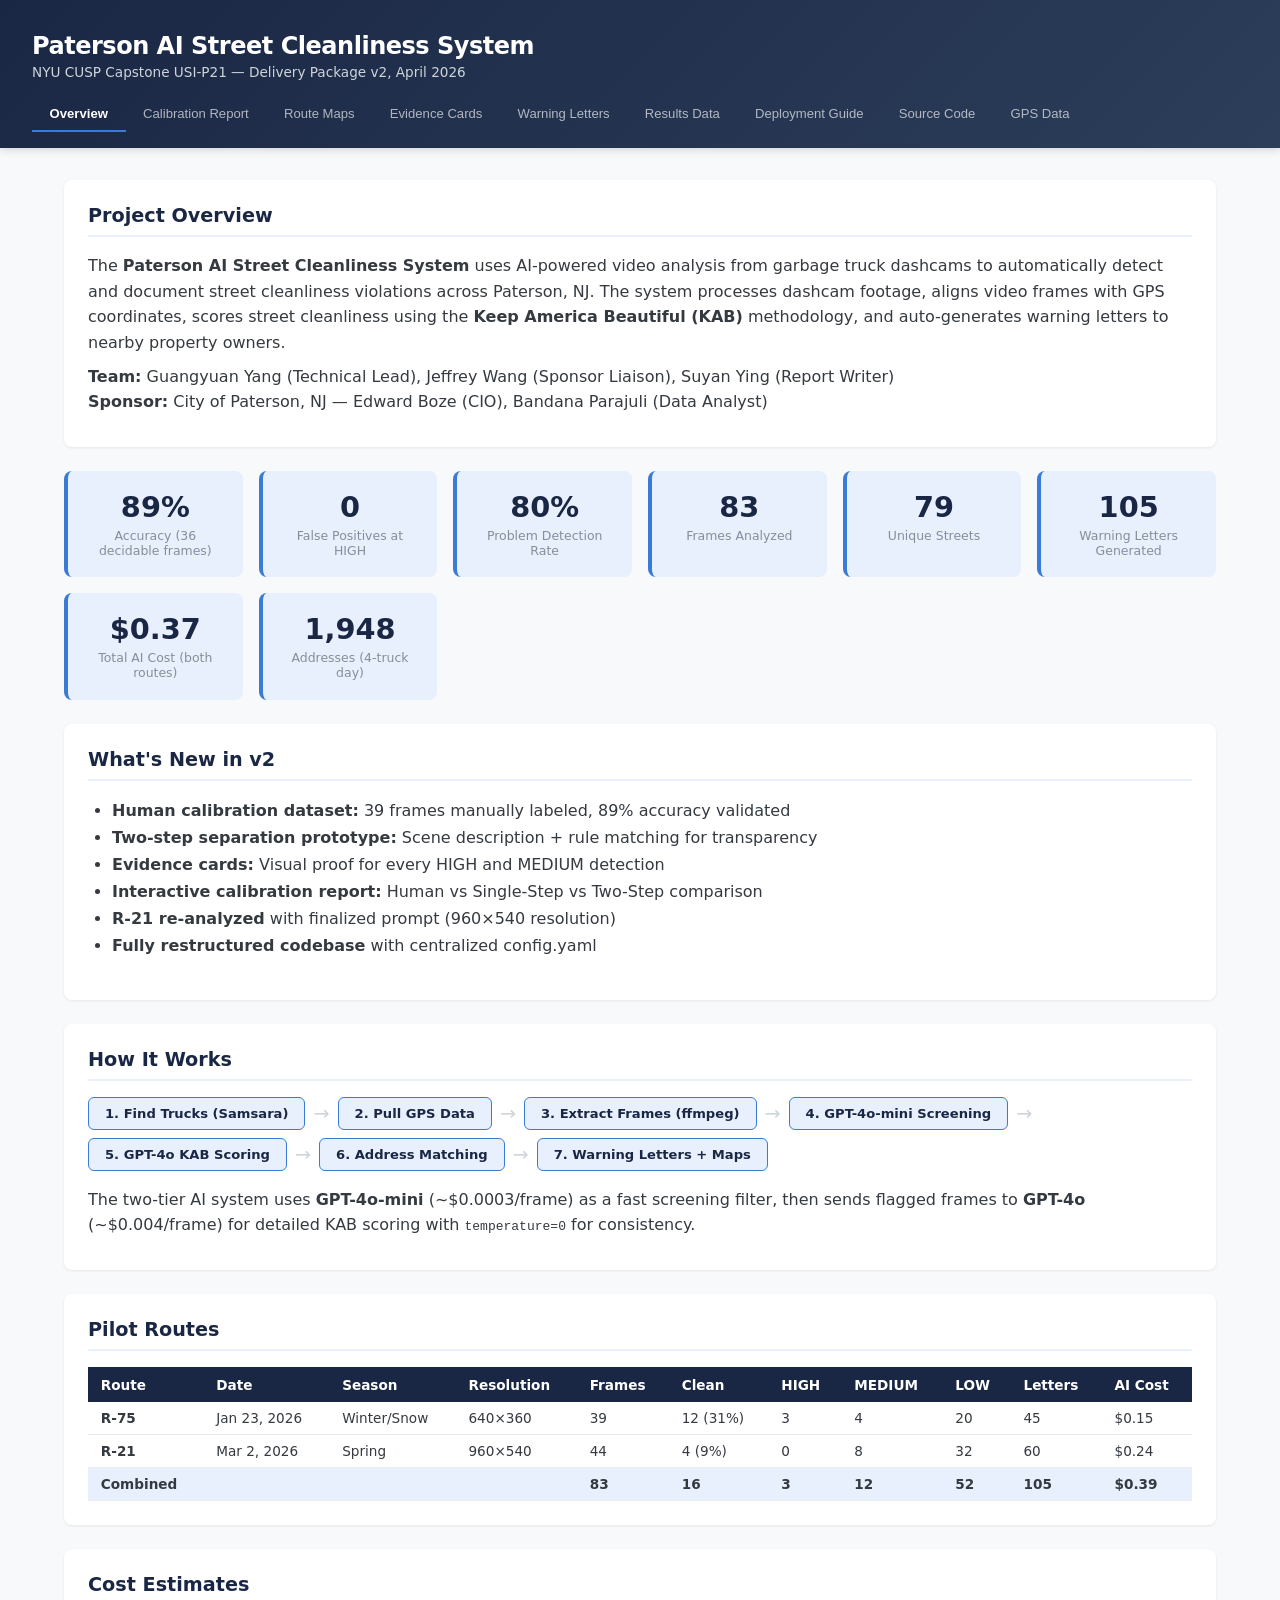
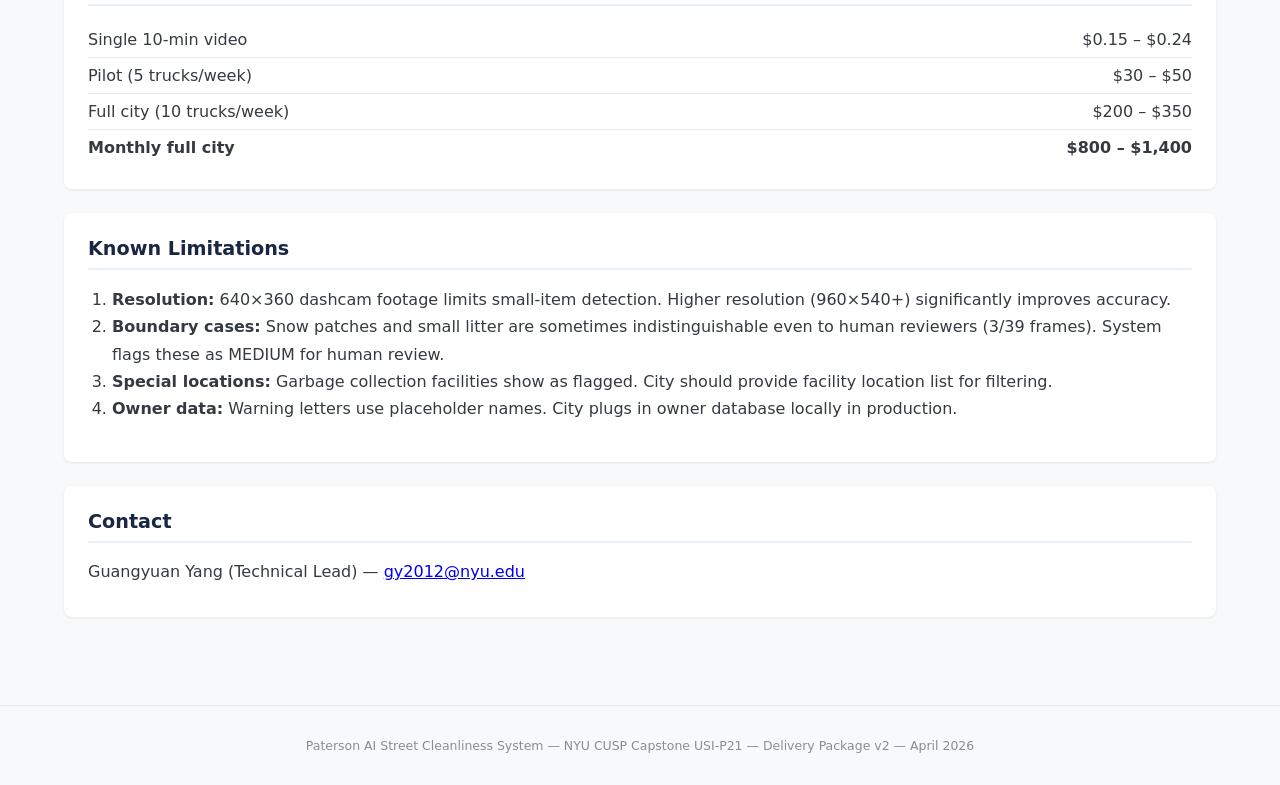
==== index.html @ f8a5c6d2 "v2: Update website with calibration report, evidence cards, restructured codebase, and updated resul" ====
<!DOCTYPE html>
<html lang="en">
<head>
<meta charset="UTF-8">
<meta name="viewport" content="width=device-width, initial-scale=1.0">
<title>Paterson AI Street Cleanliness System — v2</title>
<style>
:root {
  --navy: #1a2744;
  --navy-light: #2c3e5a;
  --blue: #3a7bd5;
  --blue-light: #e8f0fe;
  --gray-50: #f8f9fa;
  --gray-100: #f1f3f5;
  --gray-200: #e9ecef;
  --gray-400: #ced4da;
  --gray-600: #868e96;
  --gray-800: #343a40;
  --red: #c0392b;
  --orange: #e67e22;
  --green: #27ae60;
  --white: #ffffff;
}
* { margin: 0; padding: 0; box-sizing: border-box; }
body { font-family: 'Segoe UI', system-ui, -apple-system, sans-serif; background: var(--gray-50); color: var(--gray-800); }

/* Header */
header {
  background: linear-gradient(135deg, var(--navy) 0%, var(--navy-light) 100%);
  color: var(--white);
  padding: 2rem 2rem 1rem;
  position: sticky; top: 0; z-index: 100;
  box-shadow: 0 2px 8px rgba(0,0,0,0.15);
}
header h1 { font-size: 1.5rem; font-weight: 700; letter-spacing: -0.02em; }
header .subtitle { font-size: 0.85rem; color: var(--gray-400); margin-top: 0.25rem; }

/* Tab Navigation */
nav {
  display: flex; gap: 0; margin-top: 1rem;
  overflow-x: auto; -webkit-overflow-scrolling: touch;
}
nav button {
  background: transparent; border: none; color: rgba(255,255,255,0.65);
  padding: 0.6rem 1.1rem; font-size: 0.82rem; cursor: pointer;
  border-bottom: 2px solid transparent; white-space: nowrap;
  transition: all 0.2s;
}
nav button:hover { color: rgba(255,255,255,0.9); }
nav button.active { color: var(--white); border-bottom-color: var(--blue); font-weight: 600; }

/* Main */
main { max-width: 1200px; margin: 0 auto; padding: 2rem 1.5rem; }
.tab-content { display: none; }
.tab-content.active { display: block; }

/* Cards */
.card {
  background: var(--white); border-radius: 8px;
  box-shadow: 0 1px 3px rgba(0,0,0,0.08);
  padding: 1.5rem; margin-bottom: 1.5rem;
}
.card h2 { font-size: 1.2rem; color: var(--navy); margin-bottom: 1rem; border-bottom: 2px solid var(--blue-light); padding-bottom: 0.5rem; }
.card h3 { font-size: 1rem; color: var(--navy-light); margin: 1rem 0 0.5rem; }
.card p { margin-bottom: 0.5rem; line-height: 1.6; }
.card ul, .card ol { margin: 0.5rem 0 1rem 1.5rem; line-height: 1.7; }

/* Stats Grid */
.stats { display: grid; grid-template-columns: repeat(auto-fit, minmax(160px, 1fr)); gap: 1rem; margin-bottom: 1.5rem; }
.stat {
  background: var(--blue-light); border-radius: 8px; padding: 1.2rem; text-align: center;
  border-left: 4px solid var(--blue);
}
.stat .value { font-size: 1.8rem; font-weight: 700; color: var(--navy); }
.stat .label { font-size: 0.78rem; color: var(--gray-600); margin-top: 0.25rem; }

/* Tables */
table { width: 100%; border-collapse: collapse; font-size: 0.85rem; margin-top: 0.5rem; }
th { background: var(--navy); color: var(--white); padding: 0.6rem 0.8rem; text-align: left; font-weight: 600; position: sticky; top: 0; }
td { padding: 0.5rem 0.8rem; border-bottom: 1px solid var(--gray-200); }
tr:hover td { background: var(--blue-light); }
.table-wrap { overflow-x: auto; max-height: 500px; overflow-y: auto; border-radius: 6px; border: 1px solid var(--gray-200); }

/* Badges */
.badge { display: inline-block; padding: 0.15rem 0.5rem; border-radius: 10px; font-size: 0.72rem; font-weight: 600; }
.badge-high { background: #fde8e8; color: var(--red); }
.badge-medium { background: #fef3e2; color: var(--orange); }
.badge-low { background: #e8f8f0; color: var(--green); }
.badge-clean { background: var(--gray-100); color: var(--gray-600); }

/* Accent badges */
.badge-accent { background: var(--blue-light); color: var(--blue); }
.badge-success { background: #e8f8f0; color: var(--green); }
.badge-danger { background: #fde8e8; color: var(--red); }

/* Letter preview */
.letter-preview {
  background: var(--gray-50); border: 1px solid var(--gray-200);
  border-radius: 6px; padding: 1.5rem; font-family: 'Courier New', monospace;
  font-size: 0.8rem; line-height: 1.6; white-space: pre-wrap; max-height: 400px; overflow-y: auto;
}

/* Map iframe */
.map-frame { width: 100%; height: 550px; border: 1px solid var(--gray-200); border-radius: 6px; }

/* Code block */
.code-block {
  background: var(--gray-800); color: #a8d8a8; padding: 1rem;
  border-radius: 6px; font-family: 'Courier New', monospace; font-size: 0.82rem;
  overflow-x: auto; line-height: 1.6;
}

/* Pipeline */
.pipeline { display: flex; flex-wrap: wrap; gap: 0.5rem; align-items: center; margin: 1rem 0; }
.pipeline .step {
  background: var(--blue-light); border: 1px solid var(--blue);
  border-radius: 6px; padding: 0.5rem 1rem; font-size: 0.82rem; font-weight: 600; color: var(--navy);
}
.pipeline .arrow { color: var(--gray-400); font-size: 1.2rem; }

/* Evidence cards gallery */
.evidence-grid {
  display: grid; grid-template-columns: 1fr; gap: 1rem;
}
.evidence-grid img {
  width: 100%; border-radius: 6px; border: 1px solid var(--gray-200);
  cursor: pointer; transition: transform 0.2s;
}
.evidence-grid img:hover { transform: scale(1.01); box-shadow: 0 4px 12px rgba(0,0,0,0.12); }

/* Lightbox */
.lightbox {
  display: none; position: fixed; top: 0; left: 0; width: 100%; height: 100%;
  background: rgba(0,0,0,0.85); z-index: 1000; justify-content: center; align-items: center;
  cursor: zoom-out;
}
.lightbox.active { display: flex; }
.lightbox img { max-width: 95%; max-height: 95%; border-radius: 8px; }

/* Cost table */
.cost-row { display: flex; justify-content: space-between; padding: 0.5rem 0; border-bottom: 1px solid var(--gray-200); }
.cost-row:last-child { border-bottom: none; font-weight: 700; }

/* Two-column grid for comparison */
.compare-grid { display: grid; grid-template-columns: 1fr 1fr; gap: 1.5rem; }
@media (max-width: 768px) { .compare-grid { grid-template-columns: 1fr; } }

/* Responsive */
@media (max-width: 768px) {
  header { padding: 1rem; }
  header h1 { font-size: 1.2rem; }
  main { padding: 1rem; }
  .stats { grid-template-columns: 1fr 1fr; }
  .map-frame { height: 350px; }
}
</style>
</head>
<body>

<header>
  <h1>Paterson AI Street Cleanliness System</h1>
  <div class="subtitle">NYU CUSP Capstone USI-P21 &mdash; Delivery Package v2, April 2026</div>
  <nav id="tabs">
    <button class="active" data-tab="overview">Overview</button>
    <button data-tab="calibration">Calibration Report</button>
    <button data-tab="maps">Route Maps</button>
    <button data-tab="evidence">Evidence Cards</button>
    <button data-tab="letters">Warning Letters</button>
    <button data-tab="results">Results Data</button>
    <button data-tab="manual">Deployment Guide</button>
    <button data-tab="scripts">Source Code</button>
    <button data-tab="gps">GPS Data</button>
  </nav>
</header>

<main>

<!-- ===== OVERVIEW ===== -->
<section id="tab-overview" class="tab-content active">
  <div class="card">
    <h2>Project Overview</h2>
    <p>The <strong>Paterson AI Street Cleanliness System</strong> uses AI-powered video analysis from garbage truck dashcams to automatically detect and document street cleanliness violations across Paterson, NJ. The system processes dashcam footage, aligns video frames with GPS coordinates, scores street cleanliness using the <strong>Keep America Beautiful (KAB)</strong> methodology, and auto-generates warning letters to nearby property owners.</p>
    <p><strong>Team:</strong> Guangyuan Yang (Technical Lead), Jeffrey Wang (Sponsor Liaison), Suyan Ying (Report Writer)<br>
    <strong>Sponsor:</strong> City of Paterson, NJ &mdash; Edward Boze (CIO), Bandana Parajuli (Data Analyst)</p>
  </div>

  <div class="stats">
    <div class="stat"><div class="value">89%</div><div class="label">Accuracy (36 decidable frames)</div></div>
    <div class="stat"><div class="value">0</div><div class="label">False Positives at HIGH</div></div>
    <div class="stat"><div class="value">80%</div><div class="label">Problem Detection Rate</div></div>
    <div class="stat"><div class="value">83</div><div class="label">Frames Analyzed</div></div>
    <div class="stat"><div class="value">79</div><div class="label">Unique Streets</div></div>
    <div class="stat"><div class="value">105</div><div class="label">Warning Letters Generated</div></div>
    <div class="stat"><div class="value">$0.37</div><div class="label">Total AI Cost (both routes)</div></div>
    <div class="stat"><div class="value">1,948</div><div class="label">Addresses (4-truck day)</div></div>
  </div>

  <div class="card">
    <h2>What's New in v2</h2>
    <ul>
      <li><strong>Human calibration dataset:</strong> 39 frames manually labeled, 89% accuracy validated</li>
      <li><strong>Two-step separation prototype:</strong> Scene description + rule matching for transparency</li>
      <li><strong>Evidence cards:</strong> Visual proof for every HIGH and MEDIUM detection</li>
      <li><strong>Interactive calibration report:</strong> Human vs Single-Step vs Two-Step comparison</li>
      <li><strong>R-21 re-analyzed</strong> with finalized prompt (960&times;540 resolution)</li>
      <li><strong>Fully restructured codebase</strong> with centralized config.yaml</li>
    </ul>
  </div>

  <div class="card">
    <h2>How It Works</h2>
    <div class="pipeline">
      <div class="step">1. Find Trucks (Samsara)</div><div class="arrow">&rarr;</div>
      <div class="step">2. Pull GPS Data</div><div class="arrow">&rarr;</div>
      <div class="step">3. Extract Frames (ffmpeg)</div><div class="arrow">&rarr;</div>
      <div class="step">4. GPT-4o-mini Screening</div><div class="arrow">&rarr;</div>
      <div class="step">5. GPT-4o KAB Scoring</div><div class="arrow">&rarr;</div>
      <div class="step">6. Address Matching</div><div class="arrow">&rarr;</div>
      <div class="step">7. Warning Letters + Maps</div>
    </div>
    <p>The two-tier AI system uses <strong>GPT-4o-mini</strong> (~$0.0003/frame) as a fast screening filter, then sends flagged frames to <strong>GPT-4o</strong> (~$0.004/frame) for detailed KAB scoring with <code>temperature=0</code> for consistency.</p>
  </div>

  <div class="card">
    <h2>Pilot Routes</h2>
    <table>
      <thead><tr><th>Route</th><th>Date</th><th>Season</th><th>Resolution</th><th>Frames</th><th>Clean</th><th>HIGH</th><th>MEDIUM</th><th>LOW</th><th>Letters</th><th>AI Cost</th></tr></thead>
      <tbody>
        <tr><td><strong>R-75</strong></td><td>Jan 23, 2026</td><td>Winter/Snow</td><td>640&times;360</td><td>39</td><td>12 (31%)</td><td>3</td><td>4</td><td>20</td><td>45</td><td>$0.15</td></tr>
        <tr><td><strong>R-21</strong></td><td>Mar 2, 2026</td><td>Spring</td><td>960&times;540</td><td>44</td><td>4 (9%)</td><td>0</td><td>8</td><td>32</td><td>60</td><td>$0.24</td></tr>
        <tr style="font-weight:600;background:var(--blue-light)"><td>Combined</td><td colspan="3"></td><td>83</td><td>16</td><td>3</td><td>12</td><td>52</td><td>105</td><td>$0.39</td></tr>
      </tbody>
    </table>
  </div>

  <div class="card">
    <h2>Cost Estimates</h2>
    <div class="cost-row"><span>Single 10-min video</span><span>$0.15 &ndash; $0.24</span></div>
    <div class="cost-row"><span>Pilot (5 trucks/week)</span><span>$30 &ndash; $50</span></div>
    <div class="cost-row"><span>Full city (10 trucks/week)</span><span>$200 &ndash; $350</span></div>
    <div class="cost-row"><span>Monthly full city</span><span>$800 &ndash; $1,400</span></div>
  </div>

  <div class="card">
    <h2>Known Limitations</h2>
    <ol>
      <li><strong>Resolution:</strong> 640&times;360 dashcam footage limits small-item detection. Higher resolution (960&times;540+) significantly improves accuracy.</li>
      <li><strong>Boundary cases:</strong> Snow patches and small litter are sometimes indistinguishable even to human reviewers (3/39 frames). System flags these as MEDIUM for human review.</li>
      <li><strong>Special locations:</strong> Garbage collection facilities show as flagged. City should provide facility location list for filtering.</li>
      <li><strong>Owner data:</strong> Warning letters use placeholder names. City plugs in owner database locally in production.</li>
    </ol>
  </div>

  <div class="card">
    <h2>Contact</h2>
    <p>Guangyuan Yang (Technical Lead) &mdash; <a href="mailto:gy2012@nyu.edu">gy2012@nyu.edu</a></p>
  </div>
</section>

<!-- ===== CALIBRATION REPORT ===== -->
<section id="tab-calibration" class="tab-content">
  <div class="card">
    <h2>Calibration Report</h2>
    <p>Interactive three-way calibration comparing <strong>Human judgment</strong> vs <strong>Single-Step AI</strong> vs <strong>Two-Step AI</strong> across 39 manually-labeled frames. The report validates 89% accuracy with zero false positives at HIGH confidence level.</p>
  </div>
  <div class="card">
    <h3>Calibration Summary</h3>
    <div class="stats">
      <div class="stat"><div class="value">39</div><div class="label">Calibration Frames</div></div>
      <div class="stat"><div class="value">89%</div><div class="label">Accuracy (36 decidable)</div></div>
      <div class="stat"><div class="value">0</div><div class="label">False Positives (HIGH)</div></div>
      <div class="stat"><div class="value">80%</div><div class="label">Detection Rate (4/5)</div></div>
    </div>
    <table>
      <thead><tr><th>Human Label</th><th>Count</th><th>Description</th></tr></thead>
      <tbody>
        <tr><td><span class="badge badge-success">Clean</span></td><td>31</td><td>No issues visible</td></tr>
        <tr><td><span class="badge badge-danger">Dirty</span></td><td>5</td><td>Clear cleanliness issues</td></tr>
        <tr><td><span class="badge badge-accent">Uncertain</span></td><td>3</td><td>Ambiguous even to human reviewers (snow/trash indistinguishable)</td></tr>
      </tbody>
    </table>
    <p style="margin-top:1rem;">The two-step pipeline caught 1 extra problem that the single-step pipeline missed (frame_0017), demonstrating the value of the separation approach for transparency and auditability.</p>
  </div>
  <div class="card">
    <h3>Interactive Report</h3>
    <iframe class="map-frame" src="Calibration_Report.html" title="Calibration Report"></iframe>
  </div>
</section>

<!-- ===== ROUTE MAPS ===== -->
<section id="tab-maps" class="tab-content">
  <div class="card">
    <h2>Route Maps</h2>
    <p>Interactive Folium maps showing full GPS tracks (light gray) with analyzed segments (blue). Click color-coded markers for frame-level details including KAB scores, dumping flags, and assessment text.</p>
    <p><strong>Marker colors:</strong> <span class="badge badge-high">RED = HIGH</span> <span class="badge badge-medium">ORANGE = MEDIUM</span> <span class="badge badge-low">GREEN = LOW/clean</span></p>
  </div>
  <div class="card">
    <h3>R-75 &mdash; January 23, 2026 (Winter, 640&times;360)</h3>
    <iframe class="map-frame" src="R75_Jan23_Route_Map.html" title="R75 Route Map"></iframe>
  </div>
  <div class="card">
    <h3>R-21 &mdash; March 2, 2026 (Spring, 960&times;540)</h3>
    <iframe class="map-frame" src="R21_Mar02_Route_Map.html" title="R21 Route Map"></iframe>
  </div>
  <div class="card">
    <h3>Multi-Vehicle Coverage &mdash; 4 Trucks, 1 Day (1,948 Addresses)</h3>
    <iframe class="map-frame" src="Multi_Vehicle_Coverage.html" title="Multi Vehicle Coverage Map"></iframe>
  </div>
</section>

<!-- ===== EVIDENCE CARDS ===== -->
<section id="tab-evidence" class="tab-content">
  <div class="card">
    <h2>Evidence Cards</h2>
    <p>Visual evidence for every HIGH and MEDIUM detection. Each card shows the original dashcam frame (left) alongside the AI analysis panel (right) with confidence badge, KAB scores, detected items, and assessment. Click any card to enlarge.</p>
  </div>

  <div class="card">
    <h3>R-75 &mdash; January 23, 2026 (7 cards: 3 HIGH, 4 MEDIUM)</h3>
    <div class="evidence-grid">
      <img src="evidence_cards/R75_Jan23/evidence_frame_0022.png" alt="Evidence frame 0022" onclick="openLightbox(this)">
      <img src="evidence_cards/R75_Jan23/evidence_frame_0023.png" alt="Evidence frame 0023" onclick="openLightbox(this)">
      <img src="evidence_cards/R75_Jan23/evidence_frame_0024.png" alt="Evidence frame 0024" onclick="openLightbox(this)">
      <img src="evidence_cards/R75_Jan23/evidence_frame_0034.png" alt="Evidence frame 0034" onclick="openLightbox(this)">
      <img src="evidence_cards/R75_Jan23/evidence_frame_0041.png" alt="Evidence frame 0041" onclick="openLightbox(this)">
      <img src="evidence_cards/R75_Jan23/evidence_frame_0047.png" alt="Evidence frame 0047" onclick="openLightbox(this)">
      <img src="evidence_cards/R75_Jan23/evidence_frame_0048.png" alt="Evidence frame 0048" onclick="openLightbox(this)">
    </div>
  </div>

  <div class="card">
    <h3>R-21 &mdash; March 2, 2026 (8 cards: all MEDIUM)</h3>
    <div class="evidence-grid">
      <img src="evidence_cards/R21_Mar02/evidence_frame_0009.png" alt="Evidence frame 0009" onclick="openLightbox(this)">
      <img src="evidence_cards/R21_Mar02/evidence_frame_0011.png" alt="Evidence frame 0011" onclick="openLightbox(this)">
      <img src="evidence_cards/R21_Mar02/evidence_frame_0017.png" alt="Evidence frame 0017" onclick="openLightbox(this)">
      <img src="evidence_cards/R21_Mar02/evidence_frame_0023.png" alt="Evidence frame 0023" onclick="openLightbox(this)">
      <img src="evidence_cards/R21_Mar02/evidence_frame_0038.png" alt="Evidence frame 0038" onclick="openLightbox(this)">
      <img src="evidence_cards/R21_Mar02/evidence_frame_0039.png" alt="Evidence frame 0039" onclick="openLightbox(this)">
      <img src="evidence_cards/R21_Mar02/evidence_frame_0043.png" alt="Evidence frame 0043" onclick="openLightbox(this)">
      <img src="evidence_cards/R21_Mar02/evidence_frame_0058.png" alt="Evidence frame 0058" onclick="openLightbox(this)">
    </div>
  </div>
</section>

<!-- ===== WARNING LETTERS ===== -->
<section id="tab-letters" class="tab-content">
  <div class="stats">
    <div class="stat"><div class="value">105</div><div class="label">Total Letters Generated</div></div>
    <div class="stat"><div class="value">45</div><div class="label">R-75 (9 detections)</div></div>
    <div class="stat"><div class="value">60</div><div class="label">R-21 (12 detections)</div></div>
    <div class="stat"><div class="value">5</div><div class="label">Properties per Detection</div></div>
  </div>

  <div class="card">
    <h2>Warning Letter Summary &mdash; R-75 (Jan 23, 2026)</h2>
    <p>9 detections &rarr; 45 letters (5 nearest properties per detection, shotgun approach).</p>
    <div class="table-wrap">
      <table>
        <thead><tr><th>Frame</th><th>Time</th><th>Detection Address</th><th>Issue Type</th><th>Dumping</th><th>Nearest Recipient</th><th>Dist (m)</th></tr></thead>
        <tbody>
          <tr><td>0022</td><td>09:28:30</td><td>699 East 22nd St</td><td>Excessive Litter</td><td>No</td><td>708 E 22ND ST</td><td>9</td></tr>
          <tr><td>0023</td><td>09:28:40</td><td>684 East 22nd St</td><td>Cleanliness Violation</td><td>No</td><td>672 E 22ND ST</td><td>12</td></tr>
          <tr><td>0024</td><td>09:28:50</td><td>650 East 22nd St</td><td>Excessive Litter</td><td>No</td><td>659 E 22ND ST</td><td>9</td></tr>
          <tr><td>0027</td><td>09:29:20</td><td>583 East 22nd St</td><td>Cleanliness Violation</td><td>No</td><td>580 EAST 22ND ST</td><td>3</td></tr>
          <tr><td>0034</td><td>09:30:30</td><td>599 Madison Ave</td><td>Excessive Litter</td><td>No</td><td>600-602 MADISON AVE</td><td>2</td></tr>
          <tr><td>0041</td><td>09:31:40</td><td>526 East 18th St</td><td>Excessive Litter</td><td>No</td><td>518 E 18TH ST</td><td>8</td></tr>
          <tr><td>0042</td><td>09:31:50</td><td>512 East 18th St</td><td>Excessive Litter</td><td>No</td><td>514 E 18TH ST</td><td>2</td></tr>
          <tr><td>0047</td><td>09:32:40</td><td>400 East 16th St</td><td>Illegal Dumping / Litter / Storage</td><td>Yes</td><td>393-395 E 16TH ST</td><td>6</td></tr>
          <tr><td>0048</td><td>09:32:50</td><td>400 East 16th St</td><td>Litter / Storage</td><td>No</td><td>393-395 E 16TH ST</td><td>6</td></tr>
        </tbody>
      </table>
    </div>
  </div>

  <div class="card">
    <h2>Warning Letter Summary &mdash; R-21 (Mar 2, 2026)</h2>
    <p>12 detections &rarr; 60 letters (5 nearest properties per detection).</p>
    <div class="table-wrap">
      <table>
        <thead><tr><th>Frame</th><th>Time</th><th>Detection Address</th><th>Issue Type</th><th>Dumping</th><th>Nearest Recipient</th><th>Dist (m)</th></tr></thead>
        <tbody>
          <tr><td>0009</td><td>09:26:20</td><td>658 East 23rd St</td><td>Excessive Litter</td><td>No</td><td>660 E 23RD ST</td><td>2</td></tr>
          <tr><td>0011</td><td>09:26:40</td><td>2 East 21st St</td><td>Excessive Litter</td><td>No</td><td>9 E 21ST ST</td><td>7</td></tr>
          <tr><td>0013</td><td>09:27:00</td><td>531 14th Ave</td><td>Excessive Litter</td><td>No</td><td>524-526 14TH AVE</td><td>7</td></tr>
          <tr><td>0014</td><td>09:27:10</td><td>531 14th Ave</td><td>Illegal Dumping / Litter / Storage</td><td>Yes</td><td>524-526 14TH AVE</td><td>7</td></tr>
          <tr><td>0017</td><td>09:27:40</td><td>490 14th Ave</td><td>Excessive Litter</td><td>No</td><td>483 14TH AVE</td><td>7</td></tr>
          <tr><td>0019</td><td>09:28:10</td><td>382 Park Ave</td><td>Excessive Litter</td><td>No</td><td>383 PARK AVE</td><td>1</td></tr>
          <tr><td>0023</td><td>09:28:40</td><td>281 Park Ave</td><td>Excessive Litter</td><td>No</td><td>280 PARK AVE</td><td>1</td></tr>
          <tr><td>0038</td><td>09:31:10</td><td>113 Park Ave</td><td>Excessive Litter</td><td>No</td><td>112 PARK AVE</td><td>1</td></tr>
          <tr><td>0043</td><td>09:31:50</td><td>42 10th Ave</td><td>Excessive Litter</td><td>No</td><td>40 10TH AVE</td><td>2</td></tr>
          <tr><td>0044</td><td>09:32:10</td><td>18 10th Ave</td><td>Excessive Litter</td><td>No</td><td>18 10TH AVE</td><td>0</td></tr>
          <tr><td>0057</td><td>09:34:20</td><td>Rosa Parks Blvd</td><td>Excessive Litter</td><td>No</td><td>455 ROSA PARKS BLVD</td><td>3</td></tr>
          <tr><td>0058</td><td>09:34:30</td><td>Rosa Parks Blvd</td><td>Excessive Litter</td><td>No</td><td>439 ROSA PARKS BLVD</td><td>4</td></tr>
        </tbody>
      </table>
    </div>
  </div>

  <div class="card">
    <h2>Sample Warning Letter</h2>
    <div class="letter-preview">CITY OF PATERSON
Department of Public Works
155 Market Street, Paterson, NJ 07505

Date: March 26, 2026

To: Property Owner / Occupant
708 E 22ND ST, Paterson, NJ

RE: NOTICE OF POTENTIAL CODE VIOLATION NEAR YOUR PROPERTY

Dear Property Owner / Occupant,

During a routine street cleanliness survey conducted on January 23, 2026, the City of
Paterson's automated monitoring system identified a potential code violation in the
vicinity of your property.

LOCATION OF ISSUE: 699 East 22nd Street, Paterson, NJ, 07504
DATE/TIME OBSERVED: 09:28:30 EST
TYPE OF ISSUE: Excessive Litter

LITTER: Significant litter observed in the area (KAB Litter Score: 3/4).

Under City of Paterson municipal code, property owners are responsible for maintaining
the cleanliness of their property and the adjacent sidewalk/curb area.

ACTION REQUIRED:
Please inspect the area near your property and take appropriate action within 14 days
of receipt of this notice. If the issue has already been resolved, no further action is
needed.

To schedule a bulk item pickup, please call the Department of Public Works at
(973) 321-1600.

If no action is taken, a city inspector may visit the location, and a formal citation
may be issued.

This is an automated warning notice and does not constitute a formal citation.

Sincerely,
Department of Public Works
City of Paterson, NJ</div>
  </div>
</section>

<!-- ===== RESULTS DATA ===== -->
<section id="tab-results" class="tab-content">
  <div class="card">
    <h2>KAB Scoring Methodology</h2>
    <p>Each video frame is scored on 5 dimensions using the <strong>Keep America Beautiful Community Appearance Index</strong> (1&ndash;4 scale, 1 = best). The system also flags <strong>illegal dumping</strong> as a binary detection.</p>
    <table>
      <thead><tr><th>Dimension</th><th>1 (Best)</th><th>2</th><th>3</th><th>4 (Worst)</th></tr></thead>
      <tbody>
        <tr><td>Litter</td><td>Minimal</td><td>Some visible</td><td>Catches eye frequently</td><td>Extremely littered</td></tr>
        <tr><td>Graffiti</td><td>None</td><td>Few tags</td><td>Multiple tags</td><td>Continuous</td></tr>
        <tr><td>Abandoned Vehicles</td><td>None</td><td>1 vehicle</td><td>2&ndash;3 vehicles</td><td>4+ vehicles</td></tr>
        <tr><td>Outside Storage</td><td>None</td><td>1&ndash;4 items</td><td>Fills small shed</td><td>Fills garage</td></tr>
        <tr><td>Illegal Signs</td><td>None</td><td>1&ndash;5 signs</td><td>6&ndash;9 signs</td><td>10+ signs</td></tr>
      </tbody>
    </table>
    <p style="margin-top:0.75rem;"><strong>Confidence:</strong> <span class="badge badge-clean">clean</span> &rarr; <span class="badge badge-low">LOW</span> &rarr; <span class="badge badge-medium">MEDIUM</span> &rarr; <span class="badge badge-high">HIGH</span> (HIGH/MEDIUM trigger warning letters)</p>
  </div>

  <div class="card">
    <h2>Two-Tier AI Architecture</h2>
    <div class="compare-grid">
      <div>
        <h3>Single-Step Pipeline (Production)</h3>
        <p>GPT-4o-mini screens all frames (~$0.0003/frame), then GPT-4o scores flagged frames (~$0.004/frame) with <code>temperature=0</code>.</p>
        <p><strong>Validated:</strong> 89% accuracy, 0 false positives at HIGH.</p>
      </div>
      <div>
        <h3>Two-Step Pipeline (Prototype)</h3>
        <p>Step 1: GPT-4o describes scene (no scoring). Step 2: GPT-4o matches description to KAB rules (no image).</p>
        <p><strong>Benefit:</strong> Transparency &amp; auditability. Caught 1 extra issue single-step missed.</p>
      </div>
    </div>
  </div>

  <div class="card">
    <h2>Route R-75 &mdash; Single-Step Results (Jan 23, 2026)</h2>
    <div class="stats">
      <div class="stat"><div class="value">39</div><div class="label">Frames Analyzed</div></div>
      <div class="stat"><div class="value">12</div><div class="label">Clean (31%)</div></div>
      <div class="stat"><div class="value">3</div><div class="label">HIGH</div></div>
      <div class="stat"><div class="value">4</div><div class="label">MEDIUM</div></div>
      <div class="stat"><div class="value">$0.15</div><div class="label">Total AI Cost</div></div>
    </div>
    <p><em>640&times;360 resolution, winter/snow conditions. Showing flagged frames only.</em></p>
    <div class="table-wrap">
      <table>
        <thead><tr><th>Frame</th><th>Time</th><th>Address</th><th>Confidence</th><th>Litter</th><th>Graffiti</th><th>Storage</th><th>Dumping</th><th>Assessment</th></tr></thead>
        <tbody>
          <tr><td>0017</td><td>09:27:40</td><td>646 14th Ave</td><td><span class="badge badge-medium">MEDIUM</span></td><td>2</td><td>1</td><td>2</td><td>No</td><td>Slightly littered, outside storage</td></tr>
          <tr><td>0022</td><td>09:28:30</td><td>699 E 22nd St</td><td><span class="badge badge-high">HIGH</span></td><td>3</td><td>1</td><td>2</td><td>No</td><td>Moderately littered</td></tr>
          <tr><td>0023</td><td>09:28:40</td><td>684 E 22nd St</td><td><span class="badge badge-medium">MEDIUM</span></td><td>2</td><td>2</td><td>2</td><td>No</td><td>Litter + graffiti</td></tr>
          <tr><td>0024</td><td>09:28:50</td><td>650 E 22nd St</td><td><span class="badge badge-high">HIGH</span></td><td>3</td><td>1</td><td>2</td><td>No</td><td>Moderately littered</td></tr>
          <tr><td>0034</td><td>09:30:30</td><td>599 Madison Ave</td><td><span class="badge badge-medium">MEDIUM</span></td><td>2</td><td>1</td><td>2</td><td>No</td><td>Slightly littered</td></tr>
          <tr><td>0041</td><td>09:31:40</td><td>526 E 18th St</td><td><span class="badge badge-medium">MEDIUM</span></td><td>2</td><td>2</td><td>2</td><td>No</td><td>Litter + graffiti</td></tr>
          <tr><td>0047</td><td>09:32:40</td><td>400 E 16th St</td><td><span class="badge badge-high">HIGH</span></td><td>3</td><td>1</td><td>4</td><td>Yes</td><td>Cluttered + illegal dumping</td></tr>
        </tbody>
      </table>
    </div>
  </div>

  <div class="card">
    <h2>Route R-21 &mdash; Single-Step Results (Mar 2, 2026)</h2>
    <div class="stats">
      <div class="stat"><div class="value">44</div><div class="label">Frames Analyzed</div></div>
      <div class="stat"><div class="value">4</div><div class="label">Clean (9%)</div></div>
      <div class="stat"><div class="value">0</div><div class="label">HIGH</div></div>
      <div class="stat"><div class="value">8</div><div class="label">MEDIUM</div></div>
      <div class="stat"><div class="value">$0.24</div><div class="label">Total AI Cost</div></div>
    </div>
    <p><em>960&times;540 resolution, spring conditions, finalized prompt. Showing MEDIUM frames only.</em></p>
    <div class="table-wrap">
      <table>
        <thead><tr><th>Frame</th><th>Time</th><th>Address</th><th>Confidence</th><th>Litter</th><th>Graffiti</th><th>Storage</th><th>Dumping</th><th>Assessment</th></tr></thead>
        <tbody>
          <tr><td>0009</td><td>09:26:20</td><td>658 E 23rd St</td><td><span class="badge badge-medium">MEDIUM</span></td><td>2</td><td>1</td><td>2</td><td>No</td><td>Slight litter + storage</td></tr>
          <tr><td>0011</td><td>09:26:40</td><td>2 E 21st St</td><td><span class="badge badge-medium">MEDIUM</span></td><td>2</td><td>1</td><td>2</td><td>No</td><td>Slight litter + storage</td></tr>
          <tr><td>0014</td><td>09:27:10</td><td>531 14th Ave</td><td><span class="badge badge-medium">MEDIUM</span></td><td>2</td><td>1</td><td>3</td><td>Yes</td><td>Outside storage + dumping</td></tr>
          <tr><td>0017</td><td>09:27:40</td><td>490 14th Ave</td><td><span class="badge badge-medium">MEDIUM</span></td><td>2</td><td>1</td><td>2</td><td>No</td><td>Slight litter + storage</td></tr>
          <tr><td>0023</td><td>09:28:40</td><td>281 Park Ave</td><td><span class="badge badge-medium">MEDIUM</span></td><td>2</td><td>1</td><td>2</td><td>No</td><td>Slight litter + storage</td></tr>
          <tr><td>0038</td><td>09:31:10</td><td>113 Park Ave</td><td><span class="badge badge-medium">MEDIUM</span></td><td>2</td><td>1</td><td>2</td><td>No</td><td>Slight litter + storage</td></tr>
          <tr><td>0043</td><td>09:31:50</td><td>42 10th Ave</td><td><span class="badge badge-medium">MEDIUM</span></td><td>2</td><td>2</td><td>2</td><td>No</td><td>Litter + graffiti</td></tr>
          <tr><td>0058</td><td>09:34:30</td><td>Rosa Parks Blvd</td><td><span class="badge badge-medium">MEDIUM</span></td><td>2</td><td>1</td><td>2</td><td>No</td><td>Slight litter + storage</td></tr>
        </tbody>
      </table>
    </div>
  </div>
</section>

<!-- ===== DEPLOYMENT GUIDE ===== -->
<section id="tab-manual" class="tab-content">
  <div class="card">
    <h2>Deployment Guide</h2>

    <h3>Requirements</h3>
    <ul>
      <li>Python 3.12+ (<a href="https://python.org">python.org</a>)</li>
      <li>ffmpeg (<a href="https://ffmpeg.org">ffmpeg.org</a>)</li>
      <li>OpenAI API account (<a href="https://platform.openai.com">platform.openai.com</a>)</li>
      <li>Samsara API token (city-owned, GPS read access)</li>
    </ul>

    <h3>Install Dependencies</h3>
    <div class="code-block">pip install -r requirements.txt

# requirements.txt contents:
# openai, pandas, numpy, matplotlib, opencv-python,
# requests, folium, openpyxl, pyyaml, pillow</div>

    <h3>Set API Keys</h3>
    <p style="margin:0.5rem 0;">Create a <code>.env</code> file from <code>.env.example</code>:</p>
    <div class="code-block">OPENAI_API_KEY=sk-proj-your-key-here
SAMSARA_API_TOKEN=samsara_api_your-token-here</div>
    <p style="margin:0.5rem 0;">Or set environment variables directly:</p>
    <div class="code-block"># Windows CMD
set OPENAI_API_KEY=your-key
set SAMSARA_API_TOKEN=your-token

# PowerShell
$env:OPENAI_API_KEY="your-key"
$env:SAMSARA_API_TOKEN="your-token"</div>

    <h3>Configuration</h3>
    <p>Edit <code>config.yaml</code> to set the active vehicle, paths, and pipeline settings:</p>
    <div class="code-block">active_vehicle: "R75_jan23"   # or "R21_mar02"

pipeline:
  screening_model: "gpt-4o-mini"
  verification_model: "gpt-4o"
  temperature: 0
  shotgun_count: 5  # properties per detection</div>

    <h3>Pipeline Steps</h3>
    <table>
      <thead><tr><th>Step</th><th>Command</th><th>Description</th></tr></thead>
      <tbody>
        <tr><td>1</td><td><code>python tools/find_active_trucks.py</code></td><td>Find active trucks on a date</td></tr>
        <tr><td>2</td><td><code>python tools/pull_gps_single.py</code></td><td>Pull GPS data for one truck</td></tr>
        <tr><td>3</td><td><code>python pipeline/extract_frames.py</code></td><td>Extract frames from video + GPS alignment</td></tr>
        <tr><td>4</td><td><code>python pipeline/analyze_route.py</code></td><td>Run two-tier AI analysis</td></tr>
        <tr><td>5</td><td><code>python pipeline/match_addresses.py</code></td><td>Match to property database</td></tr>
        <tr><td>6</td><td><code>python pipeline/generate_warnings.py</code></td><td>Generate warning letters</td></tr>
        <tr><td>7</td><td><code>python pipeline/generate_map.py</code></td><td>Generate interactive route map</td></tr>
        <tr><td>8</td><td><code>python pipeline/generate_evidence_cards.py</code></td><td>Generate visual evidence cards</td></tr>
      </tbody>
    </table>

    <h3>Alternative: Two-Step Pipeline</h3>
    <p>For transparency and auditability, use the two-step pipeline instead of step 4:</p>
    <div class="code-block">python pipeline/two_step_analyze.py</div>
    <p>This separates scene description (what the AI sees) from rule matching (how it scores), allowing human review of the reasoning chain.</p>

    <h3>Video Access Note</h3>
    <p>Currently requires <strong>manual video export</strong> from the Samsara dashboard. The <code>tools/download_video.py</code> script is available once Samsara token permissions are extended to include media retrieval.</p>

    <h3>Cost Estimates</h3>
    <table>
      <thead><tr><th>Scope</th><th>Cost</th></tr></thead>
      <tbody>
        <tr><td>Single 10-min video</td><td>$0.15 &ndash; $0.24</td></tr>
        <tr><td>Pilot (5 trucks/week)</td><td>$30 &ndash; $50</td></tr>
        <tr><td>Full city (10 trucks/week)</td><td>$200 &ndash; $350</td></tr>
        <tr><td>Monthly full city</td><td>$800 &ndash; $1,400</td></tr>
      </tbody>
    </table>
  </div>
</section>

<!-- ===== SOURCE CODE ===== -->
<section id="tab-scripts" class="tab-content">
  <div class="card">
    <h2>Source Code Reference</h2>
    <p>Restructured codebase with centralized <code>config.yaml</code>. Located in <code>07_Source_Code/</code>.</p>
    <p><strong>Dependencies:</strong> openai, pandas, numpy, matplotlib, opencv-python, requests, folium, openpyxl, pyyaml, pillow</p>
  </div>

  <div class="card">
    <h3>Pipeline Scripts (<code>pipeline/</code>) &mdash; 8 files</h3>
    <div class="table-wrap">
      <table>
        <thead><tr><th>Script</th><th>Description</th></tr></thead>
        <tbody>
          <tr><td><code>prompts.py</code></td><td>Contains SCREENING_PROMPT (GPT-4o-mini binary filter) and KAB_PROMPT (GPT-4o detailed 1-4 scoring with urban baseline rules)</td></tr>
          <tr><td><code>extract_frames.py</code></td><td>Extracts video frames via ffmpeg, aligns with GPS timestamps, filters stationary frames by min speed</td></tr>
          <tr><td><code>analyze_route.py</code></td><td><strong>Production pipeline:</strong> Two-tier screening (GPT-4o-mini) + verification (GPT-4o), outputs JSON/CSV results with costs</td></tr>
          <tr><td><code>two_step_analyze.py</code></td><td><strong>Transparency prototype:</strong> Scene description (no scoring) &rarr; Rule matching (no image). Validated on 39 frames</td></tr>
          <tr><td><code>match_addresses.py</code></td><td>Normalizes street names, parses house number ranges, finds 5 nearest properties per detection</td></tr>
          <tr><td><code>generate_warnings.py</code></td><td>Generates DPW warning letters with auto-classified issue types and 14-day cure notice</td></tr>
          <tr><td><code>generate_map.py</code></td><td>Creates Folium interactive maps with full GPS track, analyzed segment, and color-coded markers</td></tr>
          <tr><td><code>generate_evidence_cards.py</code></td><td>Creates visual evidence cards: original frame + analysis panel with confidence badge and KAB scores</td></tr>
        </tbody>
      </table>
    </div>
  </div>

  <div class="card">
    <h3>Tool Scripts (<code>tools/</code>) &mdash; 6 files</h3>
    <div class="table-wrap">
      <table>
        <thead><tr><th>Script</th><th>Description</th></tr></thead>
        <tbody>
          <tr><td><code>find_active_trucks.py</code></td><td>Queries Samsara API for R-XX trucks with activity on a given date (&gt;50 moving points)</td></tr>
          <tr><td><code>pull_gps_multi.py</code></td><td>Pulls GPS for multiple trucks, generates Multi_Vehicle_Coverage map</td></tr>
          <tr><td><code>pull_gps_single.py</code></td><td>Pulls GPS for a single truck (e.g., R-21 on March 2, 2026)</td></tr>
          <tr><td><code>download_video.py</code></td><td>Downloads dashcam video from Samsara API (pending token permissions)</td></tr>
          <tr><td><code>test_openai.py</code></td><td>Tests OpenAI GPT-4o vision API connectivity</td></tr>
          <tr><td><code>test_samsara_api.py</code></td><td>Tests Samsara API token and vehicle data retrieval</td></tr>
        </tbody>
      </table>
    </div>
  </div>

  <div class="card">
    <h3>Configuration Files</h3>
    <div class="table-wrap">
      <table>
        <thead><tr><th>File</th><th>Description</th></tr></thead>
        <tbody>
          <tr><td><code>config.yaml</code></td><td>Centralized config: vehicle definitions, active vehicle selector, API settings, pipeline parameters</td></tr>
          <tr><td><code>.env.example</code></td><td>Template for OPENAI_API_KEY and SAMSARA_API_TOKEN</td></tr>
          <tr><td><code>requirements.txt</code></td><td>Python dependencies (10 packages)</td></tr>
          <tr><td><code>.gitignore</code></td><td>Ignores .env, __pycache__, videos, frames, archives</td></tr>
        </tbody>
      </table>
    </div>
  </div>
</section>

<!-- ===== GPS DATA ===== -->
<section id="tab-gps" class="tab-content">
  <div class="card">
    <h2>GPS Data</h2>
    <p>Vehicle GPS coordinates from the <strong>Samsara fleet management API</strong>, used to align video frames with street locations. All data covers routes within Paterson, NJ (~40.91&deg;N, 74.15&deg;W).</p>
  </div>

  <div class="card">
    <h3>GPS Files</h3>
    <div class="table-wrap">
      <table>
        <thead><tr><th>File</th><th>Date</th><th>Truck</th><th>Notes</th></tr></thead>
        <tbody>
          <tr><td><code>R-75_jan23_gps.csv</code></td><td>Jan 23, 2026</td><td>R-75</td><td>Primary analysis route (winter)</td></tr>
          <tr><td><code>R21_march2_gps.csv</code></td><td>Mar 2, 2026</td><td>R-21</td><td>Primary analysis route (spring)</td></tr>
          <tr><td><code>R-21_jan23_gps.csv</code></td><td>Jan 23, 2026</td><td>R-21</td><td>Multi-vehicle coverage day</td></tr>
          <tr><td><code>R-43_jan23_gps.csv</code></td><td>Jan 23, 2026</td><td>R-43</td><td>Multi-vehicle coverage day</td></tr>
          <tr><td><code>R-45_jan23_gps.csv</code></td><td>Jan 23, 2026</td><td>R-45</td><td>Multi-vehicle coverage day</td></tr>
          <tr><td><code>R-73_jan23_gps.csv</code></td><td>Jan 23, 2026</td><td>R-73</td><td>Multi-vehicle coverage day</td></tr>
          <tr><td><code>R-74_jan23_gps.csv</code></td><td>Jan 23, 2026</td><td>R-74</td><td>Multi-vehicle coverage day</td></tr>
        </tbody>
      </table>
    </div>
  </div>

  <div class="card">
    <h3>Data Format</h3>
    <div class="code-block">timestamp,latitude,longitude,speed,heading,address
2026-01-23T11:02:48Z,40.923696,-74.155494,0.0,0,"410 East 16th Street, Paterson, NJ, 07514"
2026-01-23T11:03:08Z,40.923691,-74.155495,0.335,65,"410 East 16th Street, Paterson, NJ, 07514"</div>
    <ul style="margin:0.75rem 0 0 1.5rem;">
      <li><strong>timestamp:</strong> UTC ISO format with Z suffix</li>
      <li><strong>latitude/longitude:</strong> WGS84 coordinates</li>
      <li><strong>speed:</strong> Vehicle speed in mph (frames with speed &lt; 1.0 mph are filtered out)</li>
      <li><strong>heading:</strong> Compass direction (0&ndash;360&deg;), not present in all files</li>
      <li><strong>address:</strong> Reverse-geocoded street address from Samsara API</li>
    </ul>
  </div>
</section>

</main>

<footer style="text-align:center; padding:2rem; color:var(--gray-600); font-size:0.78rem; border-top:1px solid var(--gray-200); margin-top:2rem;">
  Paterson AI Street Cleanliness System &mdash; NYU CUSP Capstone USI-P21 &mdash; Delivery Package v2 &mdash; April 2026
</footer>

<!-- Lightbox for evidence cards -->
<div class="lightbox" id="lightbox" onclick="closeLightbox()">
  <img id="lightbox-img" src="" alt="Evidence card enlarged">
</div>

<script>
// Tab switching
document.querySelectorAll('#tabs button').forEach(btn => {
  btn.addEventListener('click', () => {
    document.querySelectorAll('#tabs button').forEach(b => b.classList.remove('active'));
    document.querySelectorAll('.tab-content').forEach(t => t.classList.remove('active'));
    btn.classList.add('active');
    document.getElementById('tab-' + btn.dataset.tab).classList.add('active');
  });
});

// Lightbox for evidence cards
function openLightbox(img) {
  document.getElementById('lightbox-img').src = img.src;
  document.getElementById('lightbox').classList.add('active');
}
function closeLightbox() {
  document.getElementById('lightbox').classList.remove('active');
}
document.addEventListener('keydown', e => { if (e.key === 'Escape') closeLightbox(); });
</script>
</body>
</html>
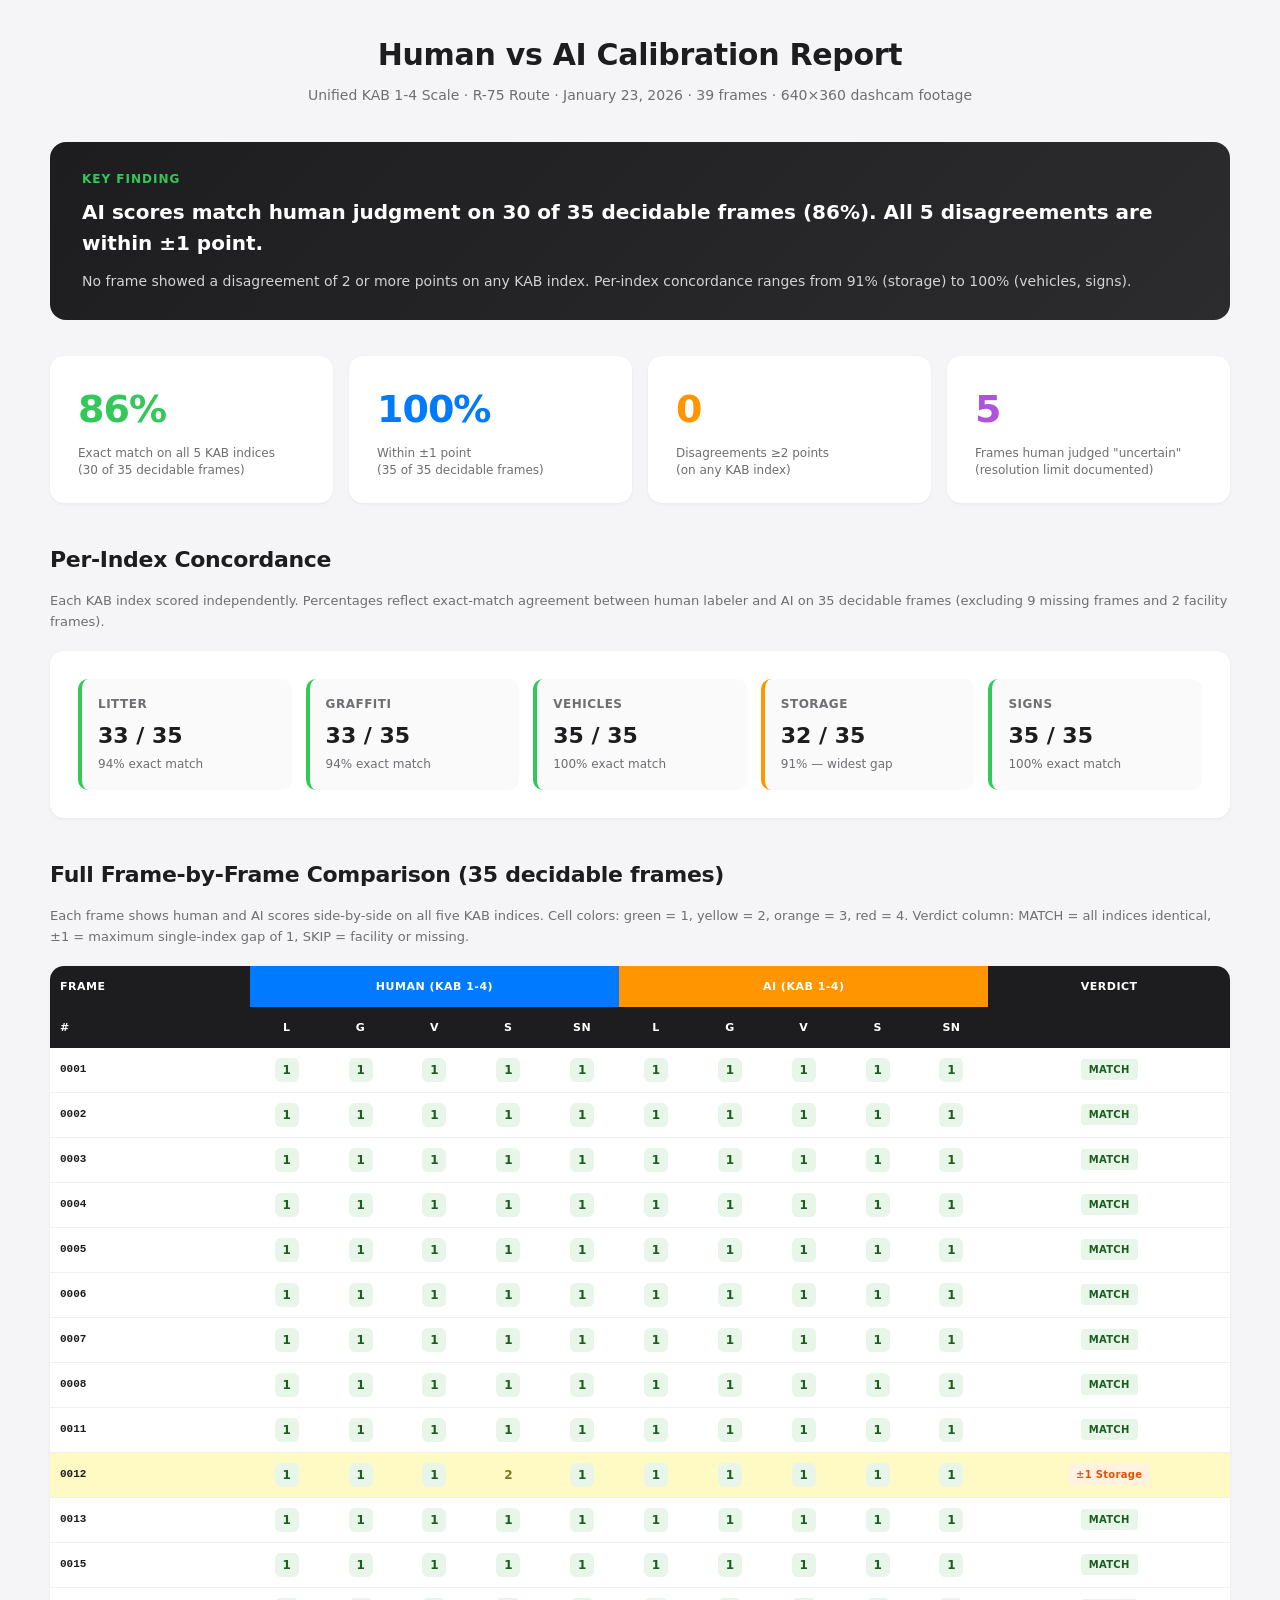
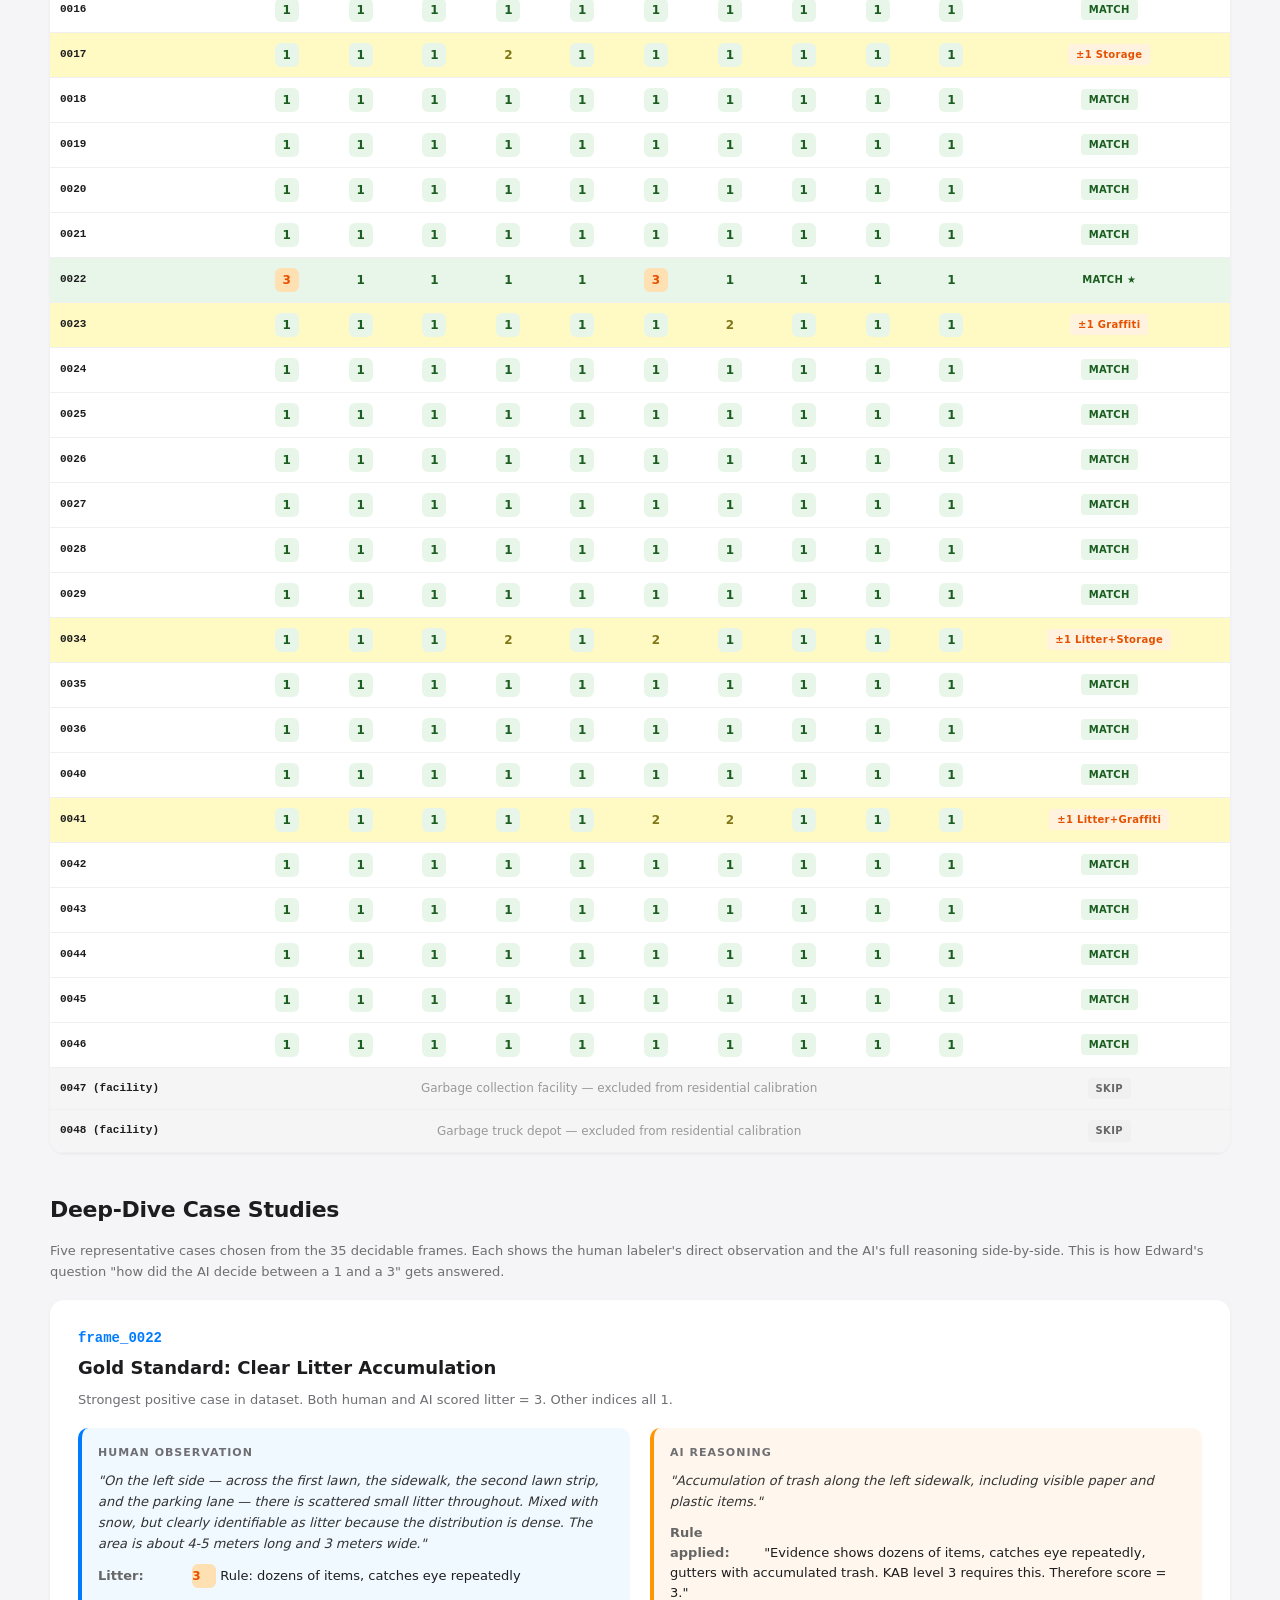
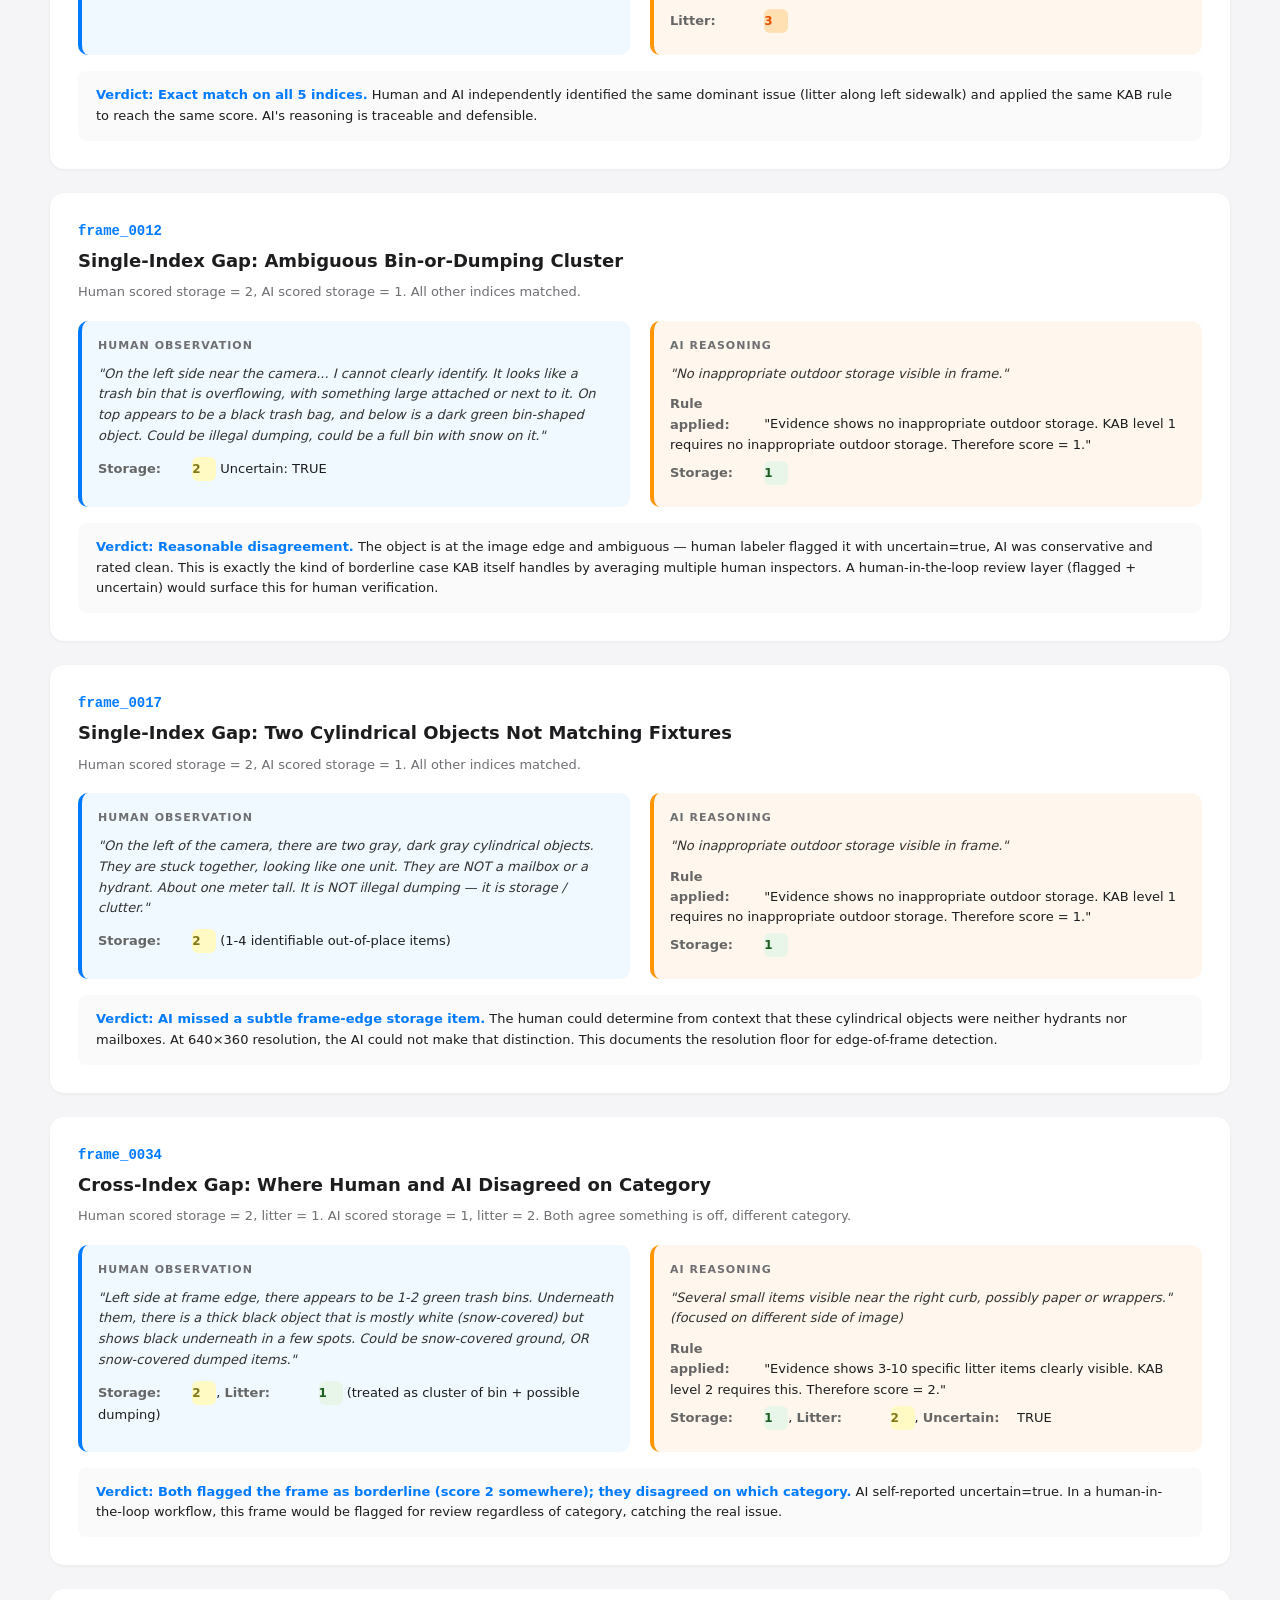
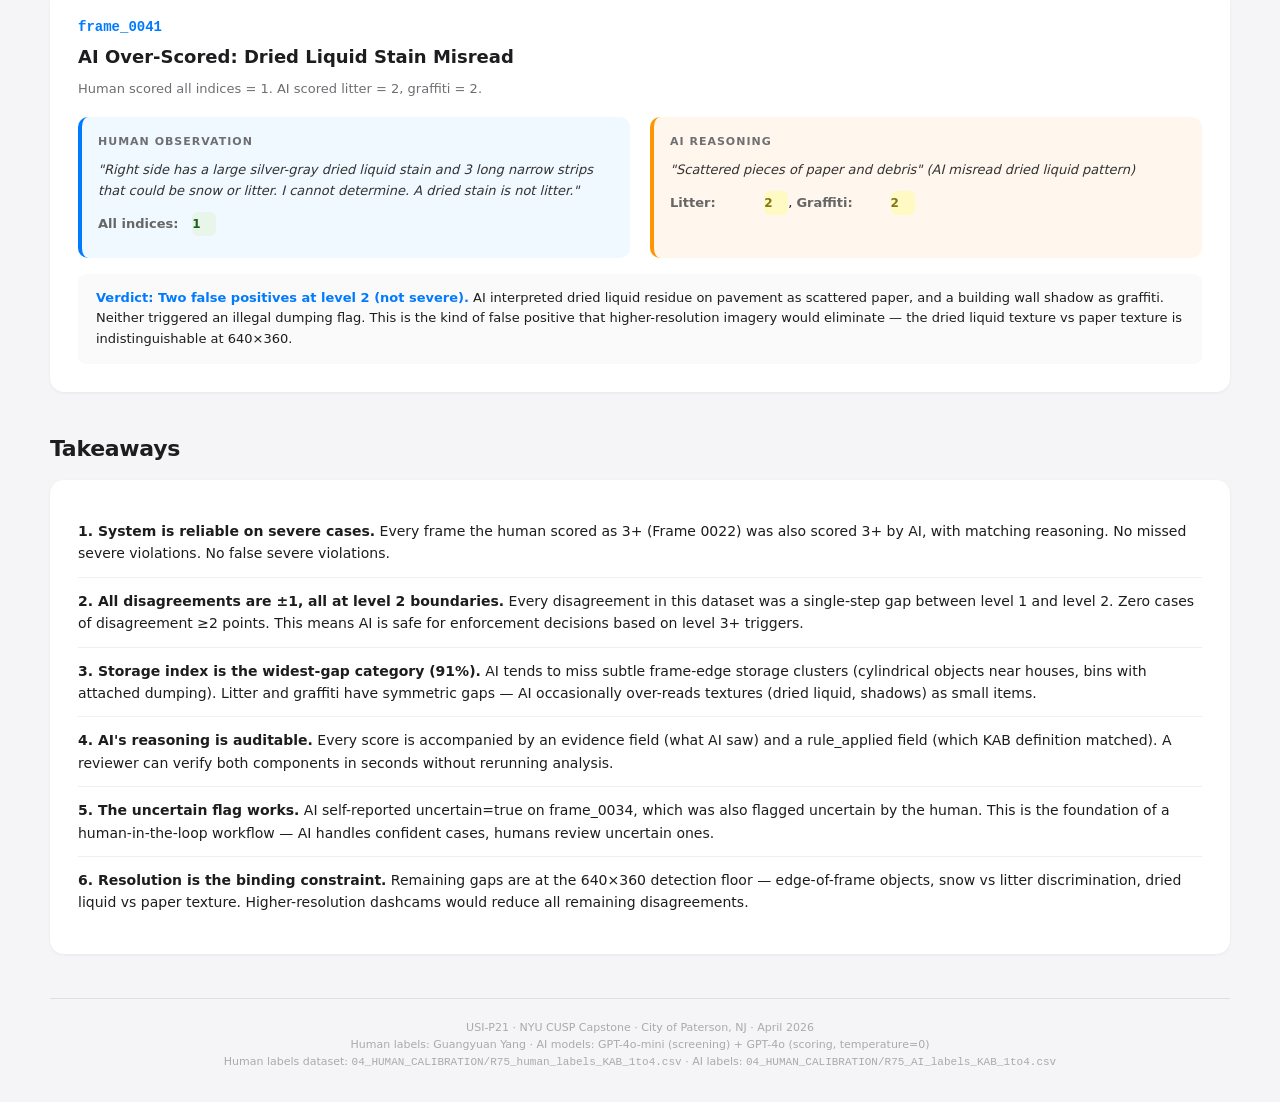
==== commit 7f8285c3: "Replace site with Human vs AI Calibration Report (KAB 1-4) Made-with: Cursor" ====
--- a/index.html
+++ b/index.html
@@ -1,747 +1,370 @@
-<!DOCTYPE html>
-<html lang="en">
-<head>
-<meta charset="UTF-8">
-<meta name="viewport" content="width=device-width, initial-scale=1.0">
-<title>Paterson AI Street Cleanliness System — v2</title>
-<style>
-:root {
-  --navy: #1a2744;
-  --navy-light: #2c3e5a;
-  --blue: #3a7bd5;
-  --blue-light: #e8f0fe;
-  --gray-50: #f8f9fa;
-  --gray-100: #f1f3f5;
-  --gray-200: #e9ecef;
-  --gray-400: #ced4da;
-  --gray-600: #868e96;
-  --gray-800: #343a40;
-  --red: #c0392b;
-  --orange: #e67e22;
-  --green: #27ae60;
-  --white: #ffffff;
-}
-* { margin: 0; padding: 0; box-sizing: border-box; }
-body { font-family: 'Segoe UI', system-ui, -apple-system, sans-serif; background: var(--gray-50); color: var(--gray-800); }
-
-/* Header */
-header {
-  background: linear-gradient(135deg, var(--navy) 0%, var(--navy-light) 100%);
-  color: var(--white);
-  padding: 2rem 2rem 1rem;
-  position: sticky; top: 0; z-index: 100;
-  box-shadow: 0 2px 8px rgba(0,0,0,0.15);
-}
-header h1 { font-size: 1.5rem; font-weight: 700; letter-spacing: -0.02em; }
-header .subtitle { font-size: 0.85rem; color: var(--gray-400); margin-top: 0.25rem; }
-
-/* Tab Navigation */
-nav {
-  display: flex; gap: 0; margin-top: 1rem;
-  overflow-x: auto; -webkit-overflow-scrolling: touch;
-}
-nav button {
-  background: transparent; border: none; color: rgba(255,255,255,0.65);
-  padding: 0.6rem 1.1rem; font-size: 0.82rem; cursor: pointer;
-  border-bottom: 2px solid transparent; white-space: nowrap;
-  transition: all 0.2s;
-}
-nav button:hover { color: rgba(255,255,255,0.9); }
-nav button.active { color: var(--white); border-bottom-color: var(--blue); font-weight: 600; }
-
-/* Main */
-main { max-width: 1200px; margin: 0 auto; padding: 2rem 1.5rem; }
-.tab-content { display: none; }
-.tab-content.active { display: block; }
-
-/* Cards */
-.card {
-  background: var(--white); border-radius: 8px;
-  box-shadow: 0 1px 3px rgba(0,0,0,0.08);
-  padding: 1.5rem; margin-bottom: 1.5rem;
-}
-.card h2 { font-size: 1.2rem; color: var(--navy); margin-bottom: 1rem; border-bottom: 2px solid var(--blue-light); padding-bottom: 0.5rem; }
-.card h3 { font-size: 1rem; color: var(--navy-light); margin: 1rem 0 0.5rem; }
-.card p { margin-bottom: 0.5rem; line-height: 1.6; }
-.card ul, .card ol { margin: 0.5rem 0 1rem 1.5rem; line-height: 1.7; }
-
-/* Stats Grid */
-.stats { display: grid; grid-template-columns: repeat(auto-fit, minmax(160px, 1fr)); gap: 1rem; margin-bottom: 1.5rem; }
-.stat {
-  background: var(--blue-light); border-radius: 8px; padding: 1.2rem; text-align: center;
-  border-left: 4px solid var(--blue);
-}
-.stat .value { font-size: 1.8rem; font-weight: 700; color: var(--navy); }
-.stat .label { font-size: 0.78rem; color: var(--gray-600); margin-top: 0.25rem; }
-
-/* Tables */
-table { width: 100%; border-collapse: collapse; font-size: 0.85rem; margin-top: 0.5rem; }
-th { background: var(--navy); color: var(--white); padding: 0.6rem 0.8rem; text-align: left; font-weight: 600; position: sticky; top: 0; }
-td { padding: 0.5rem 0.8rem; border-bottom: 1px solid var(--gray-200); }
-tr:hover td { background: var(--blue-light); }
-.table-wrap { overflow-x: auto; max-height: 500px; overflow-y: auto; border-radius: 6px; border: 1px solid var(--gray-200); }
-
-/* Badges */
-.badge { display: inline-block; padding: 0.15rem 0.5rem; border-radius: 10px; font-size: 0.72rem; font-weight: 600; }
-.badge-high { background: #fde8e8; color: var(--red); }
-.badge-medium { background: #fef3e2; color: var(--orange); }
-.badge-low { background: #e8f8f0; color: var(--green); }
-.badge-clean { background: var(--gray-100); color: var(--gray-600); }
-
-/* Accent badges */
-.badge-accent { background: var(--blue-light); color: var(--blue); }
-.badge-success { background: #e8f8f0; color: var(--green); }
-.badge-danger { background: #fde8e8; color: var(--red); }
-
-/* Letter preview */
-.letter-preview {
-  background: var(--gray-50); border: 1px solid var(--gray-200);
-  border-radius: 6px; padding: 1.5rem; font-family: 'Courier New', monospace;
-  font-size: 0.8rem; line-height: 1.6; white-space: pre-wrap; max-height: 400px; overflow-y: auto;
-}
-
-/* Map iframe */
-.map-frame { width: 100%; height: 550px; border: 1px solid var(--gray-200); border-radius: 6px; }
-
-/* Code block */
-.code-block {
-  background: var(--gray-800); color: #a8d8a8; padding: 1rem;
-  border-radius: 6px; font-family: 'Courier New', monospace; font-size: 0.82rem;
-  overflow-x: auto; line-height: 1.6;
-}
-
-/* Pipeline */
-.pipeline { display: flex; flex-wrap: wrap; gap: 0.5rem; align-items: center; margin: 1rem 0; }
-.pipeline .step {
-  background: var(--blue-light); border: 1px solid var(--blue);
-  border-radius: 6px; padding: 0.5rem 1rem; font-size: 0.82rem; font-weight: 600; color: var(--navy);
-}
-.pipeline .arrow { color: var(--gray-400); font-size: 1.2rem; }
-
-/* Evidence cards gallery */
-.evidence-grid {
-  display: grid; grid-template-columns: 1fr; gap: 1rem;
-}
-.evidence-grid img {
-  width: 100%; border-radius: 6px; border: 1px solid var(--gray-200);
-  cursor: pointer; transition: transform 0.2s;
-}
-.evidence-grid img:hover { transform: scale(1.01); box-shadow: 0 4px 12px rgba(0,0,0,0.12); }
-
-/* Lightbox */
-.lightbox {
-  display: none; position: fixed; top: 0; left: 0; width: 100%; height: 100%;
-  background: rgba(0,0,0,0.85); z-index: 1000; justify-content: center; align-items: center;
-  cursor: zoom-out;
-}
-.lightbox.active { display: flex; }
-.lightbox img { max-width: 95%; max-height: 95%; border-radius: 8px; }
-
-/* Cost table */
-.cost-row { display: flex; justify-content: space-between; padding: 0.5rem 0; border-bottom: 1px solid var(--gray-200); }
-.cost-row:last-child { border-bottom: none; font-weight: 700; }
-
-/* Two-column grid for comparison */
-.compare-grid { display: grid; grid-template-columns: 1fr 1fr; gap: 1.5rem; }
-@media (max-width: 768px) { .compare-grid { grid-template-columns: 1fr; } }
-
-/* Responsive */
-@media (max-width: 768px) {
-  header { padding: 1rem; }
-  header h1 { font-size: 1.2rem; }
-  main { padding: 1rem; }
-  .stats { grid-template-columns: 1fr 1fr; }
-  .map-frame { height: 350px; }
-}
-</style>
-</head>
-<body>
-
-<header>
-  <h1>Paterson AI Street Cleanliness System</h1>
-  <div class="subtitle">NYU CUSP Capstone USI-P21 &mdash; Delivery Package v2, April 2026</div>
-  <nav id="tabs">
-    <button class="active" data-tab="overview">Overview</button>
-    <button data-tab="calibration">Calibration Report</button>
-    <button data-tab="maps">Route Maps</button>
-    <button data-tab="evidence">Evidence Cards</button>
-    <button data-tab="letters">Warning Letters</button>
-    <button data-tab="results">Results Data</button>
-    <button data-tab="manual">Deployment Guide</button>
-    <button data-tab="scripts">Source Code</button>
-    <button data-tab="gps">GPS Data</button>
-  </nav>
-</header>
-
-<main>
-
-<!-- ===== OVERVIEW ===== -->
-<section id="tab-overview" class="tab-content active">
-  <div class="card">
-    <h2>Project Overview</h2>
-    <p>The <strong>Paterson AI Street Cleanliness System</strong> uses AI-powered video analysis from garbage truck dashcams to automatically detect and document street cleanliness violations across Paterson, NJ. The system processes dashcam footage, aligns video frames with GPS coordinates, scores street cleanliness using the <strong>Keep America Beautiful (KAB)</strong> methodology, and auto-generates warning letters to nearby property owners.</p>
-    <p><strong>Team:</strong> Guangyuan Yang (Technical Lead), Jeffrey Wang (Sponsor Liaison), Suyan Ying (Report Writer)<br>
-    <strong>Sponsor:</strong> City of Paterson, NJ &mdash; Edward Boze (CIO), Bandana Parajuli (Data Analyst)</p>
-  </div>
-
-  <div class="stats">
-    <div class="stat"><div class="value">89%</div><div class="label">Accuracy (36 decidable frames)</div></div>
-    <div class="stat"><div class="value">0</div><div class="label">False Positives at HIGH</div></div>
-    <div class="stat"><div class="value">80%</div><div class="label">Problem Detection Rate</div></div>
-    <div class="stat"><div class="value">83</div><div class="label">Frames Analyzed</div></div>
-    <div class="stat"><div class="value">79</div><div class="label">Unique Streets</div></div>
-    <div class="stat"><div class="value">105</div><div class="label">Warning Letters Generated</div></div>
-    <div class="stat"><div class="value">$0.37</div><div class="label">Total AI Cost (both routes)</div></div>
-    <div class="stat"><div class="value">1,948</div><div class="label">Addresses (4-truck day)</div></div>
-  </div>
-
-  <div class="card">
-    <h2>What's New in v2</h2>
-    <ul>
-      <li><strong>Human calibration dataset:</strong> 39 frames manually labeled, 89% accuracy validated</li>
-      <li><strong>Two-step separation prototype:</strong> Scene description + rule matching for transparency</li>
-      <li><strong>Evidence cards:</strong> Visual proof for every HIGH and MEDIUM detection</li>
-      <li><strong>Interactive calibration report:</strong> Human vs Single-Step vs Two-Step comparison</li>
-      <li><strong>R-21 re-analyzed</strong> with finalized prompt (960&times;540 resolution)</li>
-      <li><strong>Fully restructured codebase</strong> with centralized config.yaml</li>
-    </ul>
-  </div>
-
-  <div class="card">
-    <h2>How It Works</h2>
-    <div class="pipeline">
-      <div class="step">1. Find Trucks (Samsara)</div><div class="arrow">&rarr;</div>
-      <div class="step">2. Pull GPS Data</div><div class="arrow">&rarr;</div>
-      <div class="step">3. Extract Frames (ffmpeg)</div><div class="arrow">&rarr;</div>
-      <div class="step">4. GPT-4o-mini Screening</div><div class="arrow">&rarr;</div>
-      <div class="step">5. GPT-4o KAB Scoring</div><div class="arrow">&rarr;</div>
-      <div class="step">6. Address Matching</div><div class="arrow">&rarr;</div>
-      <div class="step">7. Warning Letters + Maps</div>
-    </div>
-    <p>The two-tier AI system uses <strong>GPT-4o-mini</strong> (~$0.0003/frame) as a fast screening filter, then sends flagged frames to <strong>GPT-4o</strong> (~$0.004/frame) for detailed KAB scoring with <code>temperature=0</code> for consistency.</p>
-  </div>
-
-  <div class="card">
-    <h2>Pilot Routes</h2>
-    <table>
-      <thead><tr><th>Route</th><th>Date</th><th>Season</th><th>Resolution</th><th>Frames</th><th>Clean</th><th>HIGH</th><th>MEDIUM</th><th>LOW</th><th>Letters</th><th>AI Cost</th></tr></thead>
-      <tbody>
-        <tr><td><strong>R-75</strong></td><td>Jan 23, 2026</td><td>Winter/Snow</td><td>640&times;360</td><td>39</td><td>12 (31%)</td><td>3</td><td>4</td><td>20</td><td>45</td><td>$0.15</td></tr>
-        <tr><td><strong>R-21</strong></td><td>Mar 2, 2026</td><td>Spring</td><td>960&times;540</td><td>44</td><td>4 (9%)</td><td>0</td><td>8</td><td>32</td><td>60</td><td>$0.24</td></tr>
-        <tr style="font-weight:600;background:var(--blue-light)"><td>Combined</td><td colspan="3"></td><td>83</td><td>16</td><td>3</td><td>12</td><td>52</td><td>105</td><td>$0.39</td></tr>
-      </tbody>
-    </table>
-  </div>
-
-  <div class="card">
-    <h2>Cost Estimates</h2>
-    <div class="cost-row"><span>Single 10-min video</span><span>$0.15 &ndash; $0.24</span></div>
-    <div class="cost-row"><span>Pilot (5 trucks/week)</span><span>$30 &ndash; $50</span></div>
-    <div class="cost-row"><span>Full city (10 trucks/week)</span><span>$200 &ndash; $350</span></div>
-    <div class="cost-row"><span>Monthly full city</span><span>$800 &ndash; $1,400</span></div>
-  </div>
-
-  <div class="card">
-    <h2>Known Limitations</h2>
-    <ol>
-      <li><strong>Resolution:</strong> 640&times;360 dashcam footage limits small-item detection. Higher resolution (960&times;540+) significantly improves accuracy.</li>
-      <li><strong>Boundary cases:</strong> Snow patches and small litter are sometimes indistinguishable even to human reviewers (3/39 frames). System flags these as MEDIUM for human review.</li>
-      <li><strong>Special locations:</strong> Garbage collection facilities show as flagged. City should provide facility location list for filtering.</li>
-      <li><strong>Owner data:</strong> Warning letters use placeholder names. City plugs in owner database locally in production.</li>
-    </ol>
-  </div>
-
-  <div class="card">
-    <h2>Contact</h2>
-    <p>Guangyuan Yang (Technical Lead) &mdash; <a href="mailto:gy2012@nyu.edu">gy2012@nyu.edu</a></p>
-  </div>
-</section>
-
-<!-- ===== CALIBRATION REPORT ===== -->
-<section id="tab-calibration" class="tab-content">
-  <div class="card">
-    <h2>Calibration Report</h2>
-    <p>Interactive three-way calibration comparing <strong>Human judgment</strong> vs <strong>Single-Step AI</strong> vs <strong>Two-Step AI</strong> across 39 manually-labeled frames. The report validates 89% accuracy with zero false positives at HIGH confidence level.</p>
-  </div>
-  <div class="card">
-    <h3>Calibration Summary</h3>
-    <div class="stats">
-      <div class="stat"><div class="value">39</div><div class="label">Calibration Frames</div></div>
-      <div class="stat"><div class="value">89%</div><div class="label">Accuracy (36 decidable)</div></div>
-      <div class="stat"><div class="value">0</div><div class="label">False Positives (HIGH)</div></div>
-      <div class="stat"><div class="value">80%</div><div class="label">Detection Rate (4/5)</div></div>
-    </div>
-    <table>
-      <thead><tr><th>Human Label</th><th>Count</th><th>Description</th></tr></thead>
-      <tbody>
-        <tr><td><span class="badge badge-success">Clean</span></td><td>31</td><td>No issues visible</td></tr>
-        <tr><td><span class="badge badge-danger">Dirty</span></td><td>5</td><td>Clear cleanliness issues</td></tr>
-        <tr><td><span class="badge badge-accent">Uncertain</span></td><td>3</td><td>Ambiguous even to human reviewers (snow/trash indistinguishable)</td></tr>
-      </tbody>
-    </table>
-    <p style="margin-top:1rem;">The two-step pipeline caught 1 extra problem that the single-step pipeline missed (frame_0017), demonstrating the value of the separation approach for transparency and auditability.</p>
-  </div>
-  <div class="card">
-    <h3>Interactive Report</h3>
-    <iframe class="map-frame" src="Calibration_Report.html" title="Calibration Report"></iframe>
-  </div>
-</section>
-
-<!-- ===== ROUTE MAPS ===== -->
-<section id="tab-maps" class="tab-content">
-  <div class="card">
-    <h2>Route Maps</h2>
-    <p>Interactive Folium maps showing full GPS tracks (light gray) with analyzed segments (blue). Click color-coded markers for frame-level details including KAB scores, dumping flags, and assessment text.</p>
-    <p><strong>Marker colors:</strong> <span class="badge badge-high">RED = HIGH</span> <span class="badge badge-medium">ORANGE = MEDIUM</span> <span class="badge badge-low">GREEN = LOW/clean</span></p>
-  </div>
-  <div class="card">
-    <h3>R-75 &mdash; January 23, 2026 (Winter, 640&times;360)</h3>
-    <iframe class="map-frame" src="R75_Jan23_Route_Map.html" title="R75 Route Map"></iframe>
-  </div>
-  <div class="card">
-    <h3>R-21 &mdash; March 2, 2026 (Spring, 960&times;540)</h3>
-    <iframe class="map-frame" src="R21_Mar02_Route_Map.html" title="R21 Route Map"></iframe>
-  </div>
-  <div class="card">
-    <h3>Multi-Vehicle Coverage &mdash; 4 Trucks, 1 Day (1,948 Addresses)</h3>
-    <iframe class="map-frame" src="Multi_Vehicle_Coverage.html" title="Multi Vehicle Coverage Map"></iframe>
-  </div>
-</section>
-
-<!-- ===== EVIDENCE CARDS ===== -->
-<section id="tab-evidence" class="tab-content">
-  <div class="card">
-    <h2>Evidence Cards</h2>
-    <p>Visual evidence for every HIGH and MEDIUM detection. Each card shows the original dashcam frame (left) alongside the AI analysis panel (right) with confidence badge, KAB scores, detected items, and assessment. Click any card to enlarge.</p>
-  </div>
-
-  <div class="card">
-    <h3>R-75 &mdash; January 23, 2026 (7 cards: 3 HIGH, 4 MEDIUM)</h3>
-    <div class="evidence-grid">
-      <img src="evidence_cards/R75_Jan23/evidence_frame_0022.png" alt="Evidence frame 0022" onclick="openLightbox(this)">
-      <img src="evidence_cards/R75_Jan23/evidence_frame_0023.png" alt="Evidence frame 0023" onclick="openLightbox(this)">
-      <img src="evidence_cards/R75_Jan23/evidence_frame_0024.png" alt="Evidence frame 0024" onclick="openLightbox(this)">
-      <img src="evidence_cards/R75_Jan23/evidence_frame_0034.png" alt="Evidence frame 0034" onclick="openLightbox(this)">
-      <img src="evidence_cards/R75_Jan23/evidence_frame_0041.png" alt="Evidence frame 0041" onclick="openLightbox(this)">
-      <img src="evidence_cards/R75_Jan23/evidence_frame_0047.png" alt="Evidence frame 0047" onclick="openLightbox(this)">
-      <img src="evidence_cards/R75_Jan23/evidence_frame_0048.png" alt="Evidence frame 0048" onclick="openLightbox(this)">
-    </div>
-  </div>
-
-  <div class="card">
-    <h3>R-21 &mdash; March 2, 2026 (8 cards: all MEDIUM)</h3>
-    <div class="evidence-grid">
-      <img src="evidence_cards/R21_Mar02/evidence_frame_0009.png" alt="Evidence frame 0009" onclick="openLightbox(this)">
-      <img src="evidence_cards/R21_Mar02/evidence_frame_0011.png" alt="Evidence frame 0011" onclick="openLightbox(this)">
-      <img src="evidence_cards/R21_Mar02/evidence_frame_0017.png" alt="Evidence frame 0017" onclick="openLightbox(this)">
-      <img src="evidence_cards/R21_Mar02/evidence_frame_0023.png" alt="Evidence frame 0023" onclick="openLightbox(this)">
-      <img src="evidence_cards/R21_Mar02/evidence_frame_0038.png" alt="Evidence frame 0038" onclick="openLightbox(this)">
-      <img src="evidence_cards/R21_Mar02/evidence_frame_0039.png" alt="Evidence frame 0039" onclick="openLightbox(this)">
-      <img src="evidence_cards/R21_Mar02/evidence_frame_0043.png" alt="Evidence frame 0043" onclick="openLightbox(this)">
-      <img src="evidence_cards/R21_Mar02/evidence_frame_0058.png" alt="Evidence frame 0058" onclick="openLightbox(this)">
-    </div>
-  </div>
-</section>
-
-<!-- ===== WARNING LETTERS ===== -->
-<section id="tab-letters" class="tab-content">
-  <div class="stats">
-    <div class="stat"><div class="value">105</div><div class="label">Total Letters Generated</div></div>
-    <div class="stat"><div class="value">45</div><div class="label">R-75 (9 detections)</div></div>
-    <div class="stat"><div class="value">60</div><div class="label">R-21 (12 detections)</div></div>
-    <div class="stat"><div class="value">5</div><div class="label">Properties per Detection</div></div>
-  </div>
-
-  <div class="card">
-    <h2>Warning Letter Summary &mdash; R-75 (Jan 23, 2026)</h2>
-    <p>9 detections &rarr; 45 letters (5 nearest properties per detection, shotgun approach).</p>
-    <div class="table-wrap">
-      <table>
-        <thead><tr><th>Frame</th><th>Time</th><th>Detection Address</th><th>Issue Type</th><th>Dumping</th><th>Nearest Recipient</th><th>Dist (m)</th></tr></thead>
-        <tbody>
-          <tr><td>0022</td><td>09:28:30</td><td>699 East 22nd St</td><td>Excessive Litter</td><td>No</td><td>708 E 22ND ST</td><td>9</td></tr>
-          <tr><td>0023</td><td>09:28:40</td><td>684 East 22nd St</td><td>Cleanliness Violation</td><td>No</td><td>672 E 22ND ST</td><td>12</td></tr>
-          <tr><td>0024</td><td>09:28:50</td><td>650 East 22nd St</td><td>Excessive Litter</td><td>No</td><td>659 E 22ND ST</td><td>9</td></tr>
-          <tr><td>0027</td><td>09:29:20</td><td>583 East 22nd St</td><td>Cleanliness Violation</td><td>No</td><td>580 EAST 22ND ST</td><td>3</td></tr>
-          <tr><td>0034</td><td>09:30:30</td><td>599 Madison Ave</td><td>Excessive Litter</td><td>No</td><td>600-602 MADISON AVE</td><td>2</td></tr>
-          <tr><td>0041</td><td>09:31:40</td><td>526 East 18th St</td><td>Excessive Litter</td><td>No</td><td>518 E 18TH ST</td><td>8</td></tr>
-          <tr><td>0042</td><td>09:31:50</td><td>512 East 18th St</td><td>Excessive Litter</td><td>No</td><td>514 E 18TH ST</td><td>2</td></tr>
-          <tr><td>0047</td><td>09:32:40</td><td>400 East 16th St</td><td>Illegal Dumping / Litter / Storage</td><td>Yes</td><td>393-395 E 16TH ST</td><td>6</td></tr>
-          <tr><td>0048</td><td>09:32:50</td><td>400 East 16th St</td><td>Litter / Storage</td><td>No</td><td>393-395 E 16TH ST</td><td>6</td></tr>
-        </tbody>
-      </table>
-    </div>
-  </div>
-
-  <div class="card">
-    <h2>Warning Letter Summary &mdash; R-21 (Mar 2, 2026)</h2>
-    <p>12 detections &rarr; 60 letters (5 nearest properties per detection).</p>
-    <div class="table-wrap">
-      <table>
-        <thead><tr><th>Frame</th><th>Time</th><th>Detection Address</th><th>Issue Type</th><th>Dumping</th><th>Nearest Recipient</th><th>Dist (m)</th></tr></thead>
-        <tbody>
-          <tr><td>0009</td><td>09:26:20</td><td>658 East 23rd St</td><td>Excessive Litter</td><td>No</td><td>660 E 23RD ST</td><td>2</td></tr>
-          <tr><td>0011</td><td>09:26:40</td><td>2 East 21st St</td><td>Excessive Litter</td><td>No</td><td>9 E 21ST ST</td><td>7</td></tr>
-          <tr><td>0013</td><td>09:27:00</td><td>531 14th Ave</td><td>Excessive Litter</td><td>No</td><td>524-526 14TH AVE</td><td>7</td></tr>
-          <tr><td>0014</td><td>09:27:10</td><td>531 14th Ave</td><td>Illegal Dumping / Litter / Storage</td><td>Yes</td><td>524-526 14TH AVE</td><td>7</td></tr>
-          <tr><td>0017</td><td>09:27:40</td><td>490 14th Ave</td><td>Excessive Litter</td><td>No</td><td>483 14TH AVE</td><td>7</td></tr>
-          <tr><td>0019</td><td>09:28:10</td><td>382 Park Ave</td><td>Excessive Litter</td><td>No</td><td>383 PARK AVE</td><td>1</td></tr>
-          <tr><td>0023</td><td>09:28:40</td><td>281 Park Ave</td><td>Excessive Litter</td><td>No</td><td>280 PARK AVE</td><td>1</td></tr>
-          <tr><td>0038</td><td>09:31:10</td><td>113 Park Ave</td><td>Excessive Litter</td><td>No</td><td>112 PARK AVE</td><td>1</td></tr>
-          <tr><td>0043</td><td>09:31:50</td><td>42 10th Ave</td><td>Excessive Litter</td><td>No</td><td>40 10TH AVE</td><td>2</td></tr>
-          <tr><td>0044</td><td>09:32:10</td><td>18 10th Ave</td><td>Excessive Litter</td><td>No</td><td>18 10TH AVE</td><td>0</td></tr>
-          <tr><td>0057</td><td>09:34:20</td><td>Rosa Parks Blvd</td><td>Excessive Litter</td><td>No</td><td>455 ROSA PARKS BLVD</td><td>3</td></tr>
-          <tr><td>0058</td><td>09:34:30</td><td>Rosa Parks Blvd</td><td>Excessive Litter</td><td>No</td><td>439 ROSA PARKS BLVD</td><td>4</td></tr>
-        </tbody>
-      </table>
-    </div>
-  </div>
-
-  <div class="card">
-    <h2>Sample Warning Letter</h2>
-    <div class="letter-preview">CITY OF PATERSON
-Department of Public Works
-155 Market Street, Paterson, NJ 07505
-
-Date: March 26, 2026
-
-To: Property Owner / Occupant
-708 E 22ND ST, Paterson, NJ
-
-RE: NOTICE OF POTENTIAL CODE VIOLATION NEAR YOUR PROPERTY
-
-Dear Property Owner / Occupant,
-
-During a routine street cleanliness survey conducted on January 23, 2026, the City of
-Paterson's automated monitoring system identified a potential code violation in the
-vicinity of your property.
-
-LOCATION OF ISSUE: 699 East 22nd Street, Paterson, NJ, 07504
-DATE/TIME OBSERVED: 09:28:30 EST
-TYPE OF ISSUE: Excessive Litter
-
-LITTER: Significant litter observed in the area (KAB Litter Score: 3/4).
-
-Under City of Paterson municipal code, property owners are responsible for maintaining
-the cleanliness of their property and the adjacent sidewalk/curb area.
-
-ACTION REQUIRED:
-Please inspect the area near your property and take appropriate action within 14 days
-of receipt of this notice. If the issue has already been resolved, no further action is
-needed.
-
-To schedule a bulk item pickup, please call the Department of Public Works at
-(973) 321-1600.
-
-If no action is taken, a city inspector may visit the location, and a formal citation
-may be issued.
-
-This is an automated warning notice and does not constitute a formal citation.
-
-Sincerely,
-Department of Public Works
-City of Paterson, NJ</div>
-  </div>
-</section>
-
-<!-- ===== RESULTS DATA ===== -->
-<section id="tab-results" class="tab-content">
-  <div class="card">
-    <h2>KAB Scoring Methodology</h2>
-    <p>Each video frame is scored on 5 dimensions using the <strong>Keep America Beautiful Community Appearance Index</strong> (1&ndash;4 scale, 1 = best). The system also flags <strong>illegal dumping</strong> as a binary detection.</p>
-    <table>
-      <thead><tr><th>Dimension</th><th>1 (Best)</th><th>2</th><th>3</th><th>4 (Worst)</th></tr></thead>
-      <tbody>
-        <tr><td>Litter</td><td>Minimal</td><td>Some visible</td><td>Catches eye frequently</td><td>Extremely littered</td></tr>
-        <tr><td>Graffiti</td><td>None</td><td>Few tags</td><td>Multiple tags</td><td>Continuous</td></tr>
-        <tr><td>Abandoned Vehicles</td><td>None</td><td>1 vehicle</td><td>2&ndash;3 vehicles</td><td>4+ vehicles</td></tr>
-        <tr><td>Outside Storage</td><td>None</td><td>1&ndash;4 items</td><td>Fills small shed</td><td>Fills garage</td></tr>
-        <tr><td>Illegal Signs</td><td>None</td><td>1&ndash;5 signs</td><td>6&ndash;9 signs</td><td>10+ signs</td></tr>
-      </tbody>
-    </table>
-    <p style="margin-top:0.75rem;"><strong>Confidence:</strong> <span class="badge badge-clean">clean</span> &rarr; <span class="badge badge-low">LOW</span> &rarr; <span class="badge badge-medium">MEDIUM</span> &rarr; <span class="badge badge-high">HIGH</span> (HIGH/MEDIUM trigger warning letters)</p>
-  </div>
-
-  <div class="card">
-    <h2>Two-Tier AI Architecture</h2>
-    <div class="compare-grid">
-      <div>
-        <h3>Single-Step Pipeline (Production)</h3>
-        <p>GPT-4o-mini screens all frames (~$0.0003/frame), then GPT-4o scores flagged frames (~$0.004/frame) with <code>temperature=0</code>.</p>
-        <p><strong>Validated:</strong> 89% accuracy, 0 false positives at HIGH.</p>
-      </div>
-      <div>
-        <h3>Two-Step Pipeline (Prototype)</h3>
-        <p>Step 1: GPT-4o describes scene (no scoring). Step 2: GPT-4o matches description to KAB rules (no image).</p>
-        <p><strong>Benefit:</strong> Transparency &amp; auditability. Caught 1 extra issue single-step missed.</p>
-      </div>
-    </div>
-  </div>
-
-  <div class="card">
-    <h2>Route R-75 &mdash; Single-Step Results (Jan 23, 2026)</h2>
-    <div class="stats">
-      <div class="stat"><div class="value">39</div><div class="label">Frames Analyzed</div></div>
-      <div class="stat"><div class="value">12</div><div class="label">Clean (31%)</div></div>
-      <div class="stat"><div class="value">3</div><div class="label">HIGH</div></div>
-      <div class="stat"><div class="value">4</div><div class="label">MEDIUM</div></div>
-      <div class="stat"><div class="value">$0.15</div><div class="label">Total AI Cost</div></div>
-    </div>
-    <p><em>640&times;360 resolution, winter/snow conditions. Showing flagged frames only.</em></p>
-    <div class="table-wrap">
-      <table>
-        <thead><tr><th>Frame</th><th>Time</th><th>Address</th><th>Confidence</th><th>Litter</th><th>Graffiti</th><th>Storage</th><th>Dumping</th><th>Assessment</th></tr></thead>
-        <tbody>
-          <tr><td>0017</td><td>09:27:40</td><td>646 14th Ave</td><td><span class="badge badge-medium">MEDIUM</span></td><td>2</td><td>1</td><td>2</td><td>No</td><td>Slightly littered, outside storage</td></tr>
-          <tr><td>0022</td><td>09:28:30</td><td>699 E 22nd St</td><td><span class="badge badge-high">HIGH</span></td><td>3</td><td>1</td><td>2</td><td>No</td><td>Moderately littered</td></tr>
-          <tr><td>0023</td><td>09:28:40</td><td>684 E 22nd St</td><td><span class="badge badge-medium">MEDIUM</span></td><td>2</td><td>2</td><td>2</td><td>No</td><td>Litter + graffiti</td></tr>
-          <tr><td>0024</td><td>09:28:50</td><td>650 E 22nd St</td><td><span class="badge badge-high">HIGH</span></td><td>3</td><td>1</td><td>2</td><td>No</td><td>Moderately littered</td></tr>
-          <tr><td>0034</td><td>09:30:30</td><td>599 Madison Ave</td><td><span class="badge badge-medium">MEDIUM</span></td><td>2</td><td>1</td><td>2</td><td>No</td><td>Slightly littered</td></tr>
-          <tr><td>0041</td><td>09:31:40</td><td>526 E 18th St</td><td><span class="badge badge-medium">MEDIUM</span></td><td>2</td><td>2</td><td>2</td><td>No</td><td>Litter + graffiti</td></tr>
-          <tr><td>0047</td><td>09:32:40</td><td>400 E 16th St</td><td><span class="badge badge-high">HIGH</span></td><td>3</td><td>1</td><td>4</td><td>Yes</td><td>Cluttered + illegal dumping</td></tr>
-        </tbody>
-      </table>
-    </div>
-  </div>
-
-  <div class="card">
-    <h2>Route R-21 &mdash; Single-Step Results (Mar 2, 2026)</h2>
-    <div class="stats">
-      <div class="stat"><div class="value">44</div><div class="label">Frames Analyzed</div></div>
-      <div class="stat"><div class="value">4</div><div class="label">Clean (9%)</div></div>
-      <div class="stat"><div class="value">0</div><div class="label">HIGH</div></div>
-      <div class="stat"><div class="value">8</div><div class="label">MEDIUM</div></div>
-      <div class="stat"><div class="value">$0.24</div><div class="label">Total AI Cost</div></div>
-    </div>
-    <p><em>960&times;540 resolution, spring conditions, finalized prompt. Showing MEDIUM frames only.</em></p>
-    <div class="table-wrap">
-      <table>
-        <thead><tr><th>Frame</th><th>Time</th><th>Address</th><th>Confidence</th><th>Litter</th><th>Graffiti</th><th>Storage</th><th>Dumping</th><th>Assessment</th></tr></thead>
-        <tbody>
-          <tr><td>0009</td><td>09:26:20</td><td>658 E 23rd St</td><td><span class="badge badge-medium">MEDIUM</span></td><td>2</td><td>1</td><td>2</td><td>No</td><td>Slight litter + storage</td></tr>
-          <tr><td>0011</td><td>09:26:40</td><td>2 E 21st St</td><td><span class="badge badge-medium">MEDIUM</span></td><td>2</td><td>1</td><td>2</td><td>No</td><td>Slight litter + storage</td></tr>
-          <tr><td>0014</td><td>09:27:10</td><td>531 14th Ave</td><td><span class="badge badge-medium">MEDIUM</span></td><td>2</td><td>1</td><td>3</td><td>Yes</td><td>Outside storage + dumping</td></tr>
-          <tr><td>0017</td><td>09:27:40</td><td>490 14th Ave</td><td><span class="badge badge-medium">MEDIUM</span></td><td>2</td><td>1</td><td>2</td><td>No</td><td>Slight litter + storage</td></tr>
-          <tr><td>0023</td><td>09:28:40</td><td>281 Park Ave</td><td><span class="badge badge-medium">MEDIUM</span></td><td>2</td><td>1</td><td>2</td><td>No</td><td>Slight litter + storage</td></tr>
-          <tr><td>0038</td><td>09:31:10</td><td>113 Park Ave</td><td><span class="badge badge-medium">MEDIUM</span></td><td>2</td><td>1</td><td>2</td><td>No</td><td>Slight litter + storage</td></tr>
-          <tr><td>0043</td><td>09:31:50</td><td>42 10th Ave</td><td><span class="badge badge-medium">MEDIUM</span></td><td>2</td><td>2</td><td>2</td><td>No</td><td>Litter + graffiti</td></tr>
-          <tr><td>0058</td><td>09:34:30</td><td>Rosa Parks Blvd</td><td><span class="badge badge-medium">MEDIUM</span></td><td>2</td><td>1</td><td>2</td><td>No</td><td>Slight litter + storage</td></tr>
-        </tbody>
-      </table>
-    </div>
-  </div>
-</section>
-
-<!-- ===== DEPLOYMENT GUIDE ===== -->
-<section id="tab-manual" class="tab-content">
-  <div class="card">
-    <h2>Deployment Guide</h2>
-
-    <h3>Requirements</h3>
-    <ul>
-      <li>Python 3.12+ (<a href="https://python.org">python.org</a>)</li>
-      <li>ffmpeg (<a href="https://ffmpeg.org">ffmpeg.org</a>)</li>
-      <li>OpenAI API account (<a href="https://platform.openai.com">platform.openai.com</a>)</li>
-      <li>Samsara API token (city-owned, GPS read access)</li>
-    </ul>
-
-    <h3>Install Dependencies</h3>
-    <div class="code-block">pip install -r requirements.txt
-
-# requirements.txt contents:
-# openai, pandas, numpy, matplotlib, opencv-python,
-# requests, folium, openpyxl, pyyaml, pillow</div>
-
-    <h3>Set API Keys</h3>
-    <p style="margin:0.5rem 0;">Create a <code>.env</code> file from <code>.env.example</code>:</p>
-    <div class="code-block">OPENAI_API_KEY=sk-proj-your-key-here
-SAMSARA_API_TOKEN=samsara_api_your-token-here</div>
-    <p style="margin:0.5rem 0;">Or set environment variables directly:</p>
-    <div class="code-block"># Windows CMD
-set OPENAI_API_KEY=your-key
-set SAMSARA_API_TOKEN=your-token
-
-# PowerShell
-$env:OPENAI_API_KEY="your-key"
-$env:SAMSARA_API_TOKEN="your-token"</div>
-
-    <h3>Configuration</h3>
-    <p>Edit <code>config.yaml</code> to set the active vehicle, paths, and pipeline settings:</p>
-    <div class="code-block">active_vehicle: "R75_jan23"   # or "R21_mar02"
-
-pipeline:
-  screening_model: "gpt-4o-mini"
-  verification_model: "gpt-4o"
-  temperature: 0
-  shotgun_count: 5  # properties per detection</div>
-
-    <h3>Pipeline Steps</h3>
-    <table>
-      <thead><tr><th>Step</th><th>Command</th><th>Description</th></tr></thead>
-      <tbody>
-        <tr><td>1</td><td><code>python tools/find_active_trucks.py</code></td><td>Find active trucks on a date</td></tr>
-        <tr><td>2</td><td><code>python tools/pull_gps_single.py</code></td><td>Pull GPS data for one truck</td></tr>
-        <tr><td>3</td><td><code>python pipeline/extract_frames.py</code></td><td>Extract frames from video + GPS alignment</td></tr>
-        <tr><td>4</td><td><code>python pipeline/analyze_route.py</code></td><td>Run two-tier AI analysis</td></tr>
-        <tr><td>5</td><td><code>python pipeline/match_addresses.py</code></td><td>Match to property database</td></tr>
-        <tr><td>6</td><td><code>python pipeline/generate_warnings.py</code></td><td>Generate warning letters</td></tr>
-        <tr><td>7</td><td><code>python pipeline/generate_map.py</code></td><td>Generate interactive route map</td></tr>
-        <tr><td>8</td><td><code>python pipeline/generate_evidence_cards.py</code></td><td>Generate visual evidence cards</td></tr>
-      </tbody>
-    </table>
-
-    <h3>Alternative: Two-Step Pipeline</h3>
-    <p>For transparency and auditability, use the two-step pipeline instead of step 4:</p>
-    <div class="code-block">python pipeline/two_step_analyze.py</div>
-    <p>This separates scene description (what the AI sees) from rule matching (how it scores), allowing human review of the reasoning chain.</p>
-
-    <h3>Video Access Note</h3>
-    <p>Currently requires <strong>manual video export</strong> from the Samsara dashboard. The <code>tools/download_video.py</code> script is available once Samsara token permissions are extended to include media retrieval.</p>
-
-    <h3>Cost Estimates</h3>
-    <table>
-      <thead><tr><th>Scope</th><th>Cost</th></tr></thead>
-      <tbody>
-        <tr><td>Single 10-min video</td><td>$0.15 &ndash; $0.24</td></tr>
-        <tr><td>Pilot (5 trucks/week)</td><td>$30 &ndash; $50</td></tr>
-        <tr><td>Full city (10 trucks/week)</td><td>$200 &ndash; $350</td></tr>
-        <tr><td>Monthly full city</td><td>$800 &ndash; $1,400</td></tr>
-      </tbody>
-    </table>
-  </div>
-</section>
-
-<!-- ===== SOURCE CODE ===== -->
-<section id="tab-scripts" class="tab-content">
-  <div class="card">
-    <h2>Source Code Reference</h2>
-    <p>Restructured codebase with centralized <code>config.yaml</code>. Located in <code>07_Source_Code/</code>.</p>
-    <p><strong>Dependencies:</strong> openai, pandas, numpy, matplotlib, opencv-python, requests, folium, openpyxl, pyyaml, pillow</p>
-  </div>
-
-  <div class="card">
-    <h3>Pipeline Scripts (<code>pipeline/</code>) &mdash; 8 files</h3>
-    <div class="table-wrap">
-      <table>
-        <thead><tr><th>Script</th><th>Description</th></tr></thead>
-        <tbody>
-          <tr><td><code>prompts.py</code></td><td>Contains SCREENING_PROMPT (GPT-4o-mini binary filter) and KAB_PROMPT (GPT-4o detailed 1-4 scoring with urban baseline rules)</td></tr>
-          <tr><td><code>extract_frames.py</code></td><td>Extracts video frames via ffmpeg, aligns with GPS timestamps, filters stationary frames by min speed</td></tr>
-          <tr><td><code>analyze_route.py</code></td><td><strong>Production pipeline:</strong> Two-tier screening (GPT-4o-mini) + verification (GPT-4o), outputs JSON/CSV results with costs</td></tr>
-          <tr><td><code>two_step_analyze.py</code></td><td><strong>Transparency prototype:</strong> Scene description (no scoring) &rarr; Rule matching (no image). Validated on 39 frames</td></tr>
-          <tr><td><code>match_addresses.py</code></td><td>Normalizes street names, parses house number ranges, finds 5 nearest properties per detection</td></tr>
-          <tr><td><code>generate_warnings.py</code></td><td>Generates DPW warning letters with auto-classified issue types and 14-day cure notice</td></tr>
-          <tr><td><code>generate_map.py</code></td><td>Creates Folium interactive maps with full GPS track, analyzed segment, and color-coded markers</td></tr>
-          <tr><td><code>generate_evidence_cards.py</code></td><td>Creates visual evidence cards: original frame + analysis panel with confidence badge and KAB scores</td></tr>
-        </tbody>
-      </table>
-    </div>
-  </div>
-
-  <div class="card">
-    <h3>Tool Scripts (<code>tools/</code>) &mdash; 6 files</h3>
-    <div class="table-wrap">
-      <table>
-        <thead><tr><th>Script</th><th>Description</th></tr></thead>
-        <tbody>
-          <tr><td><code>find_active_trucks.py</code></td><td>Queries Samsara API for R-XX trucks with activity on a given date (&gt;50 moving points)</td></tr>
-          <tr><td><code>pull_gps_multi.py</code></td><td>Pulls GPS for multiple trucks, generates Multi_Vehicle_Coverage map</td></tr>
-          <tr><td><code>pull_gps_single.py</code></td><td>Pulls GPS for a single truck (e.g., R-21 on March 2, 2026)</td></tr>
-          <tr><td><code>download_video.py</code></td><td>Downloads dashcam video from Samsara API (pending token permissions)</td></tr>
-          <tr><td><code>test_openai.py</code></td><td>Tests OpenAI GPT-4o vision API connectivity</td></tr>
-          <tr><td><code>test_samsara_api.py</code></td><td>Tests Samsara API token and vehicle data retrieval</td></tr>
-        </tbody>
-      </table>
-    </div>
-  </div>
-
-  <div class="card">
-    <h3>Configuration Files</h3>
-    <div class="table-wrap">
-      <table>
-        <thead><tr><th>File</th><th>Description</th></tr></thead>
-        <tbody>
-          <tr><td><code>config.yaml</code></td><td>Centralized config: vehicle definitions, active vehicle selector, API settings, pipeline parameters</td></tr>
-          <tr><td><code>.env.example</code></td><td>Template for OPENAI_API_KEY and SAMSARA_API_TOKEN</td></tr>
-          <tr><td><code>requirements.txt</code></td><td>Python dependencies (10 packages)</td></tr>
-          <tr><td><code>.gitignore</code></td><td>Ignores .env, __pycache__, videos, frames, archives</td></tr>
-        </tbody>
-      </table>
-    </div>
-  </div>
-</section>
-
-<!-- ===== GPS DATA ===== -->
-<section id="tab-gps" class="tab-content">
-  <div class="card">
-    <h2>GPS Data</h2>
-    <p>Vehicle GPS coordinates from the <strong>Samsara fleet management API</strong>, used to align video frames with street locations. All data covers routes within Paterson, NJ (~40.91&deg;N, 74.15&deg;W).</p>
-  </div>
-
-  <div class="card">
-    <h3>GPS Files</h3>
-    <div class="table-wrap">
-      <table>
-        <thead><tr><th>File</th><th>Date</th><th>Truck</th><th>Notes</th></tr></thead>
-        <tbody>
-          <tr><td><code>R-75_jan23_gps.csv</code></td><td>Jan 23, 2026</td><td>R-75</td><td>Primary analysis route (winter)</td></tr>
-          <tr><td><code>R21_march2_gps.csv</code></td><td>Mar 2, 2026</td><td>R-21</td><td>Primary analysis route (spring)</td></tr>
-          <tr><td><code>R-21_jan23_gps.csv</code></td><td>Jan 23, 2026</td><td>R-21</td><td>Multi-vehicle coverage day</td></tr>
-          <tr><td><code>R-43_jan23_gps.csv</code></td><td>Jan 23, 2026</td><td>R-43</td><td>Multi-vehicle coverage day</td></tr>
-          <tr><td><code>R-45_jan23_gps.csv</code></td><td>Jan 23, 2026</td><td>R-45</td><td>Multi-vehicle coverage day</td></tr>
-          <tr><td><code>R-73_jan23_gps.csv</code></td><td>Jan 23, 2026</td><td>R-73</td><td>Multi-vehicle coverage day</td></tr>
-          <tr><td><code>R-74_jan23_gps.csv</code></td><td>Jan 23, 2026</td><td>R-74</td><td>Multi-vehicle coverage day</td></tr>
-        </tbody>
-      </table>
-    </div>
-  </div>
-
-  <div class="card">
-    <h3>Data Format</h3>
-    <div class="code-block">timestamp,latitude,longitude,speed,heading,address
-2026-01-23T11:02:48Z,40.923696,-74.155494,0.0,0,"410 East 16th Street, Paterson, NJ, 07514"
-2026-01-23T11:03:08Z,40.923691,-74.155495,0.335,65,"410 East 16th Street, Paterson, NJ, 07514"</div>
-    <ul style="margin:0.75rem 0 0 1.5rem;">
-      <li><strong>timestamp:</strong> UTC ISO format with Z suffix</li>
-      <li><strong>latitude/longitude:</strong> WGS84 coordinates</li>
-      <li><strong>speed:</strong> Vehicle speed in mph (frames with speed &lt; 1.0 mph are filtered out)</li>
-      <li><strong>heading:</strong> Compass direction (0&ndash;360&deg;), not present in all files</li>
-      <li><strong>address:</strong> Reverse-geocoded street address from Samsara API</li>
-    </ul>
-  </div>
-</section>
-
-</main>
-
-<footer style="text-align:center; padding:2rem; color:var(--gray-600); font-size:0.78rem; border-top:1px solid var(--gray-200); margin-top:2rem;">
-  Paterson AI Street Cleanliness System &mdash; NYU CUSP Capstone USI-P21 &mdash; Delivery Package v2 &mdash; April 2026
-</footer>
-
-<!-- Lightbox for evidence cards -->
-<div class="lightbox" id="lightbox" onclick="closeLightbox()">
-  <img id="lightbox-img" src="" alt="Evidence card enlarged">
-</div>
-
-<script>
-// Tab switching
-document.querySelectorAll('#tabs button').forEach(btn => {
-  btn.addEventListener('click', () => {
-    document.querySelectorAll('#tabs button').forEach(b => b.classList.remove('active'));
-    document.querySelectorAll('.tab-content').forEach(t => t.classList.remove('active'));
-    btn.classList.add('active');
-    document.getElementById('tab-' + btn.dataset.tab).classList.add('active');
-  });
-});
-
-// Lightbox for evidence cards
-function openLightbox(img) {
-  document.getElementById('lightbox-img').src = img.src;
-  document.getElementById('lightbox').classList.add('active');
-}
-function closeLightbox() {
-  document.getElementById('lightbox').classList.remove('active');
-}
-document.addEventListener('keydown', e => { if (e.key === 'Escape') closeLightbox(); });
-</script>
-</body>
-</html>
+<!DOCTYPE html>
+<html lang="en">
+<head>
+<meta charset="UTF-8">
+<meta name="viewport" content="width=device-width, initial-scale=1.0">
+<title>USI-P21 · Human vs AI Calibration Report (KAB 1-4)</title>
+<style>
+  * { margin: 0; padding: 0; box-sizing: border-box; }
+  body {
+    font-family: -apple-system, "Segoe UI", system-ui, sans-serif;
+    background: #f5f5f7; color: #1d1d1f; padding: 32px; line-height: 1.55;
+  }
+  .container { max-width: 1180px; margin: 0 auto; }
+
+  .header { text-align: center; margin-bottom: 36px; }
+  .header h1 { font-size: 30px; font-weight: 700; margin-bottom: 6px; letter-spacing: -0.3px; }
+  .header .subtitle { font-size: 14px; color: #6e6e73; }
+
+  .highlight-bar {
+    background: linear-gradient(135deg, #1d1d1f 0%, #2c2c2e 100%);
+    color: white; padding: 28px 32px; border-radius: 16px; margin-bottom: 36px;
+  }
+  .highlight-bar .tag { color: #34c759; font-size: 12px; font-weight: 700; letter-spacing: 1px; text-transform: uppercase; }
+  .highlight-bar h2 { font-size: 20px; font-weight: 600; margin: 8px 0 12px 0; }
+  .highlight-bar p { color: #d2d2d7; font-size: 14px; }
+
+  .metrics {
+    display: grid; grid-template-columns: repeat(auto-fit, minmax(210px, 1fr));
+    gap: 16px; margin-bottom: 40px;
+  }
+  .metric {
+    background: white; border-radius: 14px; padding: 24px 28px;
+    box-shadow: 0 1px 3px rgba(0,0,0,0.06);
+  }
+  .metric .value { font-size: 38px; font-weight: 700; letter-spacing: -1px; }
+  .metric .label { font-size: 12px; color: #6e6e73; margin-top: 6px; line-height: 1.4; }
+  .metric.green .value { color: #34c759; }
+  .metric.blue .value { color: #007aff; }
+  .metric.orange .value { color: #ff9500; }
+  .metric.purple .value { color: #af52de; }
+
+  h2.section-title { font-size: 22px; font-weight: 600; margin: 40px 0 14px 0; letter-spacing: -0.3px; }
+  .section-note { font-size: 13px; color: #6e6e73; margin-bottom: 18px; line-height: 1.6; }
+
+  .per-index {
+    background: white; border-radius: 14px; padding: 28px; margin-bottom: 32px;
+    box-shadow: 0 1px 3px rgba(0,0,0,0.06);
+  }
+  .per-index h3 { font-size: 16px; margin-bottom: 18px; }
+  .index-grid {
+    display: grid; grid-template-columns: repeat(auto-fit, minmax(180px, 1fr)); gap: 14px;
+  }
+  .index-box {
+    padding: 16px; border-radius: 10px; background: #fafafa;
+    border-left: 4px solid #34c759;
+  }
+  .index-box.near { border-left-color: #ff9500; }
+  .index-box .name { font-size: 12px; color: #6e6e73; text-transform: uppercase; letter-spacing: 0.5px; font-weight: 600; }
+  .index-box .fraction { font-size: 22px; font-weight: 700; margin: 6px 0 2px 0; }
+  .index-box .pct { font-size: 12px; color: #6e6e73; }
+
+  table.comparison {
+    width: 100%; border-collapse: separate; border-spacing: 0;
+    background: white; border-radius: 14px; overflow: hidden;
+    box-shadow: 0 1px 3px rgba(0,0,0,0.06); margin-bottom: 40px;
+    font-size: 13px;
+  }
+  .comparison th {
+    background: #1d1d1f; color: white; font-size: 11px; font-weight: 600;
+    text-transform: uppercase; letter-spacing: 0.5px; padding: 12px 10px;
+    text-align: center;
+  }
+  .comparison th.left { text-align: left; }
+  .comparison td { padding: 10px; border-bottom: 1px solid #f0f0f0; text-align: center; }
+  .comparison td.frame { text-align: left; font-family: "SF Mono", Consolas, monospace; font-weight: 600; font-size: 11px; }
+  .comparison tr:hover td { background: #fafafa; }
+
+  .score-cell {
+    display: inline-block; width: 24px; height: 24px; line-height: 24px;
+    border-radius: 6px; font-weight: 700; font-size: 12px;
+  }
+  .score-cell.c1 { background: #e8f5e9; color: #1b5e20; }
+  .score-cell.c2 { background: #fff9c4; color: #827717; }
+  .score-cell.c3 { background: #ffe0b2; color: #e65100; }
+  .score-cell.c4 { background: #ffcdd2; color: #b71c1c; }
+
+  .diff-pill {
+    display: inline-block; padding: 3px 8px; border-radius: 4px;
+    font-size: 10px; font-weight: 700; letter-spacing: 0.3px;
+  }
+  .diff-pill.match { background: #e8f5e9; color: #1b5e20; }
+  .diff-pill.close { background: #fff3e0; color: #e65100; }
+  .diff-pill.gap { background: #ffcdd2; color: #b71c1c; }
+  .diff-pill.skip { background: #f0f0f0; color: #666; }
+
+  .deep-dive {
+    background: white; border-radius: 14px; padding: 28px; margin-bottom: 24px;
+    box-shadow: 0 1px 3px rgba(0,0,0,0.06);
+  }
+  .deep-dive .frame-id { font-family: "SF Mono", Consolas, monospace; font-weight: 700; font-size: 14px; color: #007aff; }
+  .deep-dive h4 { font-size: 18px; margin: 4px 0 8px 0; }
+  .deep-dive .subtitle { color: #6e6e73; font-size: 13px; margin-bottom: 18px; }
+
+  .compare-cols { display: grid; grid-template-columns: 1fr 1fr; gap: 20px; margin-top: 16px; }
+  @media (max-width: 820px) { .compare-cols { grid-template-columns: 1fr; } }
+  .col { padding: 16px; border-radius: 10px; }
+  .col.human { background: #f0f9ff; border-left: 4px solid #007aff; }
+  .col.ai { background: #fff7ed; border-left: 4px solid #ff9500; }
+  .col h5 { font-size: 11px; text-transform: uppercase; letter-spacing: 1px; color: #6e6e73; margin-bottom: 10px; font-weight: 700; }
+  .col .quote { font-style: italic; font-size: 13px; color: #333; line-height: 1.6; margin-bottom: 10px; }
+  .col .score-row { font-size: 13px; margin-bottom: 6px; }
+  .col .score-row strong { display: inline-block; width: 90px; color: #666; }
+
+  .verdict-line {
+    margin-top: 16px; padding: 14px 18px; background: #fafafa; border-radius: 8px;
+    font-size: 13px; color: #1d1d1f; line-height: 1.6;
+  }
+  .verdict-line strong { color: #007aff; }
+
+  .takeaways {
+    background: white; border-radius: 14px; padding: 28px; margin-bottom: 24px;
+    box-shadow: 0 1px 3px rgba(0,0,0,0.06);
+  }
+  .takeaways h3 { font-size: 17px; margin-bottom: 14px; }
+  .takeaway-item { padding: 12px 0; border-bottom: 1px solid #f0f0f0; font-size: 14px; line-height: 1.6; }
+  .takeaway-item:last-child { border-bottom: none; }
+  .takeaway-item strong { color: #1d1d1f; }
+
+  .footer { text-align: center; font-size: 11px; color: #aaa; margin-top: 44px; padding-top: 20px; border-top: 1px solid #e0e0e0; }
+</style>
+</head>
+<body>
+<div class="container">
+
+<div class="header">
+  <h1>Human vs AI Calibration Report</h1>
+  <div class="subtitle">Unified KAB 1-4 Scale · R-75 Route · January 23, 2026 · 39 frames · 640×360 dashcam footage</div>
+</div>
+
+<div class="highlight-bar">
+  <div class="tag">Key Finding</div>
+  <h2>AI scores match human judgment on 30 of 35 decidable frames (86%). All 5 disagreements are within ±1 point.</h2>
+  <p>No frame showed a disagreement of 2 or more points on any KAB index. Per-index concordance ranges from 91% (storage) to 100% (vehicles, signs).</p>
+</div>
+
+<div class="metrics">
+  <div class="metric green">
+    <div class="value">86%</div>
+    <div class="label">Exact match on all 5 KAB indices<br>(30 of 35 decidable frames)</div>
+  </div>
+  <div class="metric blue">
+    <div class="value">100%</div>
+    <div class="label">Within ±1 point<br>(35 of 35 decidable frames)</div>
+  </div>
+  <div class="metric orange">
+    <div class="value">0</div>
+    <div class="label">Disagreements ≥2 points<br>(on any KAB index)</div>
+  </div>
+  <div class="metric purple">
+    <div class="value">5</div>
+    <div class="label">Frames human judged "uncertain"<br>(resolution limit documented)</div>
+  </div>
+</div>
+
+<h2 class="section-title">Per-Index Concordance</h2>
+<div class="section-note">Each KAB index scored independently. Percentages reflect exact-match agreement between human labeler and AI on 35 decidable frames (excluding 9 missing frames and 2 facility frames).</div>
+
+<div class="per-index">
+  <div class="index-grid">
+    <div class="index-box"><div class="name">Litter</div><div class="fraction">33 / 35</div><div class="pct">94% exact match</div></div>
+    <div class="index-box"><div class="name">Graffiti</div><div class="fraction">33 / 35</div><div class="pct">94% exact match</div></div>
+    <div class="index-box"><div class="name">Vehicles</div><div class="fraction">35 / 35</div><div class="pct">100% exact match</div></div>
+    <div class="index-box near"><div class="name">Storage</div><div class="fraction">32 / 35</div><div class="pct">91% — widest gap</div></div>
+    <div class="index-box"><div class="name">Signs</div><div class="fraction">35 / 35</div><div class="pct">100% exact match</div></div>
+  </div>
+</div>
+
+<h2 class="section-title">Full Frame-by-Frame Comparison (35 decidable frames)</h2>
+<div class="section-note">Each frame shows human and AI scores side-by-side on all five KAB indices. Cell colors: green = 1, yellow = 2, orange = 3, red = 4. Verdict column: MATCH = all indices identical, ±1 = maximum single-index gap of 1, SKIP = facility or missing.</div>
+
+<table class="comparison">
+<thead>
+<tr>
+  <th class="left">Frame</th>
+  <th colspan="5" style="background:#007aff;">Human (KAB 1-4)</th>
+  <th colspan="5" style="background:#ff9500;">AI (KAB 1-4)</th>
+  <th>Verdict</th>
+</tr>
+<tr>
+  <th class="left">#</th>
+  <th>L</th><th>G</th><th>V</th><th>S</th><th>Sn</th>
+  <th>L</th><th>G</th><th>V</th><th>S</th><th>Sn</th>
+  <th>&nbsp;</th>
+</tr>
+</thead>
+<tbody>
+<tr><td class="frame">0001</td><td><span class="score-cell c1">1</span></td><td><span class="score-cell c1">1</span></td><td><span class="score-cell c1">1</span></td><td><span class="score-cell c1">1</span></td><td><span class="score-cell c1">1</span></td><td><span class="score-cell c1">1</span></td><td><span class="score-cell c1">1</span></td><td><span class="score-cell c1">1</span></td><td><span class="score-cell c1">1</span></td><td><span class="score-cell c1">1</span></td><td><span class="diff-pill match">MATCH</span></td></tr>
+<tr><td class="frame">0002</td><td><span class="score-cell c1">1</span></td><td><span class="score-cell c1">1</span></td><td><span class="score-cell c1">1</span></td><td><span class="score-cell c1">1</span></td><td><span class="score-cell c1">1</span></td><td><span class="score-cell c1">1</span></td><td><span class="score-cell c1">1</span></td><td><span class="score-cell c1">1</span></td><td><span class="score-cell c1">1</span></td><td><span class="score-cell c1">1</span></td><td><span class="diff-pill match">MATCH</span></td></tr>
+<tr><td class="frame">0003</td><td><span class="score-cell c1">1</span></td><td><span class="score-cell c1">1</span></td><td><span class="score-cell c1">1</span></td><td><span class="score-cell c1">1</span></td><td><span class="score-cell c1">1</span></td><td><span class="score-cell c1">1</span></td><td><span class="score-cell c1">1</span></td><td><span class="score-cell c1">1</span></td><td><span class="score-cell c1">1</span></td><td><span class="score-cell c1">1</span></td><td><span class="diff-pill match">MATCH</span></td></tr>
+<tr><td class="frame">0004</td><td><span class="score-cell c1">1</span></td><td><span class="score-cell c1">1</span></td><td><span class="score-cell c1">1</span></td><td><span class="score-cell c1">1</span></td><td><span class="score-cell c1">1</span></td><td><span class="score-cell c1">1</span></td><td><span class="score-cell c1">1</span></td><td><span class="score-cell c1">1</span></td><td><span class="score-cell c1">1</span></td><td><span class="score-cell c1">1</span></td><td><span class="diff-pill match">MATCH</span></td></tr>
+<tr><td class="frame">0005</td><td><span class="score-cell c1">1</span></td><td><span class="score-cell c1">1</span></td><td><span class="score-cell c1">1</span></td><td><span class="score-cell c1">1</span></td><td><span class="score-cell c1">1</span></td><td><span class="score-cell c1">1</span></td><td><span class="score-cell c1">1</span></td><td><span class="score-cell c1">1</span></td><td><span class="score-cell c1">1</span></td><td><span class="score-cell c1">1</span></td><td><span class="diff-pill match">MATCH</span></td></tr>
+<tr><td class="frame">0006</td><td><span class="score-cell c1">1</span></td><td><span class="score-cell c1">1</span></td><td><span class="score-cell c1">1</span></td><td><span class="score-cell c1">1</span></td><td><span class="score-cell c1">1</span></td><td><span class="score-cell c1">1</span></td><td><span class="score-cell c1">1</span></td><td><span class="score-cell c1">1</span></td><td><span class="score-cell c1">1</span></td><td><span class="score-cell c1">1</span></td><td><span class="diff-pill match">MATCH</span></td></tr>
+<tr><td class="frame">0007</td><td><span class="score-cell c1">1</span></td><td><span class="score-cell c1">1</span></td><td><span class="score-cell c1">1</span></td><td><span class="score-cell c1">1</span></td><td><span class="score-cell c1">1</span></td><td><span class="score-cell c1">1</span></td><td><span class="score-cell c1">1</span></td><td><span class="score-cell c1">1</span></td><td><span class="score-cell c1">1</span></td><td><span class="score-cell c1">1</span></td><td><span class="diff-pill match">MATCH</span></td></tr>
+<tr><td class="frame">0008</td><td><span class="score-cell c1">1</span></td><td><span class="score-cell c1">1</span></td><td><span class="score-cell c1">1</span></td><td><span class="score-cell c1">1</span></td><td><span class="score-cell c1">1</span></td><td><span class="score-cell c1">1</span></td><td><span class="score-cell c1">1</span></td><td><span class="score-cell c1">1</span></td><td><span class="score-cell c1">1</span></td><td><span class="score-cell c1">1</span></td><td><span class="diff-pill match">MATCH</span></td></tr>
+<tr><td class="frame">0011</td><td><span class="score-cell c1">1</span></td><td><span class="score-cell c1">1</span></td><td><span class="score-cell c1">1</span></td><td><span class="score-cell c1">1</span></td><td><span class="score-cell c1">1</span></td><td><span class="score-cell c1">1</span></td><td><span class="score-cell c1">1</span></td><td><span class="score-cell c1">1</span></td><td><span class="score-cell c1">1</span></td><td><span class="score-cell c1">1</span></td><td><span class="diff-pill match">MATCH</span></td></tr>
+<tr style="background:#fff9c4;"><td class="frame">0012</td><td><span class="score-cell c1">1</span></td><td><span class="score-cell c1">1</span></td><td><span class="score-cell c1">1</span></td><td><span class="score-cell c2">2</span></td><td><span class="score-cell c1">1</span></td><td><span class="score-cell c1">1</span></td><td><span class="score-cell c1">1</span></td><td><span class="score-cell c1">1</span></td><td><span class="score-cell c1">1</span></td><td><span class="score-cell c1">1</span></td><td><span class="diff-pill close">±1 Storage</span></td></tr>
+<tr><td class="frame">0013</td><td><span class="score-cell c1">1</span></td><td><span class="score-cell c1">1</span></td><td><span class="score-cell c1">1</span></td><td><span class="score-cell c1">1</span></td><td><span class="score-cell c1">1</span></td><td><span class="score-cell c1">1</span></td><td><span class="score-cell c1">1</span></td><td><span class="score-cell c1">1</span></td><td><span class="score-cell c1">1</span></td><td><span class="score-cell c1">1</span></td><td><span class="diff-pill match">MATCH</span></td></tr>
+<tr><td class="frame">0015</td><td><span class="score-cell c1">1</span></td><td><span class="score-cell c1">1</span></td><td><span class="score-cell c1">1</span></td><td><span class="score-cell c1">1</span></td><td><span class="score-cell c1">1</span></td><td><span class="score-cell c1">1</span></td><td><span class="score-cell c1">1</span></td><td><span class="score-cell c1">1</span></td><td><span class="score-cell c1">1</span></td><td><span class="score-cell c1">1</span></td><td><span class="diff-pill match">MATCH</span></td></tr>
+<tr><td class="frame">0016</td><td><span class="score-cell c1">1</span></td><td><span class="score-cell c1">1</span></td><td><span class="score-cell c1">1</span></td><td><span class="score-cell c1">1</span></td><td><span class="score-cell c1">1</span></td><td><span class="score-cell c1">1</span></td><td><span class="score-cell c1">1</span></td><td><span class="score-cell c1">1</span></td><td><span class="score-cell c1">1</span></td><td><span class="score-cell c1">1</span></td><td><span class="diff-pill match">MATCH</span></td></tr>
+<tr style="background:#fff9c4;"><td class="frame">0017</td><td><span class="score-cell c1">1</span></td><td><span class="score-cell c1">1</span></td><td><span class="score-cell c1">1</span></td><td><span class="score-cell c2">2</span></td><td><span class="score-cell c1">1</span></td><td><span class="score-cell c1">1</span></td><td><span class="score-cell c1">1</span></td><td><span class="score-cell c1">1</span></td><td><span class="score-cell c1">1</span></td><td><span class="score-cell c1">1</span></td><td><span class="diff-pill close">±1 Storage</span></td></tr>
+<tr><td class="frame">0018</td><td><span class="score-cell c1">1</span></td><td><span class="score-cell c1">1</span></td><td><span class="score-cell c1">1</span></td><td><span class="score-cell c1">1</span></td><td><span class="score-cell c1">1</span></td><td><span class="score-cell c1">1</span></td><td><span class="score-cell c1">1</span></td><td><span class="score-cell c1">1</span></td><td><span class="score-cell c1">1</span></td><td><span class="score-cell c1">1</span></td><td><span class="diff-pill match">MATCH</span></td></tr>
+<tr><td class="frame">0019</td><td><span class="score-cell c1">1</span></td><td><span class="score-cell c1">1</span></td><td><span class="score-cell c1">1</span></td><td><span class="score-cell c1">1</span></td><td><span class="score-cell c1">1</span></td><td><span class="score-cell c1">1</span></td><td><span class="score-cell c1">1</span></td><td><span class="score-cell c1">1</span></td><td><span class="score-cell c1">1</span></td><td><span class="score-cell c1">1</span></td><td><span class="diff-pill match">MATCH</span></td></tr>
+<tr><td class="frame">0020</td><td><span class="score-cell c1">1</span></td><td><span class="score-cell c1">1</span></td><td><span class="score-cell c1">1</span></td><td><span class="score-cell c1">1</span></td><td><span class="score-cell c1">1</span></td><td><span class="score-cell c1">1</span></td><td><span class="score-cell c1">1</span></td><td><span class="score-cell c1">1</span></td><td><span class="score-cell c1">1</span></td><td><span class="score-cell c1">1</span></td><td><span class="diff-pill match">MATCH</span></td></tr>
+<tr><td class="frame">0021</td><td><span class="score-cell c1">1</span></td><td><span class="score-cell c1">1</span></td><td><span class="score-cell c1">1</span></td><td><span class="score-cell c1">1</span></td><td><span class="score-cell c1">1</span></td><td><span class="score-cell c1">1</span></td><td><span class="score-cell c1">1</span></td><td><span class="score-cell c1">1</span></td><td><span class="score-cell c1">1</span></td><td><span class="score-cell c1">1</span></td><td><span class="diff-pill match">MATCH</span></td></tr>
+<tr style="background:#e8f5e9;"><td class="frame">0022</td><td><span class="score-cell c3">3</span></td><td><span class="score-cell c1">1</span></td><td><span class="score-cell c1">1</span></td><td><span class="score-cell c1">1</span></td><td><span class="score-cell c1">1</span></td><td><span class="score-cell c3">3</span></td><td><span class="score-cell c1">1</span></td><td><span class="score-cell c1">1</span></td><td><span class="score-cell c1">1</span></td><td><span class="score-cell c1">1</span></td><td><span class="diff-pill match">MATCH ★</span></td></tr>
+<tr style="background:#fff9c4;"><td class="frame">0023</td><td><span class="score-cell c1">1</span></td><td><span class="score-cell c1">1</span></td><td><span class="score-cell c1">1</span></td><td><span class="score-cell c1">1</span></td><td><span class="score-cell c1">1</span></td><td><span class="score-cell c1">1</span></td><td><span class="score-cell c2">2</span></td><td><span class="score-cell c1">1</span></td><td><span class="score-cell c1">1</span></td><td><span class="score-cell c1">1</span></td><td><span class="diff-pill close">±1 Graffiti</span></td></tr>
+<tr><td class="frame">0024</td><td><span class="score-cell c1">1</span></td><td><span class="score-cell c1">1</span></td><td><span class="score-cell c1">1</span></td><td><span class="score-cell c1">1</span></td><td><span class="score-cell c1">1</span></td><td><span class="score-cell c1">1</span></td><td><span class="score-cell c1">1</span></td><td><span class="score-cell c1">1</span></td><td><span class="score-cell c1">1</span></td><td><span class="score-cell c1">1</span></td><td><span class="diff-pill match">MATCH</span></td></tr>
+<tr><td class="frame">0025</td><td><span class="score-cell c1">1</span></td><td><span class="score-cell c1">1</span></td><td><span class="score-cell c1">1</span></td><td><span class="score-cell c1">1</span></td><td><span class="score-cell c1">1</span></td><td><span class="score-cell c1">1</span></td><td><span class="score-cell c1">1</span></td><td><span class="score-cell c1">1</span></td><td><span class="score-cell c1">1</span></td><td><span class="score-cell c1">1</span></td><td><span class="diff-pill match">MATCH</span></td></tr>
+<tr><td class="frame">0026</td><td><span class="score-cell c1">1</span></td><td><span class="score-cell c1">1</span></td><td><span class="score-cell c1">1</span></td><td><span class="score-cell c1">1</span></td><td><span class="score-cell c1">1</span></td><td><span class="score-cell c1">1</span></td><td><span class="score-cell c1">1</span></td><td><span class="score-cell c1">1</span></td><td><span class="score-cell c1">1</span></td><td><span class="score-cell c1">1</span></td><td><span class="diff-pill match">MATCH</span></td></tr>
+<tr><td class="frame">0027</td><td><span class="score-cell c1">1</span></td><td><span class="score-cell c1">1</span></td><td><span class="score-cell c1">1</span></td><td><span class="score-cell c1">1</span></td><td><span class="score-cell c1">1</span></td><td><span class="score-cell c1">1</span></td><td><span class="score-cell c1">1</span></td><td><span class="score-cell c1">1</span></td><td><span class="score-cell c1">1</span></td><td><span class="score-cell c1">1</span></td><td><span class="diff-pill match">MATCH</span></td></tr>
+<tr><td class="frame">0028</td><td><span class="score-cell c1">1</span></td><td><span class="score-cell c1">1</span></td><td><span class="score-cell c1">1</span></td><td><span class="score-cell c1">1</span></td><td><span class="score-cell c1">1</span></td><td><span class="score-cell c1">1</span></td><td><span class="score-cell c1">1</span></td><td><span class="score-cell c1">1</span></td><td><span class="score-cell c1">1</span></td><td><span class="score-cell c1">1</span></td><td><span class="diff-pill match">MATCH</span></td></tr>
+<tr><td class="frame">0029</td><td><span class="score-cell c1">1</span></td><td><span class="score-cell c1">1</span></td><td><span class="score-cell c1">1</span></td><td><span class="score-cell c1">1</span></td><td><span class="score-cell c1">1</span></td><td><span class="score-cell c1">1</span></td><td><span class="score-cell c1">1</span></td><td><span class="score-cell c1">1</span></td><td><span class="score-cell c1">1</span></td><td><span class="score-cell c1">1</span></td><td><span class="diff-pill match">MATCH</span></td></tr>
+<tr style="background:#fff9c4;"><td class="frame">0034</td><td><span class="score-cell c1">1</span></td><td><span class="score-cell c1">1</span></td><td><span class="score-cell c1">1</span></td><td><span class="score-cell c2">2</span></td><td><span class="score-cell c1">1</span></td><td><span class="score-cell c2">2</span></td><td><span class="score-cell c1">1</span></td><td><span class="score-cell c1">1</span></td><td><span class="score-cell c1">1</span></td><td><span class="score-cell c1">1</span></td><td><span class="diff-pill close">±1 Litter+Storage</span></td></tr>
+<tr><td class="frame">0035</td><td><span class="score-cell c1">1</span></td><td><span class="score-cell c1">1</span></td><td><span class="score-cell c1">1</span></td><td><span class="score-cell c1">1</span></td><td><span class="score-cell c1">1</span></td><td><span class="score-cell c1">1</span></td><td><span class="score-cell c1">1</span></td><td><span class="score-cell c1">1</span></td><td><span class="score-cell c1">1</span></td><td><span class="score-cell c1">1</span></td><td><span class="diff-pill match">MATCH</span></td></tr>
+<tr><td class="frame">0036</td><td><span class="score-cell c1">1</span></td><td><span class="score-cell c1">1</span></td><td><span class="score-cell c1">1</span></td><td><span class="score-cell c1">1</span></td><td><span class="score-cell c1">1</span></td><td><span class="score-cell c1">1</span></td><td><span class="score-cell c1">1</span></td><td><span class="score-cell c1">1</span></td><td><span class="score-cell c1">1</span></td><td><span class="score-cell c1">1</span></td><td><span class="diff-pill match">MATCH</span></td></tr>
+<tr><td class="frame">0040</td><td><span class="score-cell c1">1</span></td><td><span class="score-cell c1">1</span></td><td><span class="score-cell c1">1</span></td><td><span class="score-cell c1">1</span></td><td><span class="score-cell c1">1</span></td><td><span class="score-cell c1">1</span></td><td><span class="score-cell c1">1</span></td><td><span class="score-cell c1">1</span></td><td><span class="score-cell c1">1</span></td><td><span class="score-cell c1">1</span></td><td><span class="diff-pill match">MATCH</span></td></tr>
+<tr style="background:#fff9c4;"><td class="frame">0041</td><td><span class="score-cell c1">1</span></td><td><span class="score-cell c1">1</span></td><td><span class="score-cell c1">1</span></td><td><span class="score-cell c1">1</span></td><td><span class="score-cell c1">1</span></td><td><span class="score-cell c2">2</span></td><td><span class="score-cell c2">2</span></td><td><span class="score-cell c1">1</span></td><td><span class="score-cell c1">1</span></td><td><span class="score-cell c1">1</span></td><td><span class="diff-pill close">±1 Litter+Graffiti</span></td></tr>
+<tr><td class="frame">0042</td><td><span class="score-cell c1">1</span></td><td><span class="score-cell c1">1</span></td><td><span class="score-cell c1">1</span></td><td><span class="score-cell c1">1</span></td><td><span class="score-cell c1">1</span></td><td><span class="score-cell c1">1</span></td><td><span class="score-cell c1">1</span></td><td><span class="score-cell c1">1</span></td><td><span class="score-cell c1">1</span></td><td><span class="score-cell c1">1</span></td><td><span class="diff-pill match">MATCH</span></td></tr>
+<tr><td class="frame">0043</td><td><span class="score-cell c1">1</span></td><td><span class="score-cell c1">1</span></td><td><span class="score-cell c1">1</span></td><td><span class="score-cell c1">1</span></td><td><span class="score-cell c1">1</span></td><td><span class="score-cell c1">1</span></td><td><span class="score-cell c1">1</span></td><td><span class="score-cell c1">1</span></td><td><span class="score-cell c1">1</span></td><td><span class="score-cell c1">1</span></td><td><span class="diff-pill match">MATCH</span></td></tr>
+<tr><td class="frame">0044</td><td><span class="score-cell c1">1</span></td><td><span class="score-cell c1">1</span></td><td><span class="score-cell c1">1</span></td><td><span class="score-cell c1">1</span></td><td><span class="score-cell c1">1</span></td><td><span class="score-cell c1">1</span></td><td><span class="score-cell c1">1</span></td><td><span class="score-cell c1">1</span></td><td><span class="score-cell c1">1</span></td><td><span class="score-cell c1">1</span></td><td><span class="diff-pill match">MATCH</span></td></tr>
+<tr><td class="frame">0045</td><td><span class="score-cell c1">1</span></td><td><span class="score-cell c1">1</span></td><td><span class="score-cell c1">1</span></td><td><span class="score-cell c1">1</span></td><td><span class="score-cell c1">1</span></td><td><span class="score-cell c1">1</span></td><td><span class="score-cell c1">1</span></td><td><span class="score-cell c1">1</span></td><td><span class="score-cell c1">1</span></td><td><span class="score-cell c1">1</span></td><td><span class="diff-pill match">MATCH</span></td></tr>
+<tr><td class="frame">0046</td><td><span class="score-cell c1">1</span></td><td><span class="score-cell c1">1</span></td><td><span class="score-cell c1">1</span></td><td><span class="score-cell c1">1</span></td><td><span class="score-cell c1">1</span></td><td><span class="score-cell c1">1</span></td><td><span class="score-cell c1">1</span></td><td><span class="score-cell c1">1</span></td><td><span class="score-cell c1">1</span></td><td><span class="score-cell c1">1</span></td><td><span class="diff-pill match">MATCH</span></td></tr>
+<tr style="background:#f5f5f5;"><td class="frame">0047 (facility)</td><td colspan="10" style="text-align:center; color:#999; font-size:12px;">Garbage collection facility — excluded from residential calibration</td><td><span class="diff-pill skip">SKIP</span></td></tr>
+<tr style="background:#f5f5f5;"><td class="frame">0048 (facility)</td><td colspan="10" style="text-align:center; color:#999; font-size:12px;">Garbage truck depot — excluded from residential calibration</td><td><span class="diff-pill skip">SKIP</span></td></tr>
+</tbody>
+</table>
+
+<h2 class="section-title">Deep-Dive Case Studies</h2>
+<div class="section-note">Five representative cases chosen from the 35 decidable frames. Each shows the human labeler's direct observation and the AI's full reasoning side-by-side. This is how Edward's question "how did the AI decide between a 1 and a 3" gets answered.</div>
+
+<div class="deep-dive">
+  <div class="frame-id">frame_0022</div>
+  <h4>Gold Standard: Clear Litter Accumulation</h4>
+  <div class="subtitle">Strongest positive case in dataset. Both human and AI scored litter = 3. Other indices all 1.</div>
+  <div class="compare-cols">
+    <div class="col human">
+      <h5>Human Observation</h5>
+      <div class="quote">"On the left side — across the first lawn, the sidewalk, the second lawn strip, and the parking lane — there is scattered small litter throughout. Mixed with snow, but clearly identifiable as litter because the distribution is dense. The area is about 4-5 meters long and 3 meters wide."</div>
+      <div class="score-row"><strong>Litter:</strong> <span class="score-cell c3">3</span> Rule: dozens of items, catches eye repeatedly</div>
+    </div>
+    <div class="col ai">
+      <h5>AI Reasoning</h5>
+      <div class="quote">"Accumulation of trash along the left sidewalk, including visible paper and plastic items."</div>
+      <div class="score-row"><strong>Rule applied:</strong> "Evidence shows dozens of items, catches eye repeatedly, gutters with accumulated trash. KAB level 3 requires this. Therefore score = 3."</div>
+      <div class="score-row"><strong>Litter:</strong> <span class="score-cell c3">3</span></div>
+    </div>
+  </div>
+  <div class="verdict-line"><strong>Verdict: Exact match on all 5 indices.</strong> Human and AI independently identified the same dominant issue (litter along left sidewalk) and applied the same KAB rule to reach the same score. AI's reasoning is traceable and defensible.</div>
+</div>
+
+<div class="deep-dive">
+  <div class="frame-id">frame_0012</div>
+  <h4>Single-Index Gap: Ambiguous Bin-or-Dumping Cluster</h4>
+  <div class="subtitle">Human scored storage = 2, AI scored storage = 1. All other indices matched.</div>
+  <div class="compare-cols">
+    <div class="col human">
+      <h5>Human Observation</h5>
+      <div class="quote">"On the left side near the camera... I cannot clearly identify. It looks like a trash bin that is overflowing, with something large attached or next to it. On top appears to be a black trash bag, and below is a dark green bin-shaped object. Could be illegal dumping, could be a full bin with snow on it."</div>
+      <div class="score-row"><strong>Storage:</strong> <span class="score-cell c2">2</span> Uncertain: TRUE</div>
+    </div>
+    <div class="col ai">
+      <h5>AI Reasoning</h5>
+      <div class="quote">"No inappropriate outdoor storage visible in frame."</div>
+      <div class="score-row"><strong>Rule applied:</strong> "Evidence shows no inappropriate outdoor storage. KAB level 1 requires no inappropriate outdoor storage. Therefore score = 1."</div>
+      <div class="score-row"><strong>Storage:</strong> <span class="score-cell c1">1</span></div>
+    </div>
+  </div>
+  <div class="verdict-line"><strong>Verdict: Reasonable disagreement.</strong> The object is at the image edge and ambiguous — human labeler flagged it with uncertain=true, AI was conservative and rated clean. This is exactly the kind of borderline case KAB itself handles by averaging multiple human inspectors. A human-in-the-loop review layer (flagged + uncertain) would surface this for human verification.</div>
+</div>
+
+<div class="deep-dive">
+  <div class="frame-id">frame_0017</div>
+  <h4>Single-Index Gap: Two Cylindrical Objects Not Matching Fixtures</h4>
+  <div class="subtitle">Human scored storage = 2, AI scored storage = 1. All other indices matched.</div>
+  <div class="compare-cols">
+    <div class="col human">
+      <h5>Human Observation</h5>
+      <div class="quote">"On the left of the camera, there are two gray, dark gray cylindrical objects. They are stuck together, looking like one unit. They are NOT a mailbox or a hydrant. About one meter tall. It is NOT illegal dumping — it is storage / clutter."</div>
+      <div class="score-row"><strong>Storage:</strong> <span class="score-cell c2">2</span> (1-4 identifiable out-of-place items)</div>
+    </div>
+    <div class="col ai">
+      <h5>AI Reasoning</h5>
+      <div class="quote">"No inappropriate outdoor storage visible in frame."</div>
+      <div class="score-row"><strong>Rule applied:</strong> "Evidence shows no inappropriate outdoor storage. KAB level 1 requires no inappropriate outdoor storage. Therefore score = 1."</div>
+      <div class="score-row"><strong>Storage:</strong> <span class="score-cell c1">1</span></div>
+    </div>
+  </div>
+  <div class="verdict-line"><strong>Verdict: AI missed a subtle frame-edge storage item.</strong> The human could determine from context that these cylindrical objects were neither hydrants nor mailboxes. At 640×360 resolution, the AI could not make that distinction. This documents the resolution floor for edge-of-frame detection.</div>
+</div>
+
+<div class="deep-dive">
+  <div class="frame-id">frame_0034</div>
+  <h4>Cross-Index Gap: Where Human and AI Disagreed on Category</h4>
+  <div class="subtitle">Human scored storage = 2, litter = 1. AI scored storage = 1, litter = 2. Both agree something is off, different category.</div>
+  <div class="compare-cols">
+    <div class="col human">
+      <h5>Human Observation</h5>
+      <div class="quote">"Left side at frame edge, there appears to be 1-2 green trash bins. Underneath them, there is a thick black object that is mostly white (snow-covered) but shows black underneath in a few spots. Could be snow-covered ground, OR snow-covered dumped items."</div>
+      <div class="score-row"><strong>Storage:</strong> <span class="score-cell c2">2</span>, <strong>Litter:</strong> <span class="score-cell c1">1</span> (treated as cluster of bin + possible dumping)</div>
+    </div>
+    <div class="col ai">
+      <h5>AI Reasoning</h5>
+      <div class="quote">"Several small items visible near the right curb, possibly paper or wrappers." (focused on different side of image)</div>
+      <div class="score-row"><strong>Rule applied:</strong> "Evidence shows 3-10 specific litter items clearly visible. KAB level 2 requires this. Therefore score = 2."</div>
+      <div class="score-row"><strong>Storage:</strong> <span class="score-cell c1">1</span>, <strong>Litter:</strong> <span class="score-cell c2">2</span>, <strong>Uncertain:</strong> TRUE</div>
+    </div>
+  </div>
+  <div class="verdict-line"><strong>Verdict: Both flagged the frame as borderline (score 2 somewhere); they disagreed on which category.</strong> AI self-reported uncertain=true. In a human-in-the-loop workflow, this frame would be flagged for review regardless of category, catching the real issue.</div>
+</div>
+
+<div class="deep-dive">
+  <div class="frame-id">frame_0041</div>
+  <h4>AI Over-Scored: Dried Liquid Stain Misread</h4>
+  <div class="subtitle">Human scored all indices = 1. AI scored litter = 2, graffiti = 2.</div>
+  <div class="compare-cols">
+    <div class="col human">
+      <h5>Human Observation</h5>
+      <div class="quote">"Right side has a large silver-gray dried liquid stain and 3 long narrow strips that could be snow or litter. I cannot determine. A dried stain is not litter."</div>
+      <div class="score-row"><strong>All indices:</strong> <span class="score-cell c1">1</span></div>
+    </div>
+    <div class="col ai">
+      <h5>AI Reasoning</h5>
+      <div class="quote">"Scattered pieces of paper and debris" (AI misread dried liquid pattern)</div>
+      <div class="score-row"><strong>Litter:</strong> <span class="score-cell c2">2</span>, <strong>Graffiti:</strong> <span class="score-cell c2">2</span></div>
+    </div>
+  </div>
+  <div class="verdict-line"><strong>Verdict: Two false positives at level 2 (not severe).</strong> AI interpreted dried liquid residue on pavement as scattered paper, and a building wall shadow as graffiti. Neither triggered an illegal dumping flag. This is the kind of false positive that higher-resolution imagery would eliminate — the dried liquid texture vs paper texture is indistinguishable at 640×360.</div>
+</div>
+
+<h2 class="section-title">Takeaways</h2>
+<div class="takeaways">
+  <div class="takeaway-item">
+    <strong>1. System is reliable on severe cases.</strong> Every frame the human scored as 3+ (Frame 0022) was also scored 3+ by AI, with matching reasoning. No missed severe violations. No false severe violations.
+  </div>
+  <div class="takeaway-item">
+    <strong>2. All disagreements are ±1, all at level 2 boundaries.</strong> Every disagreement in this dataset was a single-step gap between level 1 and level 2. Zero cases of disagreement ≥2 points. This means AI is safe for enforcement decisions based on level 3+ triggers.
+  </div>
+  <div class="takeaway-item">
+    <strong>3. Storage index is the widest-gap category (91%).</strong> AI tends to miss subtle frame-edge storage clusters (cylindrical objects near houses, bins with attached dumping). Litter and graffiti have symmetric gaps — AI occasionally over-reads textures (dried liquid, shadows) as small items.
+  </div>
+  <div class="takeaway-item">
+    <strong>4. AI's reasoning is auditable.</strong> Every score is accompanied by an evidence field (what AI saw) and a rule_applied field (which KAB definition matched). A reviewer can verify both components in seconds without rerunning analysis.
+  </div>
+  <div class="takeaway-item">
+    <strong>5. The uncertain flag works.</strong> AI self-reported uncertain=true on frame_0034, which was also flagged uncertain by the human. This is the foundation of a human-in-the-loop workflow — AI handles confident cases, humans review uncertain ones.
+  </div>
+  <div class="takeaway-item">
+    <strong>6. Resolution is the binding constraint.</strong> Remaining gaps are at the 640×360 detection floor — edge-of-frame objects, snow vs litter discrimination, dried liquid vs paper texture. Higher-resolution dashcams would reduce all remaining disagreements.
+  </div>
+</div>
+
+<div class="footer">
+  USI-P21 · NYU CUSP Capstone · City of Paterson, NJ · April 2026<br>
+  Human labels: Guangyuan Yang · AI models: GPT-4o-mini (screening) + GPT-4o (scoring, temperature=0)<br>
+  Human labels dataset: <code>04_HUMAN_CALIBRATION/R75_human_labels_KAB_1to4.csv</code> · AI labels: <code>04_HUMAN_CALIBRATION/R75_AI_labels_KAB_1to4.csv</code>
+</div>
+
+</div>
+</body>
+</html>
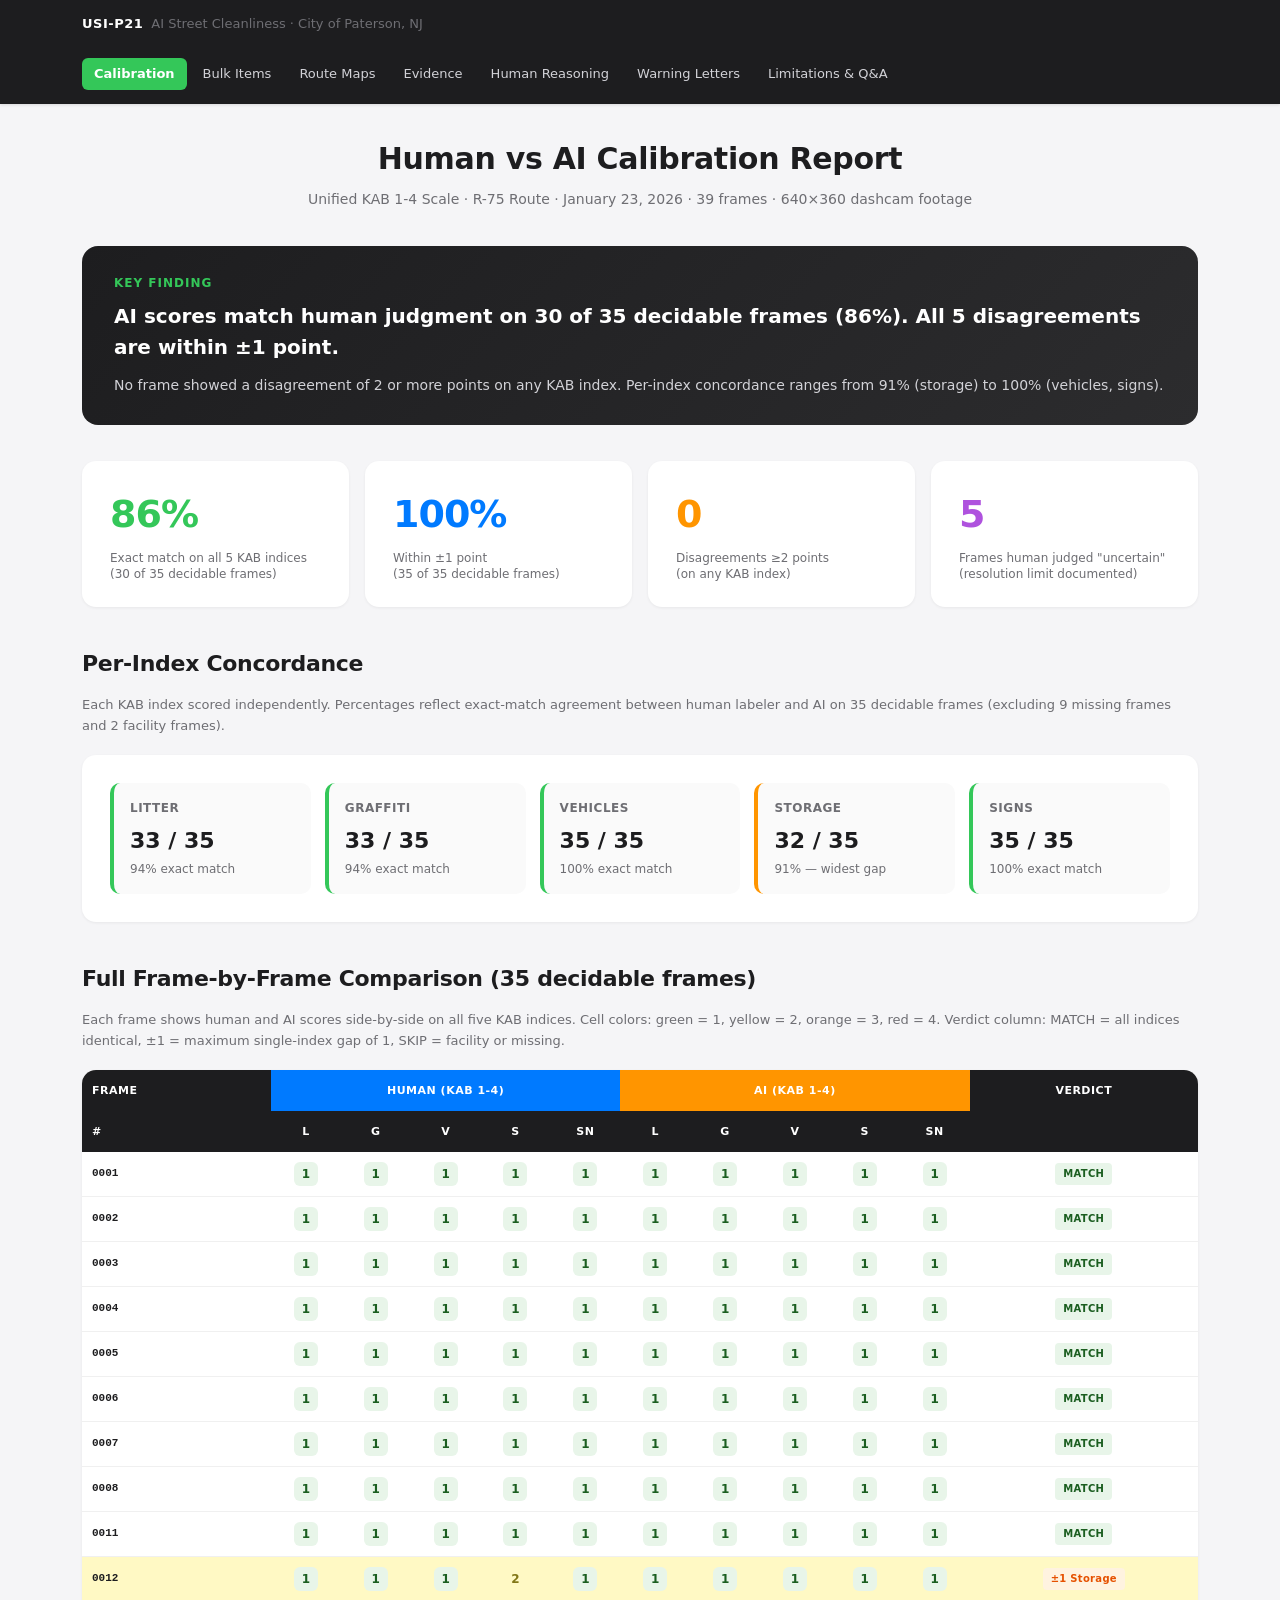
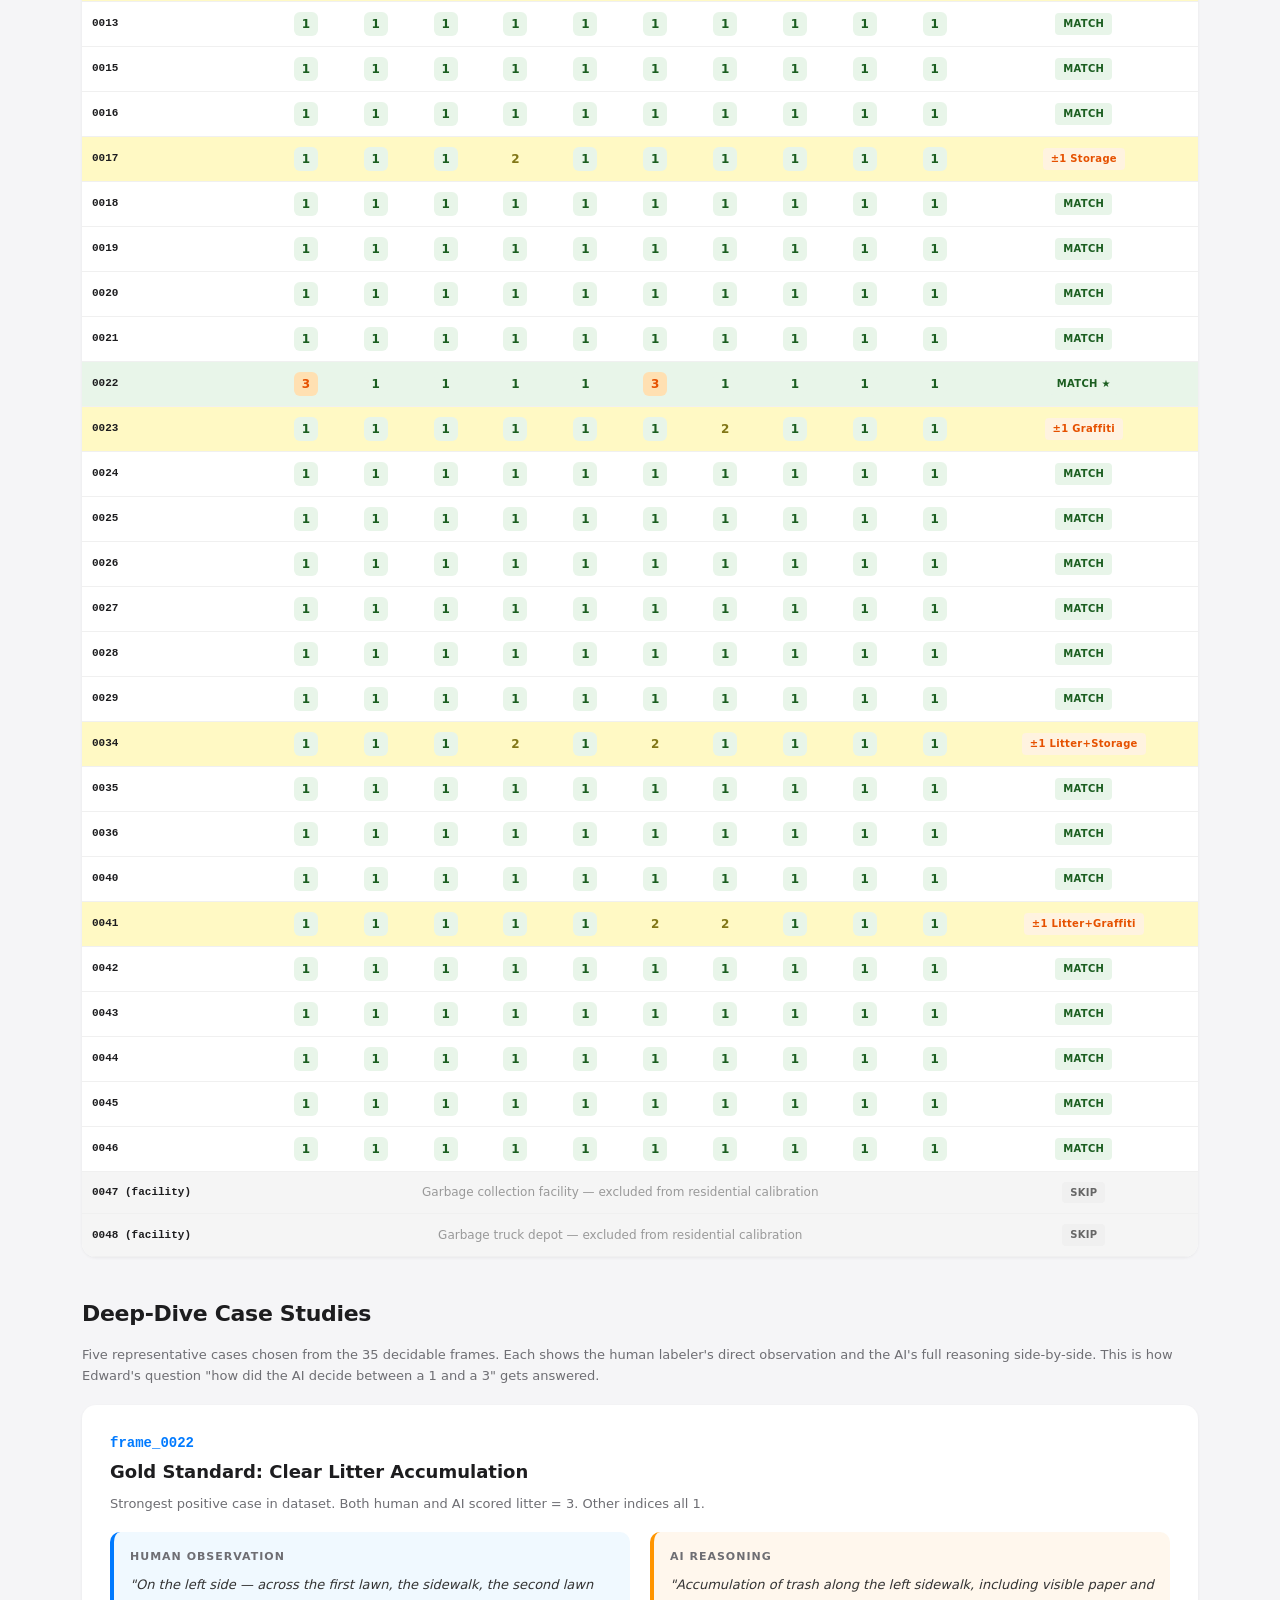
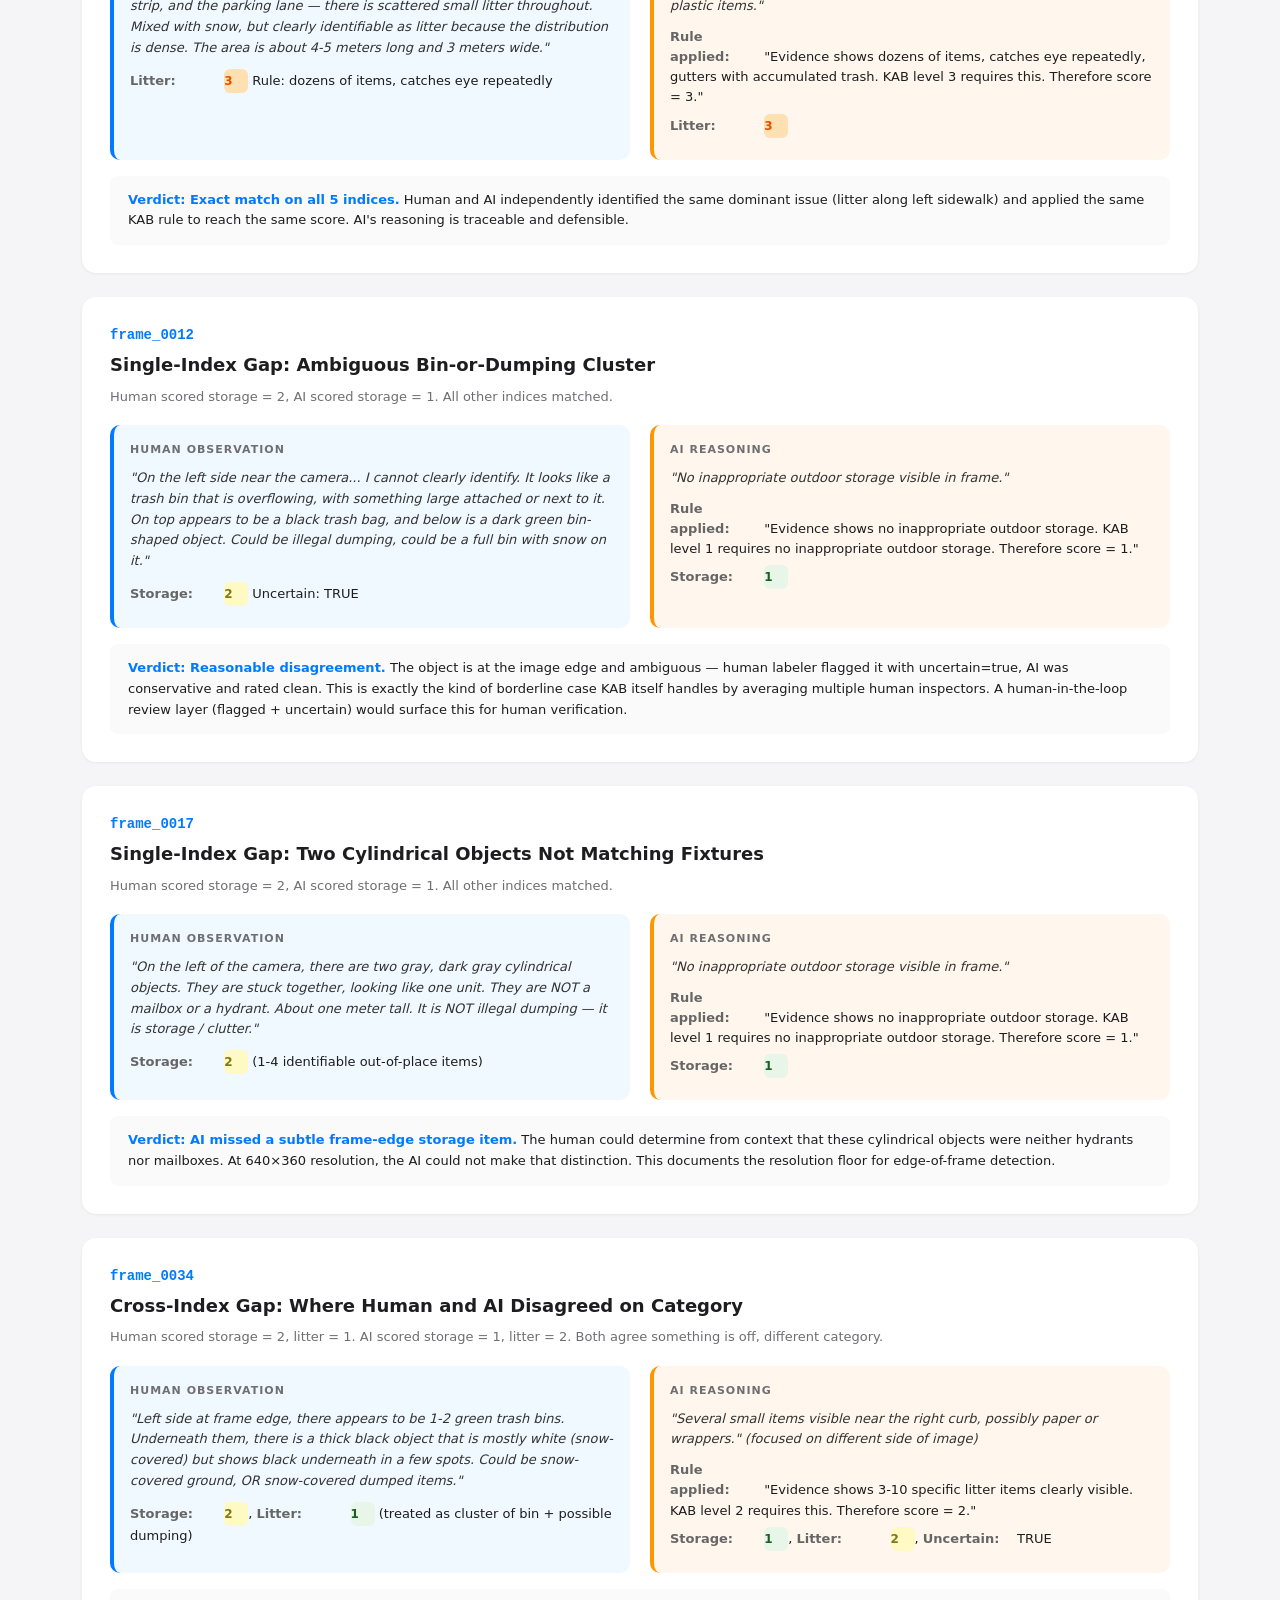
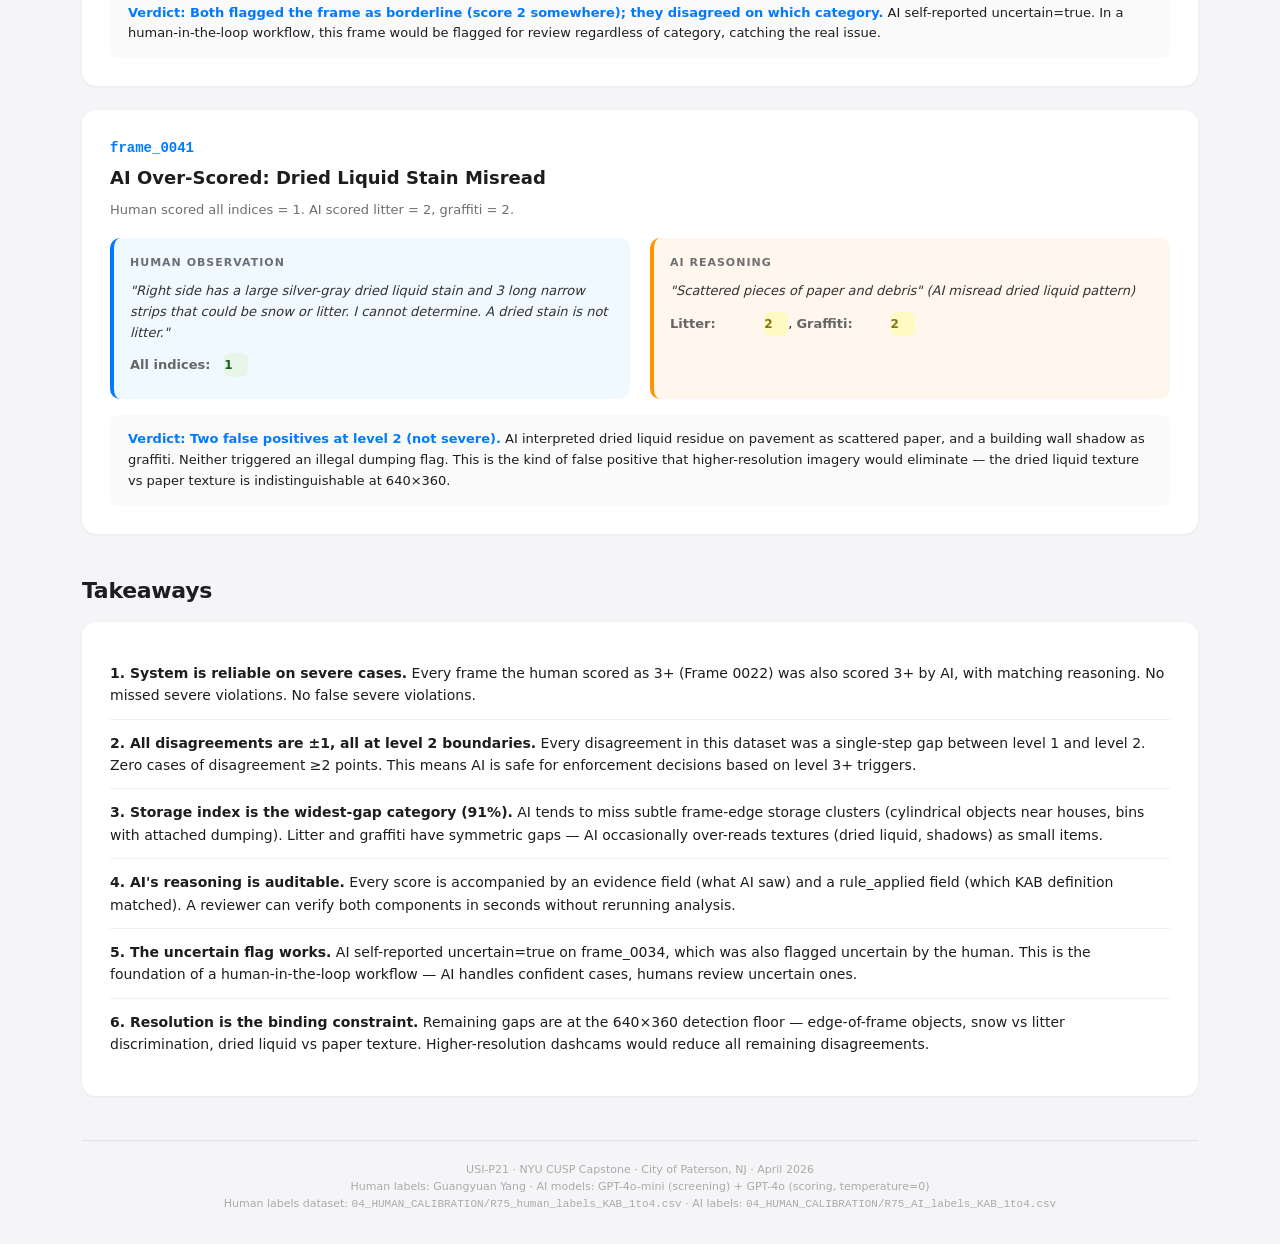
==== commit 03df294d: "v3: Expand site to cover all presentation-script deliverables Added a shared top nav bar and six new" ====
--- a/index.html
+++ b/index.html
@@ -8,9 +8,18 @@
   * { margin: 0; padding: 0; box-sizing: border-box; }
   body {
     font-family: -apple-system, "Segoe UI", system-ui, sans-serif;
-    background: #f5f5f7; color: #1d1d1f; padding: 32px; line-height: 1.55;
-  }
-  .container { max-width: 1180px; margin: 0 auto; }
+    background: #f5f5f7; color: #1d1d1f; padding: 0; line-height: 1.55;
+  }
+  .container { max-width: 1180px; margin: 0 auto; padding: 32px; }
+
+  .topnav { background: #1d1d1f; color: white; padding: 14px 0; position: sticky; top: 0; z-index: 100; box-shadow: 0 1px 3px rgba(0,0,0,0.12); }
+  .topnav-inner { max-width: 1180px; margin: 0 auto; padding: 0 32px; display: flex; align-items: center; justify-content: space-between; gap: 24px; flex-wrap: wrap; }
+  .topnav-brand { font-weight: 700; font-size: 13px; letter-spacing: 0.5px; color: white; text-transform: uppercase; }
+  .topnav-brand .sub { color: #6e6e73; font-weight: 500; margin-left: 8px; text-transform: none; letter-spacing: 0; }
+  .topnav-links { display: flex; gap: 4px; flex-wrap: wrap; }
+  .topnav-links a { color: #d2d2d7; text-decoration: none; font-size: 13px; padding: 6px 12px; border-radius: 6px; transition: background 0.15s, color 0.15s; }
+  .topnav-links a:hover { background: #2c2c2e; color: white; }
+  .topnav-links a.active { background: #34c759; color: white; font-weight: 600; }
 
   .header { text-align: center; margin-bottom: 36px; }
   .header h1 { font-size: 30px; font-weight: 700; margin-bottom: 6px; letter-spacing: -0.3px; }
@@ -130,6 +139,22 @@
 </style>
 </head>
 <body>
+
+<nav class="topnav">
+  <div class="topnav-inner">
+    <div class="topnav-brand">USI-P21<span class="sub">AI Street Cleanliness · City of Paterson, NJ</span></div>
+    <div class="topnav-links">
+      <a href="index.html" class="active">Calibration</a>
+      <a href="bulk_items.html">Bulk Items</a>
+      <a href="route_maps.html">Route Maps</a>
+      <a href="evidence.html">Evidence</a>
+      <a href="reasoning.html">Human Reasoning</a>
+      <a href="letters.html">Warning Letters</a>
+      <a href="qa.html">Limitations &amp; Q&amp;A</a>
+    </div>
+  </div>
+</nav>
+
 <div class="container">
 
 <div class="header">
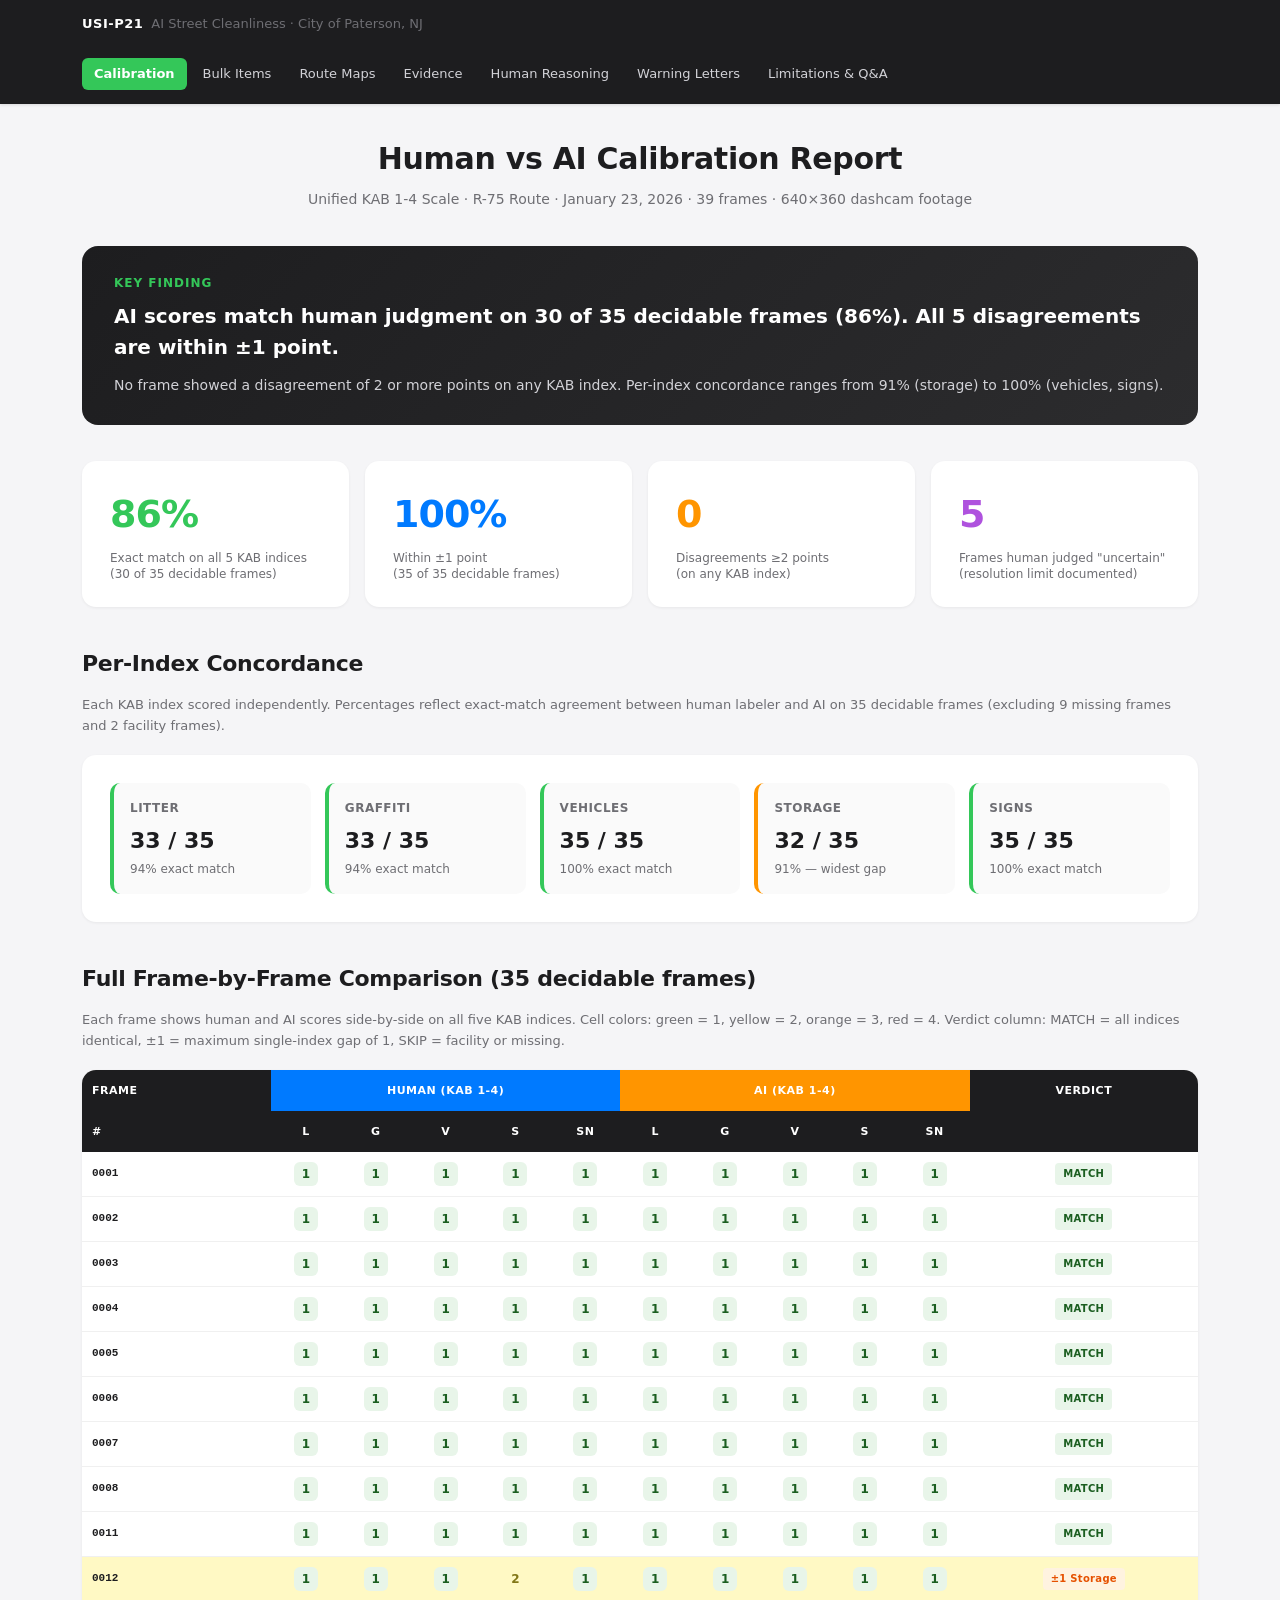
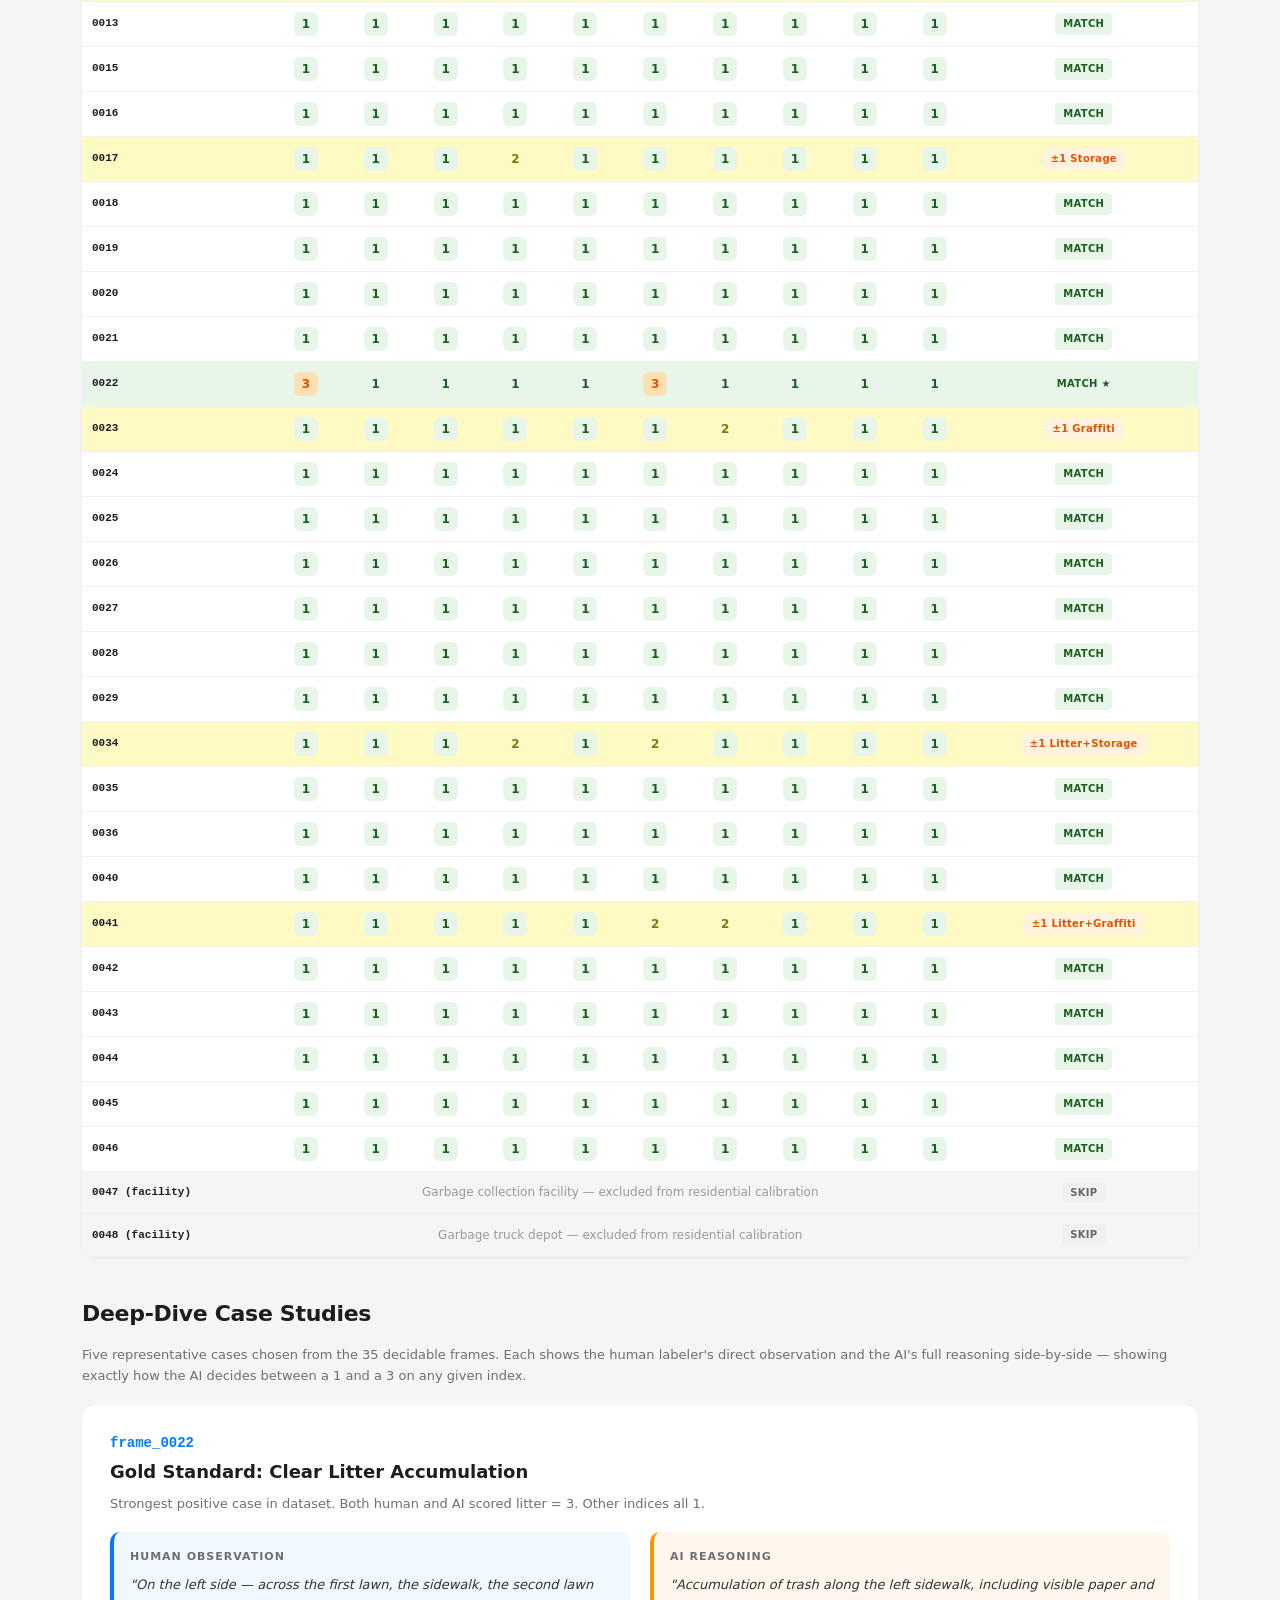
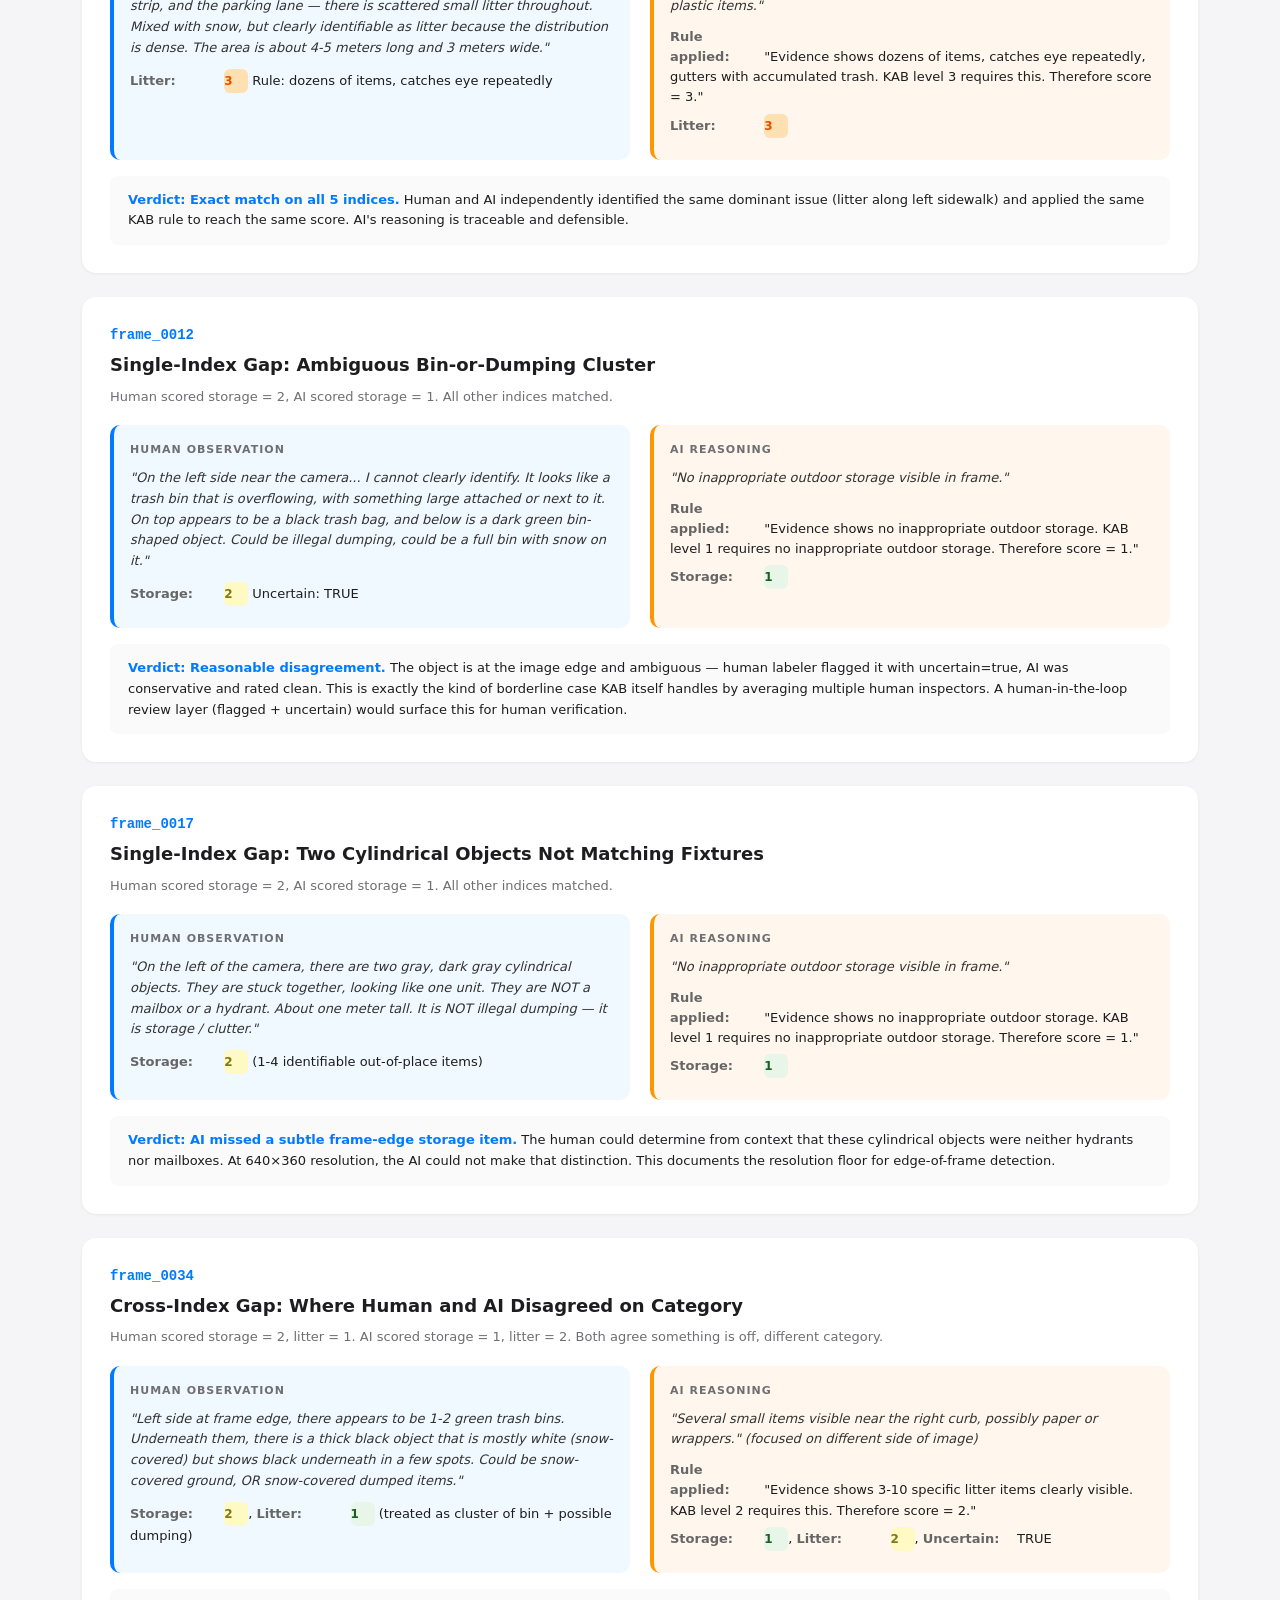
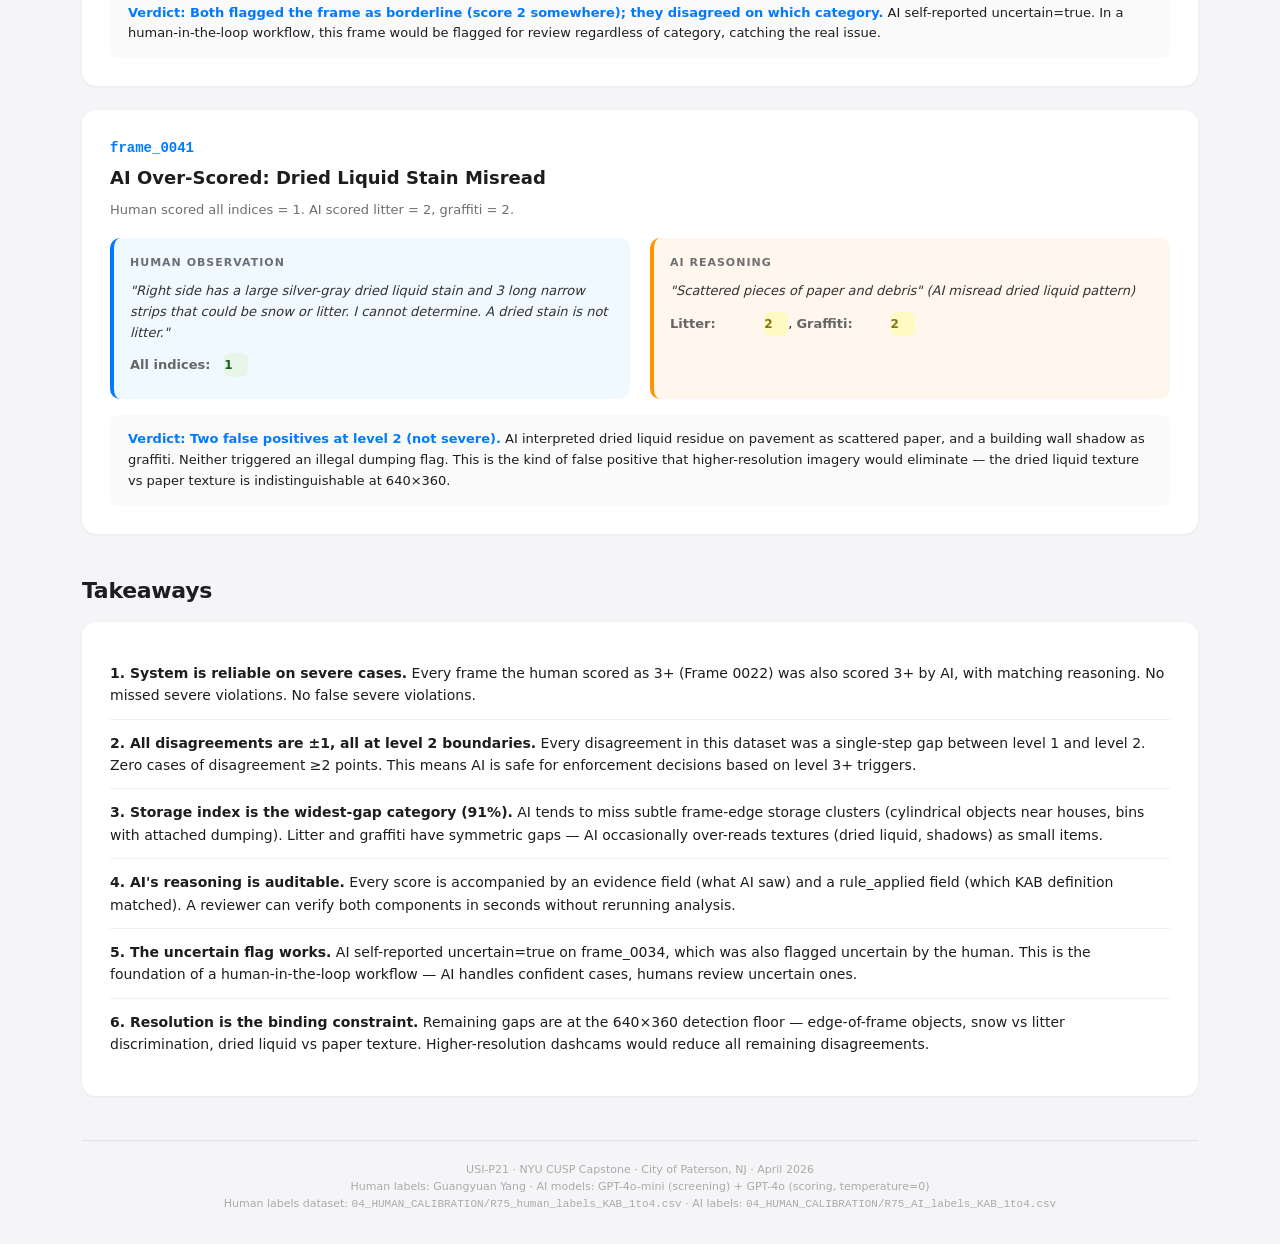
==== commit 7524730f: "Remove internal references and presenter-only notes for external audience Made-with: Cursor" ====
--- a/index.html
+++ b/index.html
@@ -261,7 +261,7 @@
 </table>
 
 <h2 class="section-title">Deep-Dive Case Studies</h2>
-<div class="section-note">Five representative cases chosen from the 35 decidable frames. Each shows the human labeler's direct observation and the AI's full reasoning side-by-side. This is how Edward's question "how did the AI decide between a 1 and a 3" gets answered.</div>
+<div class="section-note">Five representative cases chosen from the 35 decidable frames. Each shows the human labeler's direct observation and the AI's full reasoning side-by-side — showing exactly how the AI decides between a 1 and a 3 on any given index.</div>
 
 <div class="deep-dive">
   <div class="frame-id">frame_0022</div>
